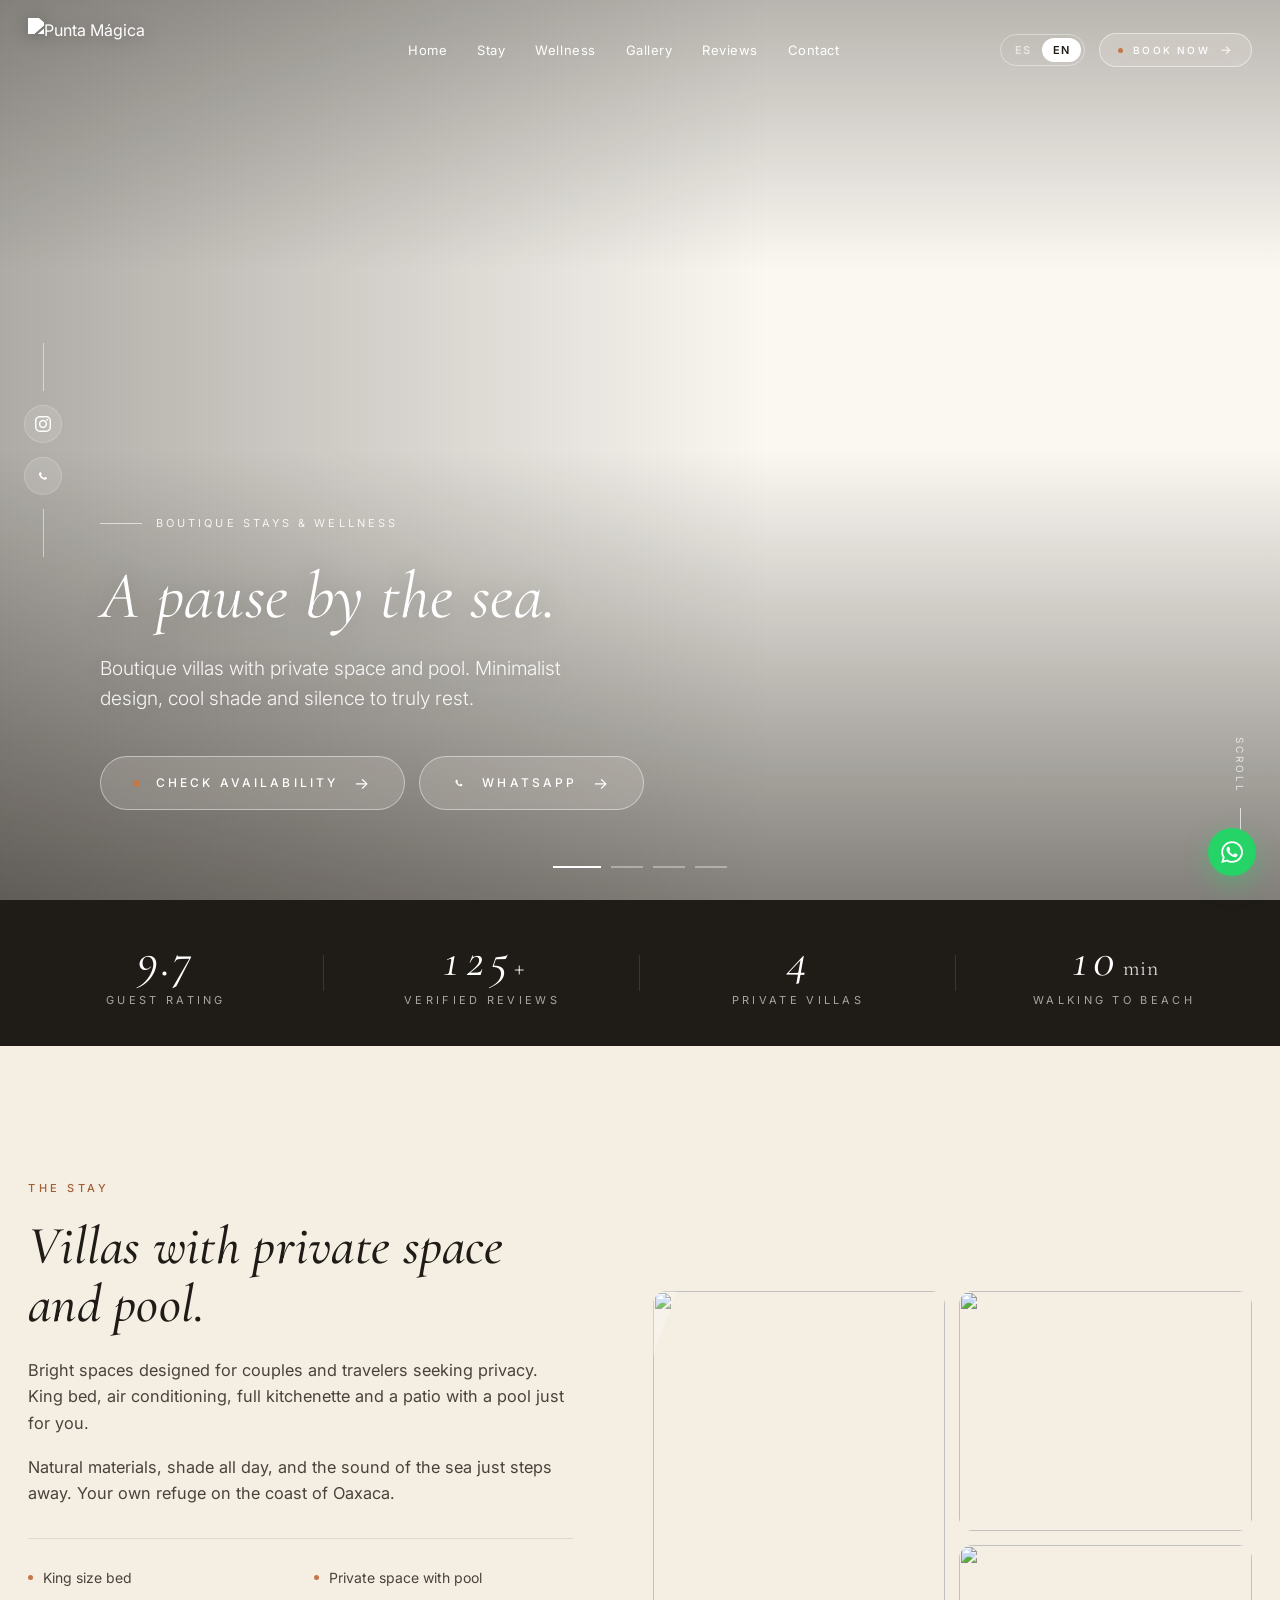
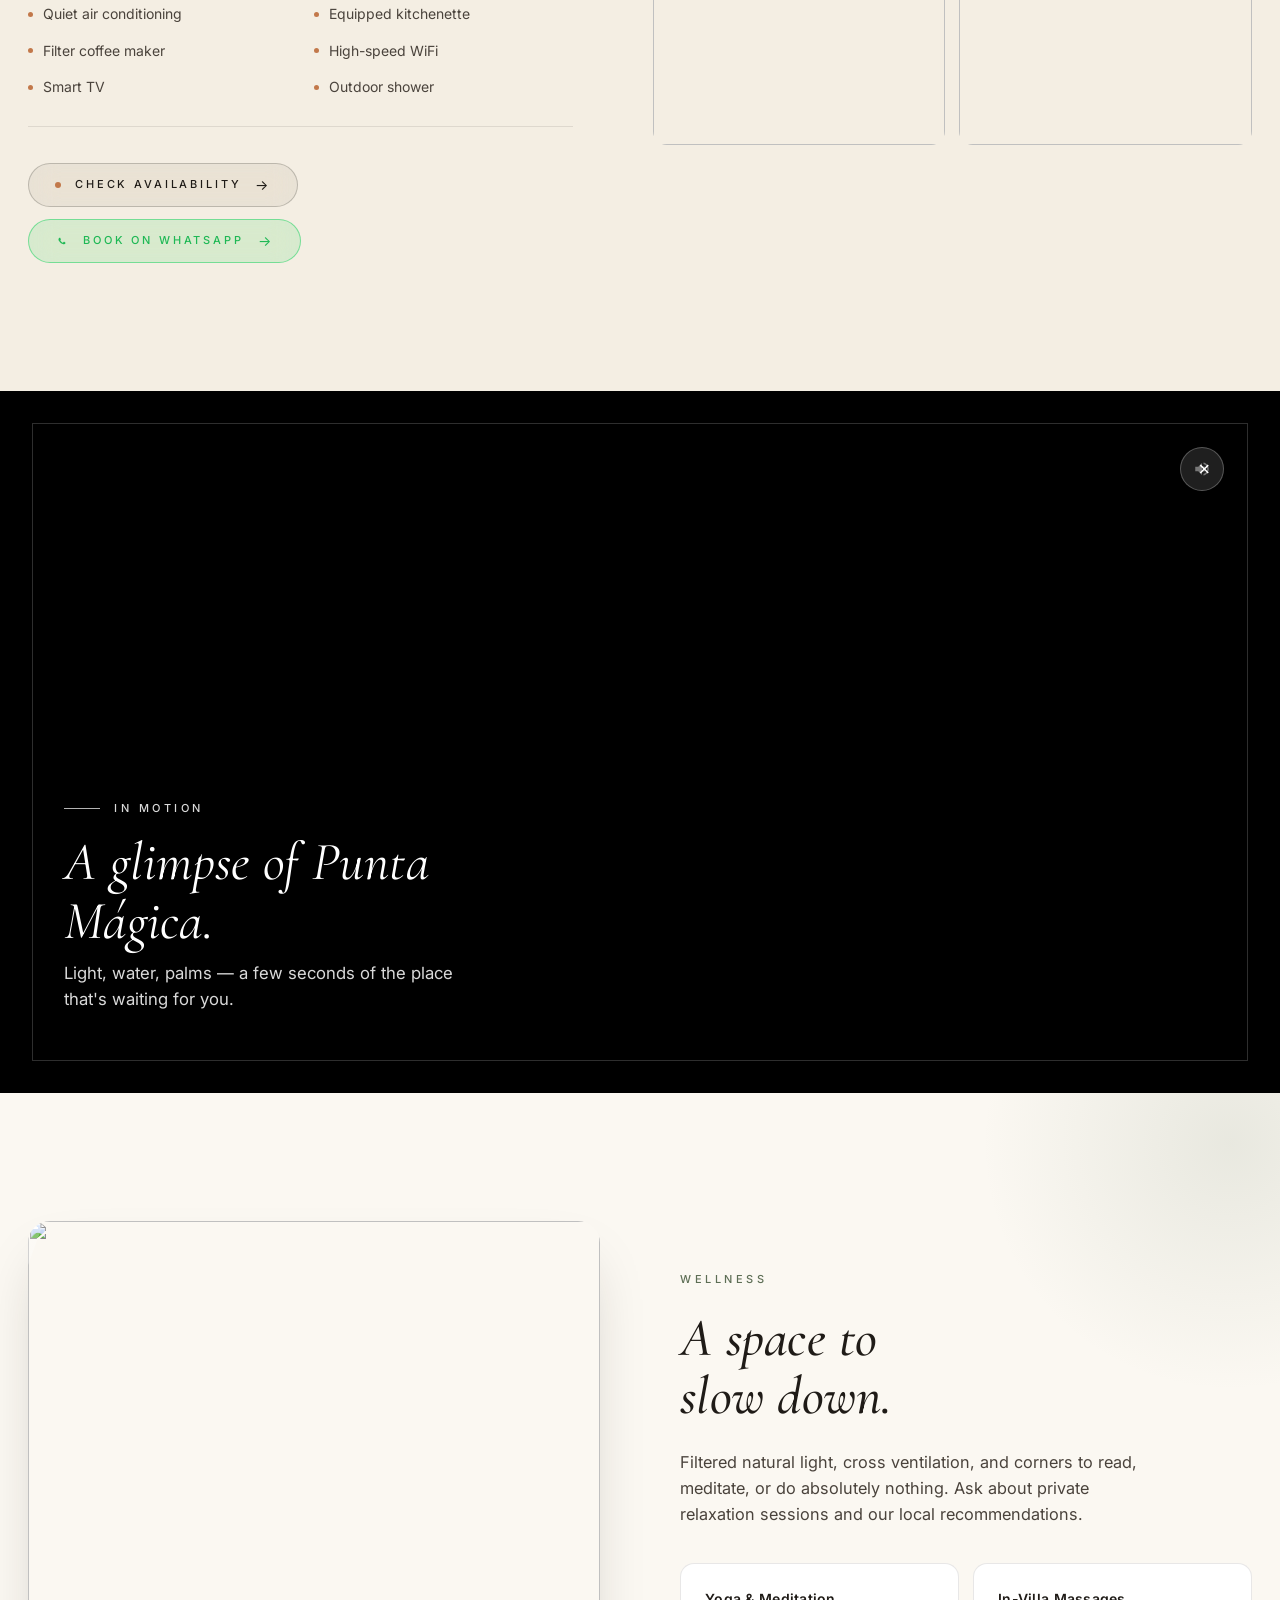
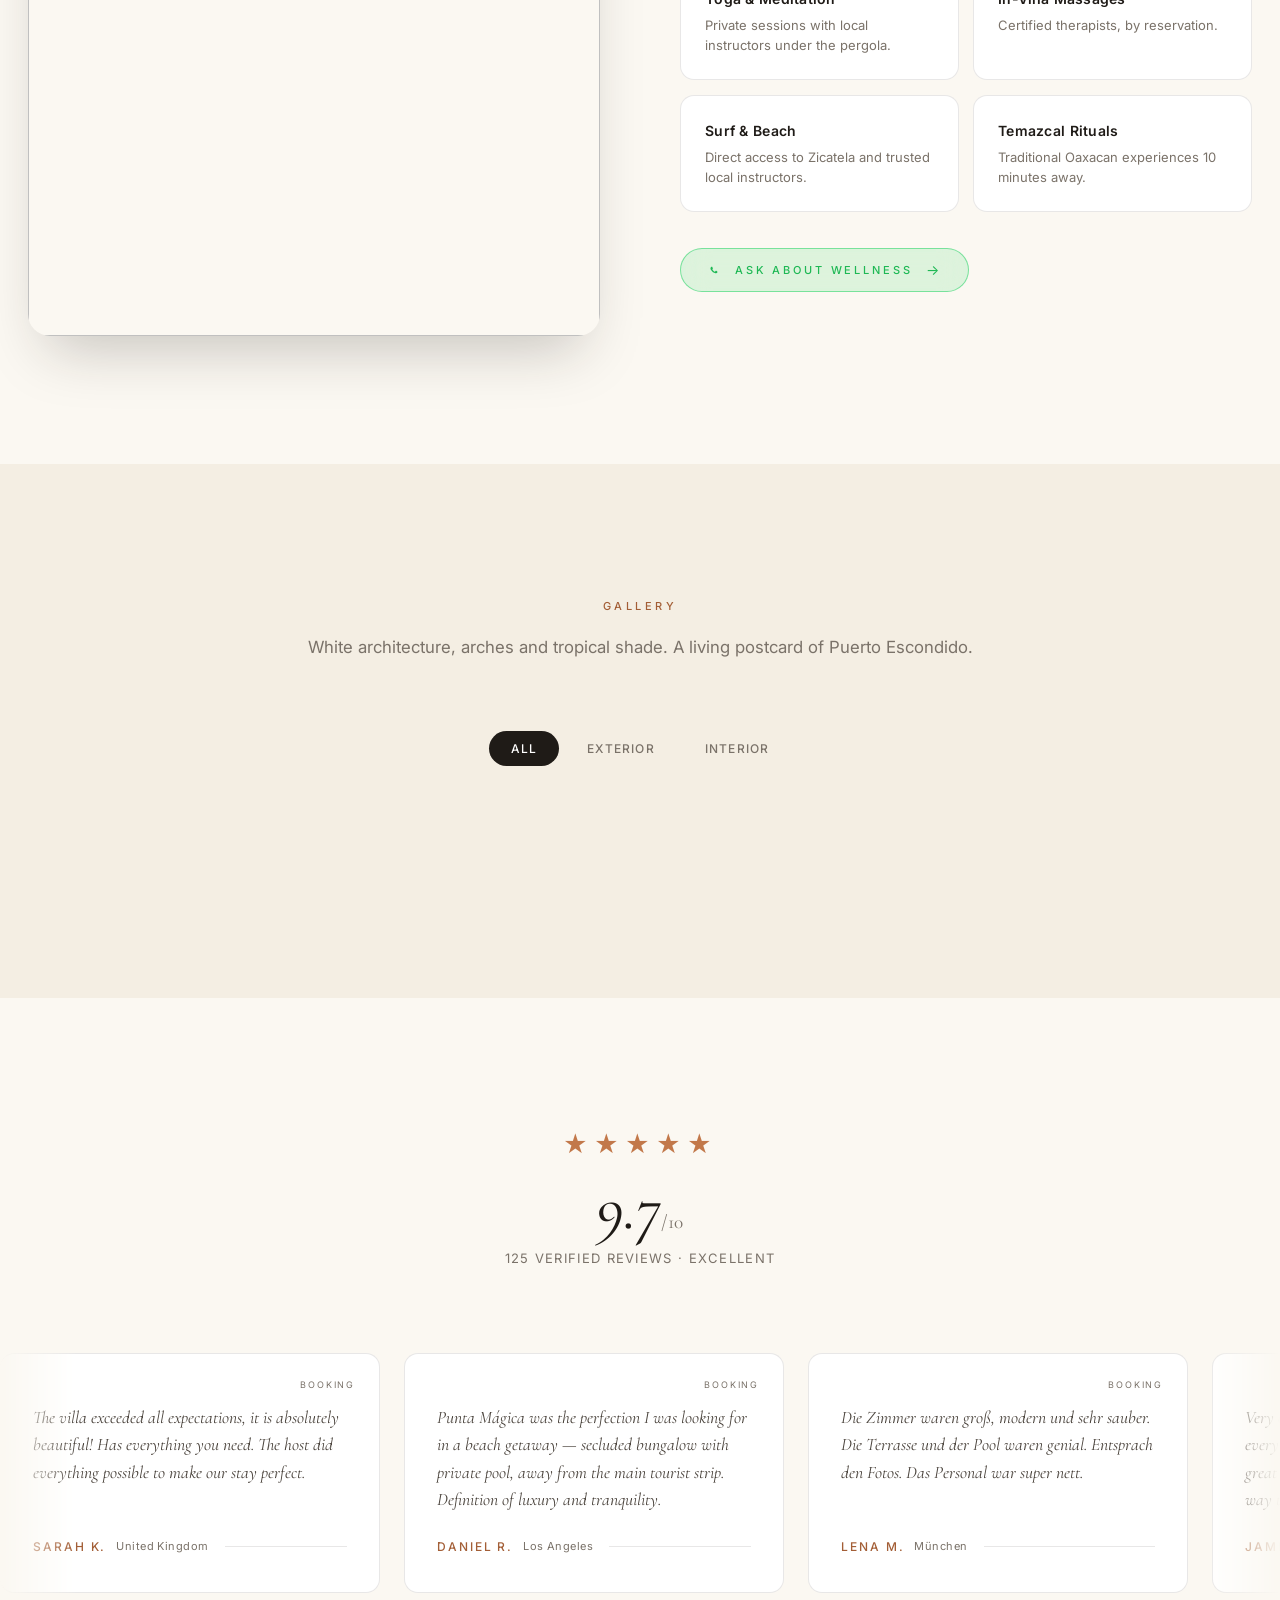
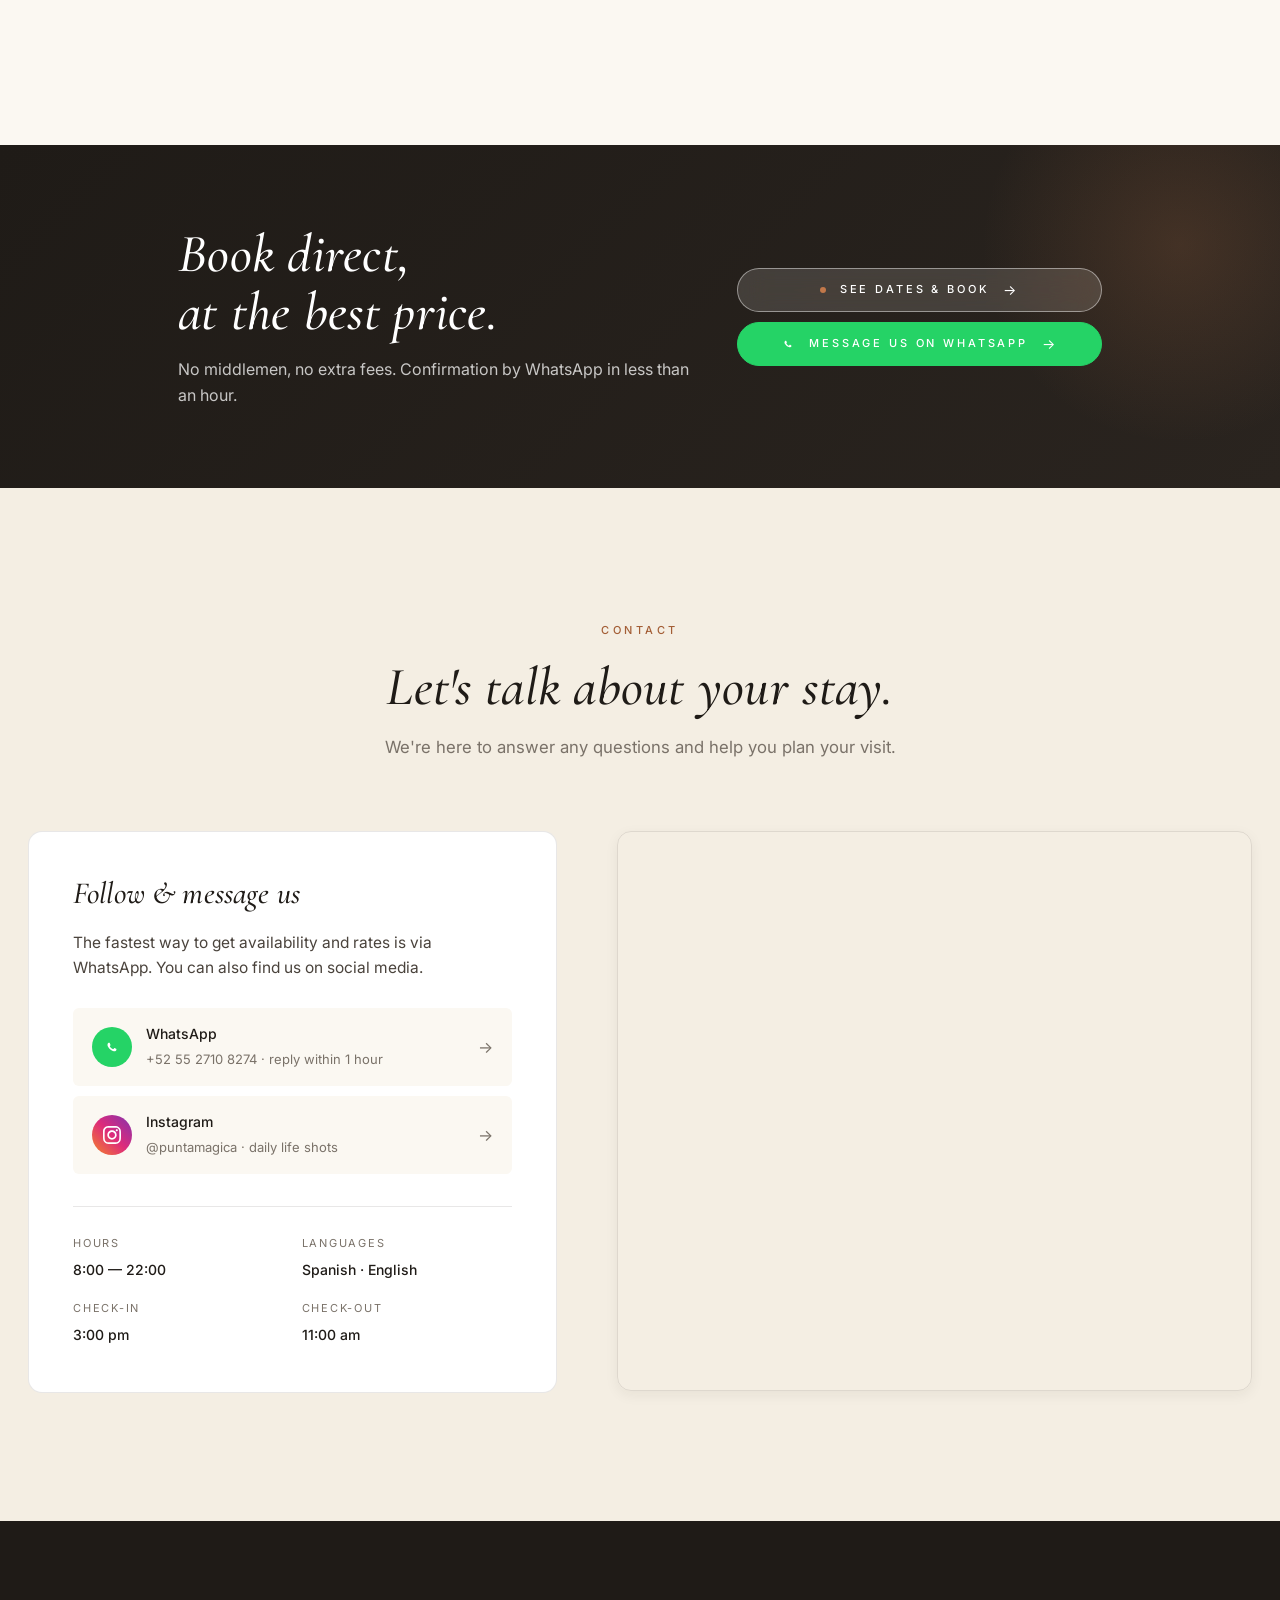
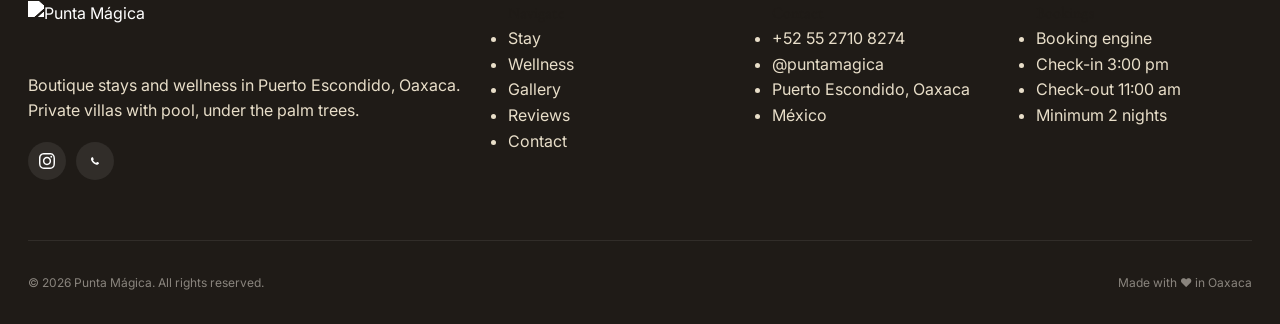
==== index.html @ d19f33c8 "Initial commit: Punta Mágica static site Static landing page (HTML/CSS/JS) with bilingual ES/EN togg" ====
<!DOCTYPE html>
<html lang="es">
<head>
<meta charset="UTF-8" />
<meta name="viewport" content="width=device-width, initial-scale=1.0" />
<title>Punta Mágica · Alojamiento y bienestar en Puerto Escondido, Oaxaca</title>
<meta name="description" content="Villas boutique con espacio privado y alberca en Puerto Escondido. Diseño minimalista, sombra y palmeras. Reserva directo." />
<meta name="theme-color" content="#FBF8F2" media="(prefers-color-scheme: light)" />
<meta name="theme-color" content="#1F1B17" media="(prefers-color-scheme: dark)" />
<meta name="robots" content="index, follow" />

<link rel="canonical" href="https://puntamagica.com/" />

<meta property="og:type" content="website" />
<meta property="og:url" content="https://puntamagica.com/" />
<meta property="og:title" content="Punta Mágica · Puerto Escondido, Oaxaca" />
<meta property="og:description" content="Villas con espacio privado y alberca, junto a las palmeras." />
<meta property="og:image" content="https://api.kuse.ai/files/kzNbqBQdJS8JcYC8dfxvfm/78ae42e6-4068-4d36-9dc6-09d8edaed483_2473562.jpg" />
<meta property="og:image:width" content="1200" />
<meta property="og:image:height" content="630" />
<meta property="og:site_name" content="Punta Mágica" />
<meta property="og:locale" content="es_MX" />
<meta property="og:locale:alternate" content="en_US" />

<meta name="twitter:card" content="summary_large_image" />
<meta name="twitter:title" content="Punta Mágica · Puerto Escondido, Oaxaca" />
<meta name="twitter:description" content="Villas con espacio privado y alberca, junto a las palmeras." />
<meta name="twitter:image" content="https://api.kuse.ai/files/kzNbqBQdJS8JcYC8dfxvfm/78ae42e6-4068-4d36-9dc6-09d8edaed483_2473562.jpg" />

<link rel="icon" type="image/jpeg" href="https://api.kuse.ai/files/kzNbqBQdJS8JcYC8dfxvfm/5015a023-9603-4d2b-8b38-cb9d5493c6d0_2473546.jpg" />

<link rel="preconnect" href="https://fonts.googleapis.com" />
<link rel="preconnect" href="https://fonts.gstatic.com" crossorigin />
<link href="https://fonts.googleapis.com/css2?family=Cormorant+Garamond:ital,wght@0,400;0,500;0,600;1,400&family=Inter:wght@300;400;500;600&display=swap" rel="stylesheet" />

<link rel="preload" as="image" href="https://api.kuse.ai/files/kzNbqBQdJS8JcYC8dfxvfm/2892f158-1c71-48b0-8989-b03001e43132_2473559.jpg" />

<link rel="stylesheet" href="styles.css" />

<script type="application/ld+json">
{
  "@context": "https://schema.org",
  "@type": "LodgingBusiness",
  "name": "Punta Mágica",
  "description": "Boutique villas with private space and pool in Puerto Escondido, Oaxaca.",
  "url": "https://puntamagica.com/",
  "image": "https://api.kuse.ai/files/kzNbqBQdJS8JcYC8dfxvfm/78ae42e6-4068-4d36-9dc6-09d8edaed483_2473562.jpg",
  "telephone": "+525527108274",
  "priceRange": "$$$",
  "address": {
    "@type": "PostalAddress",
    "addressLocality": "Puerto Escondido",
    "addressRegion": "Oaxaca",
    "addressCountry": "MX"
  },
  "geo": {
    "@type": "GeoCoordinates",
    "latitude": 15.8310761,
    "longitude": -97.0385205
  },
  "checkinTime": "15:00",
  "checkoutTime": "11:00",
  "amenityFeature": [
    { "@type": "LocationFeatureSpecification", "name": "Private pool", "value": true },
    { "@type": "LocationFeatureSpecification", "name": "Air conditioning", "value": true },
    { "@type": "LocationFeatureSpecification", "name": "Kitchenette", "value": true },
    { "@type": "LocationFeatureSpecification", "name": "WiFi", "value": true },
    { "@type": "LocationFeatureSpecification", "name": "Smart TV", "value": true },
    { "@type": "LocationFeatureSpecification", "name": "Outdoor shower", "value": true }
  ],
  "aggregateRating": {
    "@type": "AggregateRating",
    "ratingValue": "9.7",
    "bestRating": "10",
    "reviewCount": "125"
  },
  "sameAs": [
    "https://instagram.com/puntamagica"
  ]
}
</script>
</head>
<body>

<!-- ============== Navigation ============== -->
<header class="nav" id="nav">
  <div class="nav-inner">
    <a href="#inicio" class="brand" aria-label="Punta Mágica">
      <img src="https://api.kuse.ai/files/kzNbqBQdJS8JcYC8dfxvfm/1925864b-b49b-45ce-84da-31ba2e0bc61b_2475702.png" alt="Punta Mágica" width="220" height="64" />
    </a>
    <nav class="nav-links" id="navLinks" aria-label="Primary">
      <a href="#inicio" data-en="Home" data-es="Inicio">Inicio</a>
      <a href="#alojamiento" data-en="Stay" data-es="Alojamiento">Alojamiento</a>
      <a href="#bienestar" data-en="Wellness" data-es="Bienestar">Bienestar</a>
      <a href="#galeria" data-en="Gallery" data-es="Galería">Galería</a>
      <a href="#resenas" data-en="Reviews" data-es="Reseñas">Reseñas</a>
      <a href="#contacto" data-en="Contact" data-es="Contacto">Contacto</a>
    </nav>
    <div class="nav-actions">
      <div class="lang-toggle" role="group" aria-label="Language">
        <button type="button" data-lang="es" class="active" aria-pressed="true">ES</button>
        <button type="button" data-lang="en" aria-pressed="false">EN</button>
      </div>
      <a href="https://direct-book.com/properties/puntamagica/about?locale=en&amp;referrer=canvas&amp;items[0][adults]=2&amp;items[0][children]=0&amp;items[0][infants]=0&amp;currency=MXN" target="_blank" rel="noopener" class="cta cta--sm">
        <span class="cta__dot" aria-hidden="true"></span>
        <span data-en="Book Now" data-es="Reservar">Reservar</span>
        <span class="cta__arrow" aria-hidden="true">→</span>
      </a>
    </div>
    <button type="button" class="menu-toggle" id="menuToggle" aria-label="Menu" aria-controls="navLinks" aria-expanded="false">
      <svg width="22" height="22" viewBox="0 0 24 24" fill="none" stroke="currentColor" stroke-width="1.6" aria-hidden="true"><path d="M3 6h18M3 12h18M3 18h18"/></svg>
    </button>
  </div>
</header>

<!-- ============== Social rail ============== -->
<aside class="social-rail" aria-label="Social">
  <a href="https://instagram.com/puntamagica" target="_blank" rel="noopener" class="ig" aria-label="Instagram">
    <svg viewBox="0 0 24 24" aria-hidden="true"><path d="M12 2.2c3.2 0 3.6 0 4.8.1 1.2 0 1.8.2 2.2.4.6.2 1 .5 1.4.9.4.4.7.9.9 1.4.2.4.4 1 .4 2.2.1 1.2.1 1.6.1 4.8s0 3.6-.1 4.8c0 1.2-.2 1.8-.4 2.2-.2.6-.5 1-.9 1.4-.4.4-.9.7-1.4.9-.4.2-1 .4-2.2.4-1.2.1-1.6.1-4.8.1s-3.6 0-4.8-.1c-1.2 0-1.8-.2-2.2-.4-.6-.2-1-.5-1.4-.9-.4-.4-.7-.9-.9-1.4-.2-.4-.4-1-.4-2.2-.1-1.2-.1-1.6-.1-4.8s0-3.6.1-4.8c0-1.2.2-1.8.4-2.2.2-.6.5-1 .9-1.4.4-.4.9-.7 1.4-.9.4-.2 1-.4 2.2-.4C8.4 2.2 8.8 2.2 12 2.2zM12 0C8.7 0 8.3 0 7.1.1c-1.3.1-2.2.3-3 .6-.8.3-1.5.8-2.2 1.5C1.3 2.9.8 3.6.5 4.4c-.3.8-.5 1.7-.6 3C-.1 8.6 0 8.9 0 12s0 3.4.1 4.6c.1 1.3.3 2.2.6 3 .3.8.8 1.5 1.5 2.2.7.7 1.4 1.2 2.2 1.5.8.3 1.7.5 3 .6 1.2.1 1.6.1 4.6.1s3.4 0 4.6-.1c1.3-.1 2.2-.3 3-.6.8-.3 1.5-.8 2.2-1.5.7-.7 1.2-1.4 1.5-2.2.3-.8.5-1.7.6-3 .1-1.2.1-1.6.1-4.6s0-3.4-.1-4.6c-.1-1.3-.3-2.2-.6-3-.3-.8-.8-1.5-1.5-2.2C21.1 1.3 20.4.8 19.6.5c-.8-.3-1.7-.5-3-.6C15.4 0 15.1 0 12 0zm0 5.8c-3.4 0-6.2 2.8-6.2 6.2s2.8 6.2 6.2 6.2 6.2-2.8 6.2-6.2S15.4 5.8 12 5.8zm0 10.2c-2.2 0-4-1.8-4-4s1.8-4 4-4 4 1.8 4 4-1.8 4-4 4zm7.8-10.4c0 .8-.6 1.4-1.4 1.4-.8 0-1.4-.6-1.4-1.4 0-.8.6-1.4 1.4-1.4.8 0 1.4.6 1.4 1.4z"/></svg>
  </a>
  <a href="https://wa.me/525527108274" target="_blank" rel="noopener" class="wa" aria-label="WhatsApp" data-wa="dates">
    <svg viewBox="0 0 24 24" aria-hidden="true"><path d="M17.5 14.4c-.3-.1-1.7-.9-2-1-.3-.1-.5-.1-.7.1-.2.3-.7 1-.9 1.2-.2.2-.3.2-.6.1-.3-.1-1.3-.5-2.4-1.5-.9-.8-1.5-1.8-1.7-2.1-.2-.3 0-.5.1-.6l.4-.5c.1-.2.2-.3.3-.5.1-.2 0-.4 0-.5-.1-.1-.7-1.6-.9-2.2-.2-.6-.5-.5-.7-.5h-.6c-.2 0-.5.1-.8.4-.3.3-1 1-1 2.5 0 1.5 1.1 2.9 1.2 3.1.1.2 2.1 3.2 5.1 4.5 2.4 1 2.9.8 3.4.8.5-.1 1.7-.7 2-1.4.3-.7.3-1.3.2-1.4z"/></svg>
  </a>
</aside>

<!-- ============== Hero ============== -->
<section class="hero" id="inicio">
  <div class="hero-bg">
    <div class="hero-slide active"><img src="https://api.kuse.ai/files/kzNbqBQdJS8JcYC8dfxvfm/2892f158-1c71-48b0-8989-b03001e43132_2473559.jpg" alt="" fetchpriority="high" /></div>
    <div class="hero-slide"><img src="https://api.kuse.ai/files/kzNbqBQdJS8JcYC8dfxvfm/3c54382e-0754-474d-8d97-1fc3f97abe3f_2473558.jpg" alt="" loading="lazy" /></div>
    <div class="hero-slide"><img src="https://api.kuse.ai/files/kzNbqBQdJS8JcYC8dfxvfm/b65b522a-7f1a-470e-8bef-0befdd2e1559_2473549.jpg" alt="" loading="lazy" /></div>
    <div class="hero-slide"><img src="https://api.kuse.ai/files/kzNbqBQdJS8JcYC8dfxvfm/e42f86af-4e49-4af9-9e19-c95d841f2c2d_2473557.jpg" alt="" loading="lazy" /></div>
  </div>
  <div class="hero-overlay" aria-hidden="true"></div>
  <div class="hero-spotlight" aria-hidden="true"></div>

  <div class="hero-content">
    <div class="hero-eyebrow" data-en="Boutique stays &amp; wellness" data-es="Casa boutique &amp; bienestar">Casa boutique &amp; bienestar</div>
    <h1>
      <span data-en-html="A <em>pause</em> by the sea." data-es-html="Un <em>paréntesis</em> junto al mar.">Un <em>paréntesis</em> junto al mar.</span>
    </h1>
    <p class="tagline" data-en="Boutique villas with private space and pool. Minimalist design, cool shade and silence to truly rest." data-es="Villas boutique con espacio privado y alberca. Diseño minimalista, sombra fresca y silencio para descansar de verdad.">Villas boutique con espacio privado y alberca. Diseño minimalista, sombra fresca y silencio para descansar de verdad.</p>
    <div class="hero-actions">
      <a href="https://direct-book.com/properties/puntamagica/about?locale=en&amp;referrer=canvas&amp;items[0][adults]=2&amp;items[0][children]=0&amp;items[0][infants]=0&amp;currency=MXN" target="_blank" rel="noopener" class="cta cta--light cta--lg">
        <span class="cta__dot" aria-hidden="true"></span>
        <span data-en="Check Availability" data-es="Ver Disponibilidad">Ver Disponibilidad</span>
        <span class="cta__arrow" aria-hidden="true">→</span>
      </a>
      <a href="https://wa.me/525527108274" target="_blank" rel="noopener" class="cta cta--light cta--lg" data-wa="dates">
        <span class="cta__icon" aria-hidden="true"><svg viewBox="0 0 24 24"><path d="M17.5 14.4c-.3-.1-1.7-.9-2-1-.3-.1-.5-.1-.7.1-.2.3-.7 1-.9 1.2-.2.2-.3.2-.6.1-.3-.1-1.3-.5-2.4-1.5-.9-.8-1.5-1.8-1.7-2.1-.2-.3 0-.5.1-.6l.4-.5c.1-.2.2-.3.3-.5.1-.2 0-.4 0-.5-.1-.1-.7-1.6-.9-2.2-.2-.6-.5-.5-.7-.5h-.6c-.2 0-.5.1-.8.4-.3.3-1 1-1 2.5 0 1.5 1.1 2.9 1.2 3.1.1.2 2.1 3.2 5.1 4.5 2.4 1 2.9.8 3.4.8.5-.1 1.7-.7 2-1.4.3-.7.3-1.3.2-1.4z"/></svg></span>
        <span>WhatsApp</span>
        <span class="cta__arrow" aria-hidden="true">→</span>
      </a>
    </div>
  </div>

  <div class="hero-dots" role="tablist" aria-label="Hero slides">
    <button type="button" class="active" data-i="0" aria-label="Slide 1" aria-current="true"></button>
    <button type="button" data-i="1" aria-label="Slide 2"></button>
    <button type="button" data-i="2" aria-label="Slide 3"></button>
    <button type="button" data-i="3" aria-label="Slide 4"></button>
  </div>
  <div class="hero-scroll" aria-hidden="true">SCROLL</div>
</section>

<!-- ============== Stats ribbon ============== -->
<section class="ribbon" style="padding:36px 0" aria-label="At a glance">
  <div class="container">
    <div class="ribbon-grid">
      <div class="ribbon-item">
        <div class="num" data-count="9.7" data-decimals="1"><span class="cnt">0.0</span></div>
        <div class="lbl" data-en="Guest Rating" data-es="Calificación Huéspedes">Calificación Huéspedes</div>
      </div>
      <div class="ribbon-item">
        <div class="num" data-count="125"><span class="cnt">0</span><span class="suffix">+</span></div>
        <div class="lbl" data-en="Verified Reviews" data-es="Reseñas Verificadas">Reseñas Verificadas</div>
      </div>
      <div class="ribbon-item">
        <div class="num" data-count="4"><span class="cnt">0</span></div>
        <div class="lbl" data-en="Private Villas" data-es="Villas Privadas">Villas Privadas</div>
      </div>
      <div class="ribbon-item">
        <div class="num" data-count="10"><span class="cnt">0</span><span class="unit">min</span></div>
        <div class="lbl" data-en="Walking to Beach" data-es="A pie a la Playa">A pie a la Playa</div>
      </div>
    </div>
  </div>
</section>

<!-- ============== Stay ============== -->
<section class="stay" id="alojamiento">
  <div class="container">
    <div class="stay-grid">
      <div class="stay-text reveal">
        <span class="eyebrow" data-en="The Stay" data-es="El Alojamiento">El Alojamiento</span>
        <h2>
          <span data-en-html="Villas with <em>private space</em><br/>and pool." data-es-html="Villas con <em>espacio privado</em><br/>y alberca.">Villas con <em>espacio privado</em><br/>y alberca.</span>
        </h2>
        <p data-en="Bright spaces designed for couples and travelers seeking privacy. King bed, air conditioning, full kitchenette and a patio with a pool just for you." data-es="Espacios luminosos pensados para parejas y viajeros que buscan privacidad. Cama king, aire acondicionado, kitchenette equipada y un patio con alberca solo para ti.">Espacios luminosos pensados para parejas y viajeros que buscan privacidad. Cama king, aire acondicionado, kitchenette equipada y un patio con alberca solo para ti.</p>
        <p data-en="Natural materials, shade all day, and the sound of the sea just steps away. Your own refuge on the coast of Oaxaca." data-es="Materiales naturales, sombra todo el día y el sonido del mar a unos pasos. Tu propio refugio en la costa de Oaxaca.">Materiales naturales, sombra todo el día y el sonido del mar a unos pasos. Tu propio refugio en la costa de Oaxaca.</p>

        <ul class="stay-amenities">
          <li data-en="King size bed" data-es="Cama king size">Cama king size</li>
          <li data-en="Private space with pool" data-es="Espacio privado con alberca">Espacio privado con alberca</li>
          <li data-en="Quiet air conditioning" data-es="Aire acondicionado silencioso">Aire acondicionado silencioso</li>
          <li data-en="Equipped kitchenette" data-es="Kitchenette equipada">Kitchenette equipada</li>
          <li data-en="Filter coffee maker" data-es="Cafetera de filtro">Cafetera de filtro</li>
          <li data-en="High-speed WiFi" data-es="WiFi de alta velocidad">WiFi de alta velocidad</li>
          <li data-en="Smart TV" data-es="Smart TV">Smart TV</li>
          <li data-en="Outdoor shower" data-es="Ducha exterior">Ducha exterior</li>
        </ul>

        <div class="stay-actions">
          <a href="https://direct-book.com/properties/puntamagica/about?locale=en&amp;referrer=canvas&amp;items[0][adults]=2&amp;items[0][children]=0&amp;items[0][infants]=0&amp;currency=MXN" target="_blank" rel="noopener" class="cta">
            <span class="cta__dot" aria-hidden="true"></span>
            <span data-en="Check Availability" data-es="Ver Disponibilidad">Ver Disponibilidad</span>
            <span class="cta__arrow" aria-hidden="true">→</span>
          </a>
          <a href="https://wa.me/525527108274" target="_blank" rel="noopener" class="cta cta--whats" data-wa="book">
            <span class="cta__icon" aria-hidden="true"><svg viewBox="0 0 24 24"><path d="M17.5 14.4c-.3-.1-1.7-.9-2-1-.3-.1-.5-.1-.7.1-.2.3-.7 1-.9 1.2-.2.2-.3.2-.6.1-.3-.1-1.3-.5-2.4-1.5-.9-.8-1.5-1.8-1.7-2.1-.2-.3 0-.5.1-.6l.4-.5c.1-.2.2-.3.3-.5.1-.2 0-.4 0-.5-.1-.1-.7-1.6-.9-2.2-.2-.6-.5-.5-.7-.5h-.6c-.2 0-.5.1-.8.4-.3.3-1 1-1 2.5 0 1.5 1.1 2.9 1.2 3.1.1.2 2.1 3.2 5.1 4.5 2.4 1 2.9.8 3.4.8.5-.1 1.7-.7 2-1.4.3-.7.3-1.3.2-1.4z"/></svg></span>
            <span data-en="Book on WhatsApp" data-es="Reservar por WhatsApp">Reservar por WhatsApp</span>
            <span class="cta__arrow" aria-hidden="true">→</span>
          </a>
        </div>
      </div>

      <div class="stay-images reveal reveal-delay-1">
        <figure><img src="https://api.kuse.ai/files/kzNbqBQdJS8JcYC8dfxvfm/b65b522a-7f1a-470e-8bef-0befdd2e1559_2473549.jpg" alt="" loading="lazy" /></figure>
        <figure><img src="https://api.kuse.ai/files/kzNbqBQdJS8JcYC8dfxvfm/11541ba4-dcf5-48f9-894d-daa1bf64230d_2473547.jpg" alt="" loading="lazy" /></figure>
        <figure><img src="https://api.kuse.ai/files/kzNbqBQdJS8JcYC8dfxvfm/94cff7ca-9079-4a0b-9548-a668cc115182_2473570.jpg" alt="" loading="lazy" /></figure>
      </div>
    </div>
  </div>
</section>

<!-- ============== Video reel ============== -->
<section class="reel" aria-label="Punta Mágica en movimiento">
  <video src="punta-magica.mp4" autoplay muted loop playsinline preload="metadata" id="reelVideo" poster="https://api.kuse.ai/files/kzNbqBQdJS8JcYC8dfxvfm/3c54382e-0754-474d-8d97-1fc3f97abe3f_2473558.jpg"></video>
  <div class="reel-overlay" aria-hidden="true"></div>
  <div class="reel-frame" aria-hidden="true"></div>
  <button type="button" class="reel-mute" id="reelMute" aria-label="Toggle sound" aria-pressed="true">
    <svg id="iconMuted" viewBox="0 0 24 24" aria-hidden="true"><path d="M3 9v6h4l5 5V4L7 9H3zm13.5 3c0-1.77-1.02-3.29-2.5-4.03v8.05c1.48-.73 2.5-2.25 2.5-4.02zM14 3.23v2.06c2.89.86 5 3.54 5 6.71s-2.11 5.85-5 6.71v2.06c4.01-.91 7-4.49 7-8.77s-2.99-7.86-7-8.77z" opacity="0.4"/><path d="M16.5 12L21 7.5l-1.4-1.4L15.1 10.6 10.5 6 9 7.5l4.6 4.5L9 16.5 10.5 18l4.6-4.6 4.5 4.5 1.4-1.4z"/></svg>
    <svg id="iconSound" viewBox="0 0 24 24" style="display:none" aria-hidden="true"><path d="M3 9v6h4l5 5V4L7 9H3zm13.5 3c0-1.77-1.02-3.29-2.5-4.03v8.05c1.48-.73 2.5-2.25 2.5-4.02zM14 3.23v2.06c2.89.86 5 3.54 5 6.71s-2.11 5.85-5 6.71v2.06c4.01-.91 7-4.49 7-8.77s-2.99-7.86-7-8.77z"/></svg>
  </button>
  <div class="reel-content">
    <span class="eyebrow" data-en="In motion" data-es="En movimiento">En movimiento</span>
    <h2>
      <span data-en-html="A glimpse of <em>Punta Mágica</em>." data-es-html="Un vistazo a <em>Punta Mágica</em>.">Un vistazo a <em>Punta Mágica</em>.</span>
    </h2>
    <p data-en="Light, water, palms — a few seconds of the place that's waiting for you." data-es="Luz, agua, palmeras — unos segundos del lugar que te espera.">Luz, agua, palmeras — unos segundos del lugar que te espera.</p>
  </div>
</section>

<!-- ============== Wellness ============== -->
<section class="wellness" id="bienestar">
  <div class="container">
    <div class="wellness-grid">
      <div class="wellness-image reveal">
        <img src="https://api.kuse.ai/files/kzNbqBQdJS8JcYC8dfxvfm/3c54382e-0754-474d-8d97-1fc3f97abe3f_2473558.jpg" alt="" loading="lazy" />
      </div>
      <div class="wellness-text reveal reveal-delay-1">
        <span class="eyebrow" data-en="Wellness" data-es="El Bienestar">El Bienestar</span>
        <h2>
          <span data-en-html="A space to<br/><em>slow down</em>." data-es-html="Un espacio para<br/><em>bajar el ritmo</em>.">Un espacio para<br/><em>bajar el ritmo</em>.</span>
        </h2>
        <p data-en="Filtered natural light, cross ventilation, and corners to read, meditate, or do absolutely nothing. Ask about private relaxation sessions and our local recommendations." data-es="Luz natural filtrada, ventilación cruzada y rincones para leer, meditar o no hacer absolutamente nada. Pregunta por sesiones privadas de relajación y nuestras recomendaciones locales.">Luz natural filtrada, ventilación cruzada y rincones para leer, meditar o no hacer absolutamente nada. Pregunta por sesiones privadas de relajación y nuestras recomendaciones locales.</p>

        <div class="wellness-cards">
          <div class="wellness-card">
            <h4 data-en="Yoga & Meditation" data-es="Yoga y Meditación">Yoga y Meditación</h4>
            <p data-en="Private sessions with local instructors under the pergola." data-es="Sesiones privadas con instructores locales bajo la pérgola.">Sesiones privadas con instructores locales bajo la pérgola.</p>
          </div>
          <div class="wellness-card">
            <h4 data-en="In-Villa Massages" data-es="Masajes en Villa">Masajes en Villa</h4>
            <p data-en="Certified therapists, by reservation." data-es="Terapeutas certificados a domicilio, previa reservación.">Terapeutas certificados a domicilio, previa reservación.</p>
          </div>
          <div class="wellness-card">
            <h4 data-en="Surf & Beach" data-es="Surf y Playa">Surf y Playa</h4>
            <p data-en="Direct access to Zicatela and trusted local instructors." data-es="Acceso directo a Zicatela y conexiones con instructores locales.">Acceso directo a Zicatela y conexiones con instructores locales.</p>
          </div>
          <div class="wellness-card">
            <h4 data-en="Temazcal Rituals" data-es="Rituales Temazcal">Rituales Temazcal</h4>
            <p data-en="Traditional Oaxacan experiences 10 minutes away." data-es="Experiencias tradicionales oaxaqueñas a 10 minutos.">Experiencias tradicionales oaxaqueñas a 10 minutos.</p>
          </div>
        </div>

        <a href="https://wa.me/525527108274" target="_blank" rel="noopener" class="cta cta--whats" data-wa="wellness">
          <span class="cta__icon" aria-hidden="true"><svg viewBox="0 0 24 24"><path d="M17.5 14.4c-.3-.1-1.7-.9-2-1-.3-.1-.5-.1-.7.1-.2.3-.7 1-.9 1.2-.2.2-.3.2-.6.1-.3-.1-1.3-.5-2.4-1.5-.9-.8-1.5-1.8-1.7-2.1-.2-.3 0-.5.1-.6l.4-.5c.1-.2.2-.3.3-.5.1-.2 0-.4 0-.5-.1-.1-.7-1.6-.9-2.2-.2-.6-.5-.5-.7-.5h-.6c-.2 0-.5.1-.8.4-.3.3-1 1-1 2.5 0 1.5 1.1 2.9 1.2 3.1.1.2 2.1 3.2 5.1 4.5 2.4 1 2.9.8 3.4.8.5-.1 1.7-.7 2-1.4.3-.7.3-1.3.2-1.4z"/></svg></span>
          <span data-en="Ask About Wellness" data-es="Consultar Bienestar">Consultar Bienestar</span>
          <span class="cta__arrow" aria-hidden="true">→</span>
        </a>
      </div>
    </div>
  </div>
</section>

<!-- ============== Gallery ============== -->
<section class="gallery-section" id="galeria">
  <div class="container">
    <div class="section-head reveal">
      <span class="eyebrow" data-en="Gallery" data-es="Galería">Galería</span>
      <p data-en="White architecture, arches and tropical shade. A living postcard of Puerto Escondido." data-es="Arquitectura blanca, arcos y sombras tropicales. Una postal viva de Puerto Escondido.">Arquitectura blanca, arcos y sombras tropicales. Una postal viva de Puerto Escondido.</p>
    </div>

    <div class="gallery-tabs reveal reveal-delay-1" role="group" aria-label="Gallery filter">
      <button type="button" class="gallery-tab active" data-filter="all" aria-pressed="true" data-en="All" data-es="Todas">Todas</button>
      <button type="button" class="gallery-tab" data-filter="exteriores" aria-pressed="false" data-en="Exterior" data-es="Exteriores">Exteriores</button>
      <button type="button" class="gallery-tab" data-filter="interiores" aria-pressed="false" data-en="Interior" data-es="Interiores">Interiores</button>
    </div>

    <div class="masonry filter-all reveal reveal-delay-2" id="masonry">
      <figure data-cat="exteriores"><img src="https://api.kuse.ai/files/kzNbqBQdJS8JcYC8dfxvfm/5783ad35-de55-44a5-9297-b1568a7315ec_2473556.jpg" alt="" loading="lazy"/></figure>
      <figure data-cat="interiores"><img src="https://api.kuse.ai/files/kzNbqBQdJS8JcYC8dfxvfm/b65b522a-7f1a-470e-8bef-0befdd2e1559_2473549.jpg" alt="" loading="lazy"/></figure>
      <figure data-cat="exteriores"><img src="https://api.kuse.ai/files/kzNbqBQdJS8JcYC8dfxvfm/2892f158-1c71-48b0-8989-b03001e43132_2473559.jpg" alt="" loading="lazy"/></figure>
      <figure data-cat="exteriores"><img src="https://api.kuse.ai/files/kzNbqBQdJS8JcYC8dfxvfm/3c54382e-0754-474d-8d97-1fc3f97abe3f_2473558.jpg" alt="" loading="lazy"/></figure>
      <figure data-cat="interiores"><img src="https://api.kuse.ai/files/kzNbqBQdJS8JcYC8dfxvfm/11541ba4-dcf5-48f9-894d-daa1bf64230d_2473547.jpg" alt="" loading="lazy"/></figure>
      <figure data-cat="exteriores"><img src="https://api.kuse.ai/files/kzNbqBQdJS8JcYC8dfxvfm/b82f04f2-ab18-4927-a0fc-c7f540700598_2473560.jpg" alt="" loading="lazy"/></figure>
      <figure data-cat="interiores"><img src="https://api.kuse.ai/files/kzNbqBQdJS8JcYC8dfxvfm/94cff7ca-9079-4a0b-9548-a668cc115182_2473570.jpg" alt="" loading="lazy"/></figure>
      <figure data-cat="exteriores"><img src="https://api.kuse.ai/files/kzNbqBQdJS8JcYC8dfxvfm/965ff6a7-5aeb-4b96-a60e-e9cc88f71811_2473561.jpg" alt="" loading="lazy"/></figure>
      <figure data-cat="exteriores"><img src="https://api.kuse.ai/files/kzNbqBQdJS8JcYC8dfxvfm/383c44fc-8090-4057-a331-5d8923ed472d_2473571.jpg" alt="" loading="lazy"/></figure>
      <figure data-cat="interiores"><img src="https://api.kuse.ai/files/kzNbqBQdJS8JcYC8dfxvfm/975e1251-03fe-4660-94d1-1964962045c3_2473554.jpg" alt="" loading="lazy"/></figure>
      <figure data-cat="exteriores"><img src="https://api.kuse.ai/files/kzNbqBQdJS8JcYC8dfxvfm/e42f86af-4e49-4af9-9e19-c95d841f2c2d_2473557.jpg" alt="" loading="lazy"/></figure>
      <figure data-cat="exteriores"><img src="https://api.kuse.ai/files/kzNbqBQdJS8JcYC8dfxvfm/ac1d1678-261a-492a-9819-08b9ae0276fd_2473550.jpg" alt="" loading="lazy"/></figure>
    </div>
  </div>
</section>

<!-- ============== Reviews ============== -->
<section class="reviews" id="resenas">
  <div class="container">
    <div class="reviews-rating reveal">
      <div class="stars" aria-hidden="true">★★★★★</div>
      <div class="score"><span class="sr-only" data-en="Rating: " data-es="Calificación: ">Calificación: </span>9.7<small>/10</small></div>
      <div class="meta" data-en="125 verified reviews · Excellent" data-es="125 reseñas verificadas · Excelente">125 reseñas verificadas · Excelente</div>
    </div>

    <div class="reviews-track-wrap" aria-label="Guest reviews" tabindex="0">
      <div class="reviews-track" id="reviewsTrack">
        <div class="review"><span class="review-source">Booking</span>
          <div class="review-text">The villa exceeded all expectations, it is absolutely beautiful! Has everything you need. The host did everything possible to make our stay perfect.</div>
          <div class="review-author">Sarah K.<small>United Kingdom</small></div>
        </div>
        <div class="review"><span class="review-source">Booking</span>
          <div class="review-text">Punta Mágica was the perfection I was looking for in a beach getaway — secluded bungalow with private pool, away from the main tourist strip. Definition of luxury and tranquility.</div>
          <div class="review-author">Daniel R.<small>Los Angeles</small></div>
        </div>
        <div class="review"><span class="review-source">Booking</span>
          <div class="review-text">Die Zimmer waren groß, modern und sehr sauber. Die Terrasse und der Pool waren genial. Entsprach den Fotos. Das Personal war super nett.</div>
          <div class="review-author">Lena M.<small>München</small></div>
        </div>
        <div class="review"><span class="review-source">Booking</span>
          <div class="review-text">Very clean and comfortable place — had everything you need for your stay. The host was a great guy, very informative, and went out of his way to help with anything.</div>
          <div class="review-author">James T.<small>Toronto</small></div>
        </div>
        <div class="review"><span class="review-source">Booking</span>
          <div class="review-text">The villa is even better than the photos, and it was so nice having our own private little pool. Perfect for a quiet escape.</div>
          <div class="review-author">Camille D.<small>Paris</small></div>
        </div>
        <div class="review"><span class="review-source">Booking</span>
          <div class="review-text">Lo más mágico de Puerto Escondido. Tranquilidad absoluta, diseño hermoso y un anfitrión que cuida cada detalle. Volveremos sin duda.</div>
          <div class="review-author">María G.<small>CDMX, México</small></div>
        </div>
        <div class="review"><span class="review-source">Booking</span>
          <div class="review-text">Modern, minimal, and full of natural light. Just what we wanted after a long week of travel. The pool was the highlight.</div>
          <div class="review-author">Olivia S.<small>New York</small></div>
        </div>
        <div class="review"><span class="review-source">Booking</span>
          <div class="review-text">Ubicación perfecta — 10 minutos caminando a la playa y los restaurantes, pero suficientemente apartado para descansar de verdad. Súper recomendado.</div>
          <div class="review-author">Andrés P.<small>Bogotá</small></div>
        </div>
      </div>
    </div>
  </div>
</section>

<!-- ============== Booking band ============== -->
<section class="booking-band">
  <div class="booking-band-inner">
    <div class="reveal">
      <h2>
        <span data-en-html="Book direct,<br/>at the <em>best price</em>." data-es-html="Reserva directo,<br/>al <em>mejor precio</em>.">Reserva directo,<br/>al <em>mejor precio</em>.</span>
      </h2>
      <p data-en="No middlemen, no extra fees. Confirmation by WhatsApp in less than an hour." data-es="Sin intermediarios, sin comisiones extra. Confirmación inmediata por WhatsApp en menos de una hora.">Sin intermediarios, sin comisiones extra. Confirmación inmediata por WhatsApp en menos de una hora.</p>
    </div>
    <div class="actions reveal reveal-delay-1">
      <a href="https://direct-book.com/properties/puntamagica/about?locale=en&amp;referrer=canvas&amp;items[0][adults]=2&amp;items[0][children]=0&amp;items[0][infants]=0&amp;currency=MXN" target="_blank" rel="noopener" class="cta cta--light">
        <span class="cta__dot" aria-hidden="true"></span>
        <span data-en="See Dates & Book" data-es="Ver Fechas y Reservar">Ver Fechas y Reservar</span>
        <span class="cta__arrow" aria-hidden="true">→</span>
      </a>
      <a href="https://wa.me/525527108274" target="_blank" rel="noopener" class="cta cta--whats-solid" data-wa="book">
        <span class="cta__icon" aria-hidden="true"><svg viewBox="0 0 24 24"><path d="M17.5 14.4c-.3-.1-1.7-.9-2-1-.3-.1-.5-.1-.7.1-.2.3-.7 1-.9 1.2-.2.2-.3.2-.6.1-.3-.1-1.3-.5-2.4-1.5-.9-.8-1.5-1.8-1.7-2.1-.2-.3 0-.5.1-.6l.4-.5c.1-.2.2-.3.3-.5.1-.2 0-.4 0-.5-.1-.1-.7-1.6-.9-2.2-.2-.6-.5-.5-.7-.5h-.6c-.2 0-.5.1-.8.4-.3.3-1 1-1 2.5 0 1.5 1.1 2.9 1.2 3.1.1.2 2.1 3.2 5.1 4.5 2.4 1 2.9.8 3.4.8.5-.1 1.7-.7 2-1.4.3-.7.3-1.3.2-1.4z"/></svg></span>
        <span data-en="Message Us on WhatsApp" data-es="Escríbenos al WhatsApp">Escríbenos al WhatsApp</span>
        <span class="cta__arrow" aria-hidden="true">→</span>
      </a>
    </div>
  </div>
</section>

<!-- ============== Contact ============== -->
<section class="contact" id="contacto">
  <div class="container">
    <div class="section-head reveal">
      <span class="eyebrow" data-en="Contact" data-es="Contacto">Contacto</span>
      <h2>
        <span data-en-html="Let's talk about your <em>stay</em>." data-es-html="Hablemos de tu <em>estancia</em>.">Hablemos de tu <em>estancia</em>.</span>
      </h2>
      <p data-en="We're here to answer any questions and help you plan your visit." data-es="Estamos aquí para responder cualquier duda y ayudarte a planear tu visita.">Estamos aquí para responder cualquier duda y ayudarte a planear tu visita.</p>
    </div>

    <div class="contact-grid">
      <div class="contact-card reveal">
        <h3 data-en="Follow & message us" data-es="Síguenos y escríbenos">Síguenos y escríbenos</h3>
        <p data-en="The fastest way to get availability and rates is via WhatsApp. You can also find us on social media." data-es="La forma más rápida de obtener disponibilidad y tarifas es por WhatsApp. También nos encuentras en redes sociales.">La forma más rápida de obtener disponibilidad y tarifas es por WhatsApp. También nos encuentras en redes sociales.</p>

        <div class="contact-channels">
          <a href="https://wa.me/525527108274" target="_blank" rel="noopener" class="contact-channel" data-wa="book">
            <span class="contact-channel-icon ic-wa" aria-hidden="true"><svg viewBox="0 0 24 24"><path d="M17.5 14.4c-.3-.1-1.7-.9-2-1-.3-.1-.5-.1-.7.1-.2.3-.7 1-.9 1.2-.2.2-.3.2-.6.1-.3-.1-1.3-.5-2.4-1.5-.9-.8-1.5-1.8-1.7-2.1-.2-.3 0-.5.1-.6l.4-.5c.1-.2.2-.3.3-.5.1-.2 0-.4 0-.5-.1-.1-.7-1.6-.9-2.2-.2-.6-.5-.5-.7-.5h-.6c-.2 0-.5.1-.8.4-.3.3-1 1-1 2.5 0 1.5 1.1 2.9 1.2 3.1.1.2 2.1 3.2 5.1 4.5 2.4 1 2.9.8 3.4.8.5-.1 1.7-.7 2-1.4.3-.7.3-1.3.2-1.4z"/></svg></span>
            <div class="contact-channel-meta"><strong>WhatsApp</strong><span data-en="+52 55 2710 8274 · reply within 1 hour" data-es="+52 55 2710 8274 · respuesta en menos de 1 hora">+52 55 2710 8274 · respuesta en menos de 1 hora</span></div>
            <span class="contact-channel-arrow" aria-hidden="true">→</span>
          </a>
          <a href="https://instagram.com/puntamagica" target="_blank" rel="noopener" class="contact-channel">
            <span class="contact-channel-icon ic-ig" aria-hidden="true"><svg viewBox="0 0 24 24"><path d="M12 2.2c3.2 0 3.6 0 4.8.1 1.2 0 1.8.2 2.2.4.6.2 1 .5 1.4.9.4.4.7.9.9 1.4.2.4.4 1 .4 2.2.1 1.2.1 1.6.1 4.8s0 3.6-.1 4.8c0 1.2-.2 1.8-.4 2.2-.2.6-.5 1-.9 1.4-.4.4-.9.7-1.4.9-.4.2-1 .4-2.2.4-1.2.1-1.6.1-4.8.1s-3.6 0-4.8-.1c-1.2 0-1.8-.2-2.2-.4-.6-.2-1-.5-1.4-.9-.4-.4-.7-.9-.9-1.4-.2-.4-.4-1-.4-2.2-.1-1.2-.1-1.6-.1-4.8s0-3.6.1-4.8c0-1.2.2-1.8.4-2.2.2-.6.5-1 .9-1.4.4-.4.9-.7 1.4-.9.4-.2 1-.4 2.2-.4C8.4 2.2 8.8 2.2 12 2.2zM12 0C8.7 0 8.3 0 7.1.1c-1.3.1-2.2.3-3 .6-.8.3-1.5.8-2.2 1.5C1.3 2.9.8 3.6.5 4.4c-.3.8-.5 1.7-.6 3C-.1 8.6 0 8.9 0 12s0 3.4.1 4.6c.1 1.3.3 2.2.6 3 .3.8.8 1.5 1.5 2.2.7.7 1.4 1.2 2.2 1.5.8.3 1.7.5 3 .6 1.2.1 1.6.1 4.6.1s3.4 0 4.6-.1c1.3-.1 2.2-.3 3-.6.8-.3 1.5-.8 2.2-1.5.7-.7 1.2-1.4 1.5-2.2.3-.8.5-1.7.6-3 .1-1.2.1-1.6.1-4.6s0-3.4-.1-4.6c-.1-1.3-.3-2.2-.6-3-.3-.8-.8-1.5-1.5-2.2C21.1 1.3 20.4.8 19.6.5c-.8-.3-1.7-.5-3-.6C15.4 0 15.1 0 12 0zm0 5.8c-3.4 0-6.2 2.8-6.2 6.2s2.8 6.2 6.2 6.2 6.2-2.8 6.2-6.2S15.4 5.8 12 5.8zm0 10.2c-2.2 0-4-1.8-4-4s1.8-4 4-4 4 1.8 4 4-1.8 4-4 4zm7.8-10.4c0 .8-.6 1.4-1.4 1.4-.8 0-1.4-.6-1.4-1.4 0-.8.6-1.4 1.4-1.4.8 0 1.4.6 1.4 1.4z"/></svg></span>
            <div class="contact-channel-meta"><strong>Instagram</strong><span data-en="@puntamagica · daily life shots" data-es="@puntamagica · fotos del día a día">@puntamagica · fotos del día a día</span></div>
            <span class="contact-channel-arrow" aria-hidden="true">→</span>
          </a>
        </div>

        <div class="contact-info">
          <div><small data-en="Hours" data-es="Horario">Horario</small><strong>8:00 — 22:00</strong></div>
          <div><small data-en="Languages" data-es="Idiomas">Idiomas</small><strong data-en="Spanish · English" data-es="Español · Inglés">Español · Inglés</strong></div>
          <div><small data-en="Check-in" data-es="Check-in">Check-in</small><strong>3:00 pm</strong></div>
          <div><small data-en="Check-out" data-es="Check-out">Check-out</small><strong>11:00 am</strong></div>
        </div>
      </div>

      <div class="map-wrap reveal reveal-delay-1">
        <iframe src="https://www.google.com/maps/embed?pb=!1m18!1m12!1m3!1d3831.9423456789!2d-97.0385205!3d15.8310761!2m3!1f0!2f0!3f0!3m2!1i1024!2i768!4f13.1!3m3!1m2!1s0x85b8f99d1f7f0387%3A0x8226a7eb8d24e71e!2sPunta%20M%C3%A1gica!5e0!3m2!1ses!2smx!4v1647123456789" loading="lazy" referrerpolicy="no-referrer-when-downgrade" title="Punta Mágica · ubicación en Google Maps"></iframe>
      </div>
    </div>
  </div>
</section>

<!-- ============== Footer ============== -->
<footer>
  <div class="container">
    <div class="footer-grid">
      <div>
        <div class="footer-brand">
          <img src="https://api.kuse.ai/files/kzNbqBQdJS8JcYC8dfxvfm/1925864b-b49b-45ce-84da-31ba2e0bc61b_2475702.png" alt="Punta Mágica" width="180" height="54" />
        </div>
        <p data-en="Boutique stays and wellness in Puerto Escondido, Oaxaca. Private villas with pool, under the palm trees." data-es="Alojamiento boutique y bienestar en Puerto Escondido, Oaxaca. Villas privadas con alberca, junto a las palmeras.">Alojamiento boutique y bienestar en Puerto Escondido, Oaxaca. Villas privadas con alberca, junto a las palmeras.</p>
        <div class="footer-social">
          <a href="https://instagram.com/puntamagica" target="_blank" rel="noopener" class="ig" aria-label="Instagram"><svg viewBox="0 0 24 24" aria-hidden="true"><path d="M12 2.2c3.2 0 3.6 0 4.8.1 1.2 0 1.8.2 2.2.4.6.2 1 .5 1.4.9.4.4.7.9.9 1.4.2.4.4 1 .4 2.2.1 1.2.1 1.6.1 4.8s0 3.6-.1 4.8c0 1.2-.2 1.8-.4 2.2-.2.6-.5 1-.9 1.4-.4.4-.9.7-1.4.9-.4.2-1 .4-2.2.4-1.2.1-1.6.1-4.8.1s-3.6 0-4.8-.1c-1.2 0-1.8-.2-2.2-.4-.6-.2-1-.5-1.4-.9-.4-.4-.7-.9-.9-1.4-.2-.4-.4-1-.4-2.2-.1-1.2-.1-1.6-.1-4.8s0-3.6.1-4.8c0-1.2.2-1.8.4-2.2.2-.6.5-1 .9-1.4.4-.4.9-.7 1.4-.9.4-.2 1-.4 2.2-.4C8.4 2.2 8.8 2.2 12 2.2zM12 0C8.7 0 8.3 0 7.1.1c-1.3.1-2.2.3-3 .6-.8.3-1.5.8-2.2 1.5C1.3 2.9.8 3.6.5 4.4c-.3.8-.5 1.7-.6 3C-.1 8.6 0 8.9 0 12s0 3.4.1 4.6c.1 1.3.3 2.2.6 3 .3.8.8 1.5 1.5 2.2.7.7 1.4 1.2 2.2 1.5.8.3 1.7.5 3 .6 1.2.1 1.6.1 4.6.1s3.4 0 4.6-.1c1.3-.1 2.2-.3 3-.6.8-.3 1.5-.8 2.2-1.5.7-.7 1.2-1.4 1.5-2.2.3-.8.5-1.7.6-3 .1-1.2.1-1.6.1-4.6s0-3.4-.1-4.6c-.1-1.3-.3-2.2-.6-3-.3-.8-.8-1.5-1.5-2.2C21.1 1.3 20.4.8 19.6.5c-.8-.3-1.7-.5-3-.6C15.4 0 15.1 0 12 0zm0 5.8c-3.4 0-6.2 2.8-6.2 6.2s2.8 6.2 6.2 6.2 6.2-2.8 6.2-6.2S15.4 5.8 12 5.8zm0 10.2c-2.2 0-4-1.8-4-4s1.8-4 4-4 4 1.8 4 4-1.8 4-4 4zm7.8-10.4c0 .8-.6 1.4-1.4 1.4-.8 0-1.4-.6-1.4-1.4 0-.8.6-1.4 1.4-1.4.8 0 1.4.6 1.4 1.4z"/></svg></a>
          <a href="https://wa.me/525527108274" target="_blank" rel="noopener" class="wa" aria-label="WhatsApp" data-wa="book"><svg viewBox="0 0 24 24" aria-hidden="true"><path d="M17.5 14.4c-.3-.1-1.7-.9-2-1-.3-.1-.5-.1-.7.1-.2.3-.7 1-.9 1.2-.2.2-.3.2-.6.1-.3-.1-1.3-.5-2.4-1.5-.9-.8-1.5-1.8-1.7-2.1-.2-.3 0-.5.1-.6l.4-.5c.1-.2.2-.3.3-.5.1-.2 0-.4 0-.5-.1-.1-.7-1.6-.9-2.2-.2-.6-.5-.5-.7-.5h-.6c-.2 0-.5.1-.8.4-.3.3-1 1-1 2.5 0 1.5 1.1 2.9 1.2 3.1.1.2 2.1 3.2 5.1 4.5 2.4 1 2.9.8 3.4.8.5-.1 1.7-.7 2-1.4.3-.7.3-1.3.2-1.4z"/></svg></a>
        </div>
      </div>
      <div>
        <h4 data-en="Navigate" data-es="Navega">Navega</h4>
        <ul>
          <li><a href="#alojamiento" data-en="Stay" data-es="Alojamiento">Alojamiento</a></li>
          <li><a href="#bienestar" data-en="Wellness" data-es="Bienestar">Bienestar</a></li>
          <li><a href="#galeria" data-en="Gallery" data-es="Galería">Galería</a></li>
          <li><a href="#resenas" data-en="Reviews" data-es="Reseñas">Reseñas</a></li>
          <li><a href="#contacto" data-en="Contact" data-es="Contacto">Contacto</a></li>
        </ul>
      </div>
      <div>
        <h4 data-en="Contact" data-es="Contacto">Contacto</h4>
        <ul>
          <li><a href="https://wa.me/525527108274" data-wa="book">+52 55 2710 8274</a></li>
          <li><a href="https://instagram.com/puntamagica">@puntamagica</a></li>
          <li>Puerto Escondido, Oaxaca</li>
          <li>México</li>
        </ul>
      </div>
      <div>
        <h4 data-en="Bookings" data-es="Reservas">Reservas</h4>
        <ul>
          <li><a href="https://direct-book.com/properties/puntamagica/about?locale=en&amp;referrer=canvas&amp;items[0][adults]=2&amp;items[0][children]=0&amp;items[0][infants]=0&amp;currency=MXN" target="_blank" rel="noopener" data-en="Booking engine" data-es="Motor de reservas">Motor de reservas</a></li>
          <li>Check-in 3:00 pm</li>
          <li>Check-out 11:00 am</li>
          <li data-en="Minimum 2 nights" data-es="Mínimo 2 noches">Mínimo 2 noches</li>
        </ul>
      </div>
    </div>
    <div class="footer-bottom">
      <span data-en="© 2026 Punta Mágica. All rights reserved." data-es="© 2026 Punta Mágica. Todos los derechos reservados.">© 2026 Punta Mágica. Todos los derechos reservados.</span>
      <span data-en="Made with ❤ in Oaxaca" data-es="Hecho con ❤ en Oaxaca">Hecho con ❤ en Oaxaca</span>
    </div>
  </div>
</footer>

<!-- WhatsApp floating -->
<a href="https://wa.me/525527108274" target="_blank" rel="noopener" class="wa-float" aria-label="WhatsApp" data-wa="book">
  <svg viewBox="0 0 24 24" aria-hidden="true"><path d="M17.5 14.4c-.3-.1-1.7-.9-2-1-.3-.1-.5-.1-.7.1-.2.3-.7 1-.9 1.2-.2.2-.3.2-.6.1-.3-.1-1.3-.5-2.4-1.5-.9-.8-1.5-1.8-1.7-2.1-.2-.3 0-.5.1-.6l.4-.5c.1-.2.2-.3.3-.5.1-.2 0-.4 0-.5-.1-.1-.7-1.6-.9-2.2-.2-.6-.5-.5-.7-.5h-.6c-.2 0-.5.1-.8.4-.3.3-1 1-1 2.5 0 1.5 1.1 2.9 1.2 3.1.1.2 2.1 3.2 5.1 4.5.7.3 1.3.5 1.7.6.7.2 1.4.2 1.9.1.6-.1 1.7-.7 2-1.4.3-.7.3-1.3.2-1.4-.1-.1-.3-.2-.6-.3M12.1 21.8h-.1c-1.7 0-3.4-.5-4.9-1.4l-.3-.2-3.7 1 1-3.6-.2-.4c-1-1.6-1.6-3.4-1.6-5.3C2.3 6.6 6.7 2.2 12.1 2.2c2.6 0 5 1 6.9 2.9 1.8 1.8 2.9 4.3 2.9 6.9 0 5.4-4.4 9.8-9.8 9.8m8.3-18.1C18.2 1.4 15.2.2 12.1.2 5.6.2.3 5.5.3 12c0 2.1.5 4.1 1.6 5.9L.2 24l6.2-1.6c1.7.9 3.7 1.4 5.7 1.4h.1c6.5 0 11.8-5.3 11.8-11.8 0-3.2-1.2-6.1-3.4-8.3"/></svg>
</a>

<script src="app.js" defer></script>
</body>
</html>
---- styles.css ----
:root{
  --sand-50:#FBF8F2;
  --sand-100:#F4EEE3;
  --sand-200:#E8DEC9;
  --clay:#C2784A;
  --clay-deep:#A35E36;
  --clay-soft:rgba(194,120,74,.12);
  --sage:#7E8E76;
  --sage-deep:#5D6E55;
  --ink:#1F1B17;
  --ink-soft:#4A433C;
  --ink-mute:#7A7269;
  --line:rgba(31,27,23,.10);
  --line-strong:rgba(31,27,23,.20);
  --whats:#25D366;
  --whats-deep:#1FB855;
  --shadow-sm: 0 4px 14px rgba(31,27,23,.06);
  --shadow-md: 0 18px 40px -12px rgba(31,27,23,.18);
  --shadow-lg: 0 30px 60px -20px rgba(31,27,23,.25);
  --radius-sm: 6px;
  --radius-md: 14px;
  --radius-lg: 22px;
  --serif: "Cormorant Garamond", "Times New Roman", serif;
  --sans: "Inter", -apple-system, BlinkMacSystemFont, "Segoe UI", Roboto, sans-serif;
  --ease: cubic-bezier(.22,.61,.36,1);
}

*{margin:0;padding:0;box-sizing:border-box}
html{scroll-behavior:smooth}
body{
  font-family:var(--sans);
  color:var(--ink);
  background:var(--sand-50);
  font-size:16px;line-height:1.6;
  -webkit-font-smoothing:antialiased;
  text-rendering:optimizeLegibility;
  overflow-x:hidden;
}
img{display:block;max-width:100%;height:auto}
a{color:inherit;text-decoration:none}
button{font-family:inherit;cursor:pointer;border:none;background:none;color:inherit}
::selection{background:var(--clay);color:#fff}

/* Visible focus for keyboard users on every interactive surface */
:focus{outline:none}
:focus-visible{
  outline:2px solid var(--clay);
  outline-offset:3px;
  border-radius:4px;
}
.cta:focus-visible,
.lang-toggle button:focus-visible,
.gallery-tab:focus-visible{
  outline-offset:4px;
}

h1,h2,h3,h4{font-family:var(--serif);font-weight:500;letter-spacing:.005em;color:var(--ink)}
h1{font-size:clamp(3.2rem,7vw,6rem);line-height:1.02}
h2{font-size:clamp(2.2rem,4.2vw,3.6rem);line-height:1.08}
h3{font-size:clamp(1.5rem,2.4vw,2rem);line-height:1.2}
.eyebrow{
  font-family:var(--sans);font-size:11px;letter-spacing:.32em;text-transform:uppercase;
  color:var(--clay-deep);font-weight:500;
}

.container{max-width:1280px;margin:0 auto;padding:0 28px}
section{padding:clamp(80px,10vw,140px) 0;position:relative}

/* ---------- Navigation ---------- */
.nav{
  position:fixed;top:0;left:0;right:0;z-index:100;
  padding:18px 0;
  transition:all .4s var(--ease);
  background:transparent;
}
.nav.scrolled{
  background:rgba(251,248,242,.88);
  backdrop-filter:blur(18px) saturate(140%);
  -webkit-backdrop-filter:blur(18px) saturate(140%);
  border-bottom:1px solid var(--line);
  padding:10px 0;
}
.nav-inner{
  max-width:1280px;margin:0 auto;padding:0 28px;
  display:flex;align-items:center;justify-content:space-between;gap:24px;
}
.brand{
  display:flex;align-items:center;gap:14px;
  transition:transform .4s var(--ease);
}
.brand:hover{transform:scale(1.02)}
.brand img{
  height:64px;width:auto;
  filter:brightness(0) invert(1) drop-shadow(0 2px 8px rgba(0,0,0,.25));
  transition:filter .4s var(--ease), height .4s var(--ease);
}
.nav.scrolled .brand img{
  filter:none;
  height:54px;
}

.nav-links{display:flex;gap:30px;align-items:center}
.nav-links a{
  font-size:13px;font-weight:400;color:#fff;letter-spacing:.04em;
  position:relative;padding:6px 0;
  transition:color .3s var(--ease);
}
.nav.scrolled .nav-links a{color:var(--ink-soft)}
.nav-links a::after{
  content:"";position:absolute;left:0;right:0;bottom:0;height:1px;
  background:currentColor;transform:scaleX(0);transform-origin:right;
  transition:transform .4s var(--ease);
}
.nav-links a:hover::after{transform:scaleX(1);transform-origin:left}

.nav-actions{display:flex;align-items:center;gap:14px}

/* Language toggle */
.lang-toggle{
  display:flex;align-items:center;
  border:1px solid rgba(255,255,255,.4);
  border-radius:999px;padding:3px;
  transition:border-color .4s var(--ease);
}
.nav.scrolled .lang-toggle{border-color:var(--line-strong)}
.lang-toggle button{
  font-size:11px;font-weight:600;letter-spacing:.1em;
  padding:5px 11px;border-radius:999px;
  color:#fff;opacity:.6;
  transition:all .3s var(--ease);
}
.nav.scrolled .lang-toggle button{color:var(--ink)}
.lang-toggle button.active{
  background:#fff;color:var(--ink);opacity:1;
}
.nav.scrolled .lang-toggle button.active{
  background:var(--ink);color:#fff;
}

/* ---------- CTA Buttons (glass pill with live dot) ---------- */
.cta{
  display:inline-flex;align-items:center;gap:14px;
  padding:14px 26px;
  background:rgba(31,27,23,.05);
  backdrop-filter:blur(14px) saturate(140%);
  -webkit-backdrop-filter:blur(14px) saturate(140%);
  border:1px solid rgba(31,27,23,.22);
  border-radius:999px;
  color:var(--ink);
  font-family:var(--sans);
  font-size:11px;font-weight:500;letter-spacing:.26em;text-transform:uppercase;
  line-height:1;
  text-decoration:none;cursor:pointer;
  transition:background .4s var(--ease), border-color .4s var(--ease), color .4s var(--ease), transform .4s var(--ease);
  white-space:nowrap;
}
.cta:hover{
  background:rgba(31,27,23,.10);
  border-color:var(--ink);
  transform:translateY(-1px);
}

/* Pulsing dot — signals "live availability" */
.cta__dot{
  width:6px;height:6px;border-radius:50%;
  background:var(--clay);flex-shrink:0;
  box-shadow:0 0 0 0 rgba(194,120,74,.6);
  animation:cta-pulse 2.4s ease-in-out infinite;
}
@keyframes cta-pulse{
  0%,100%{box-shadow:0 0 0 0 rgba(194,120,74,.55)}
  50%{box-shadow:0 0 0 7px rgba(194,120,74,0)}
}

/* WhatsApp icon variant of the dot */
.cta__icon{
  display:inline-flex;width:14px;height:14px;align-items:center;justify-content:center;
  flex-shrink:0;
}
.cta__icon svg{width:100%;height:100%;fill:currentColor;display:block}

/* Arrow */
.cta__arrow{
  display:inline-flex;align-items:center;justify-content:center;
  font-size:14px;line-height:1;font-weight:400;
  transition:transform .45s var(--ease);
}
.cta:hover .cta__arrow{transform:translateX(5px)}

/* ---- Variants ---- */
/* Light glass — for use over dark/photo backgrounds */
.cta--light{
  background:rgba(255,255,255,.14);
  backdrop-filter:blur(14px) saturate(140%);
  -webkit-backdrop-filter:blur(14px) saturate(140%);
  border-color:rgba(255,255,255,.45);
  color:#fff;
}
.cta--light:hover{
  background:rgba(255,255,255,.24);
  border-color:#fff;
}

/* Solid ink — for max emphasis */
.cta--ink{
  background:var(--ink);color:#fff;
  border-color:var(--ink);
  backdrop-filter:none;-webkit-backdrop-filter:none;
}
.cta--ink:hover{background:#000;border-color:#000}
.cta--ink .cta__dot{background:#fff;box-shadow:0 0 0 0 rgba(255,255,255,.6);animation-name:cta-pulse-light}
@keyframes cta-pulse-light{
  0%,100%{box-shadow:0 0 0 0 rgba(255,255,255,.55)}
  50%{box-shadow:0 0 0 7px rgba(255,255,255,0)}
}

/* Clay — accent variant */
.cta--clay{
  background:var(--clay);color:#fff;border-color:var(--clay);
  backdrop-filter:none;-webkit-backdrop-filter:none;
}
.cta--clay:hover{background:var(--clay-deep);border-color:var(--clay-deep)}
.cta--clay .cta__dot{background:#fff;animation-name:cta-pulse-light}

/* WhatsApp — green tint */
.cta--whats{
  background:rgba(37,211,102,.14);
  border-color:rgba(37,211,102,.55);
  color:var(--whats-deep);
}
.cta--whats:hover{
  background:rgba(37,211,102,.24);
  border-color:var(--whats);
  color:#0E7C39;
}
.cta--whats .cta__dot{background:var(--whats);animation-name:cta-pulse-green}
@keyframes cta-pulse-green{
  0%,100%{box-shadow:0 0 0 0 rgba(37,211,102,.5)}
  50%{box-shadow:0 0 0 7px rgba(37,211,102,0)}
}

/* Solid WhatsApp — for use over light backgrounds where extra contrast helps */
.cta--whats-solid{
  background:var(--whats);color:#fff;border-color:var(--whats);
  backdrop-filter:none;-webkit-backdrop-filter:none;
}
.cta--whats-solid:hover{background:var(--whats-deep);border-color:var(--whats-deep)}
.cta--whats-solid .cta__dot{background:#fff;animation-name:cta-pulse-light}

/* Sizes */
.cta--sm{padding:10px 18px;font-size:10px;letter-spacing:.22em;gap:10px}
.cta--sm .cta__dot{width:5px;height:5px}
.cta--sm .cta__arrow{font-size:12px}
.cta--lg{padding:18px 32px;font-size:12px;gap:16px}
.cta--lg .cta__dot{width:7px;height:7px}
.cta--lg .cta__arrow{font-size:16px}

/* Nav button — adapts to scroll state */
.nav:not(.scrolled) .nav-actions .cta{
  background:rgba(255,255,255,.14);
  border-color:rgba(255,255,255,.5);
  color:#fff;
}
.nav:not(.scrolled) .nav-actions .cta:hover{
  background:rgba(255,255,255,.24);border-color:#fff;
}

.menu-toggle{display:none;width:40px;height:40px;align-items:center;justify-content:center;color:#fff}
.nav.scrolled .menu-toggle{color:var(--ink)}

/* ---------- Hero ---------- */
.hero{
  height:100vh;min-height:680px;
  position:relative;overflow:hidden;
  display:flex;align-items:flex-end;
  color:#fff;
  padding-bottom:90px;
}
.hero-bg{position:absolute;inset:0;z-index:1}
.hero-slide{position:absolute;inset:0;opacity:0;transition:opacity 1.6s var(--ease)}
.hero-slide.active{opacity:1}
.hero-slide img{width:100%;height:100%;object-fit:cover;transform:scale(1.05);will-change:transform}
.hero-slide.active img{animation:kenBurns 14s ease-in-out infinite}
@keyframes kenBurns{
  0%  {transform:scale(1.05) translate(0,0)}
  50% {transform:scale(1.18) translate(-2%,-1.5%)}
  100%{transform:scale(1.05) translate(0,0)}
}

/* Cursor-follow spotlight over the hero photo */
.hero-spotlight{
  position:absolute;inset:0;z-index:2;
  background:radial-gradient(circle 340px at var(--mx,50%) var(--my,50%), rgba(255,255,255,.12), transparent 65%);
  pointer-events:none;
  opacity:0;
  transition:opacity .4s var(--ease);
  mix-blend-mode:soft-light;
}
.hero:hover .hero-spotlight{opacity:1}

.hero-overlay{
  position:absolute;inset:0;z-index:2;
  background:
    linear-gradient(to bottom, rgba(31,27,23,.30) 0%, rgba(31,27,23,0) 30%, rgba(31,27,23,0) 50%, rgba(31,27,23,.55) 100%),
    linear-gradient(to right, rgba(31,27,23,.35) 0%, rgba(31,27,23,0) 60%);
}
.hero-content{position:relative;z-index:3;max-width:1280px;margin:0 auto;padding:0 28px;width:100%}
@media (min-width:961px){
  .hero-content{padding-left:100px}
}
.hero-eyebrow{
  color:#fff;opacity:.85;
  font-size:11px;letter-spacing:.28em;text-transform:uppercase;font-weight:400;
  margin-bottom:28px;display:flex;align-items:center;gap:14px;flex-wrap:wrap;
}
.hero-eyebrow::before{content:"";width:42px;height:1px;background:#fff;opacity:.7;flex-shrink:0}
.hero h1{
  color:#fff;font-style:italic;font-weight:400;
  font-size:clamp(2.6rem, 5.2vw, 4.8rem);
  line-height:1.05;
  margin-bottom:22px;
  text-shadow:0 2px 30px rgba(0,0,0,.25);
  max-width:18ch;
  overflow-wrap:break-word;
  hyphens:auto;
}
@media (max-width:900px){
  .hero h1{font-size:clamp(2.2rem, 7vw, 3.6rem);max-width:20ch}
}
@media (max-width:560px){
  .hero h1{font-size:clamp(2rem, 9vw, 2.8rem);line-height:1.08;max-width:none}
  .hero-eyebrow{font-size:10px;letter-spacing:.24em;margin-bottom:20px}
  .hero-eyebrow::before{width:28px}
}
.hero p.tagline{
  font-size:clamp(1.05rem,1.5vw,1.3rem);font-weight:300;
  max-width:42ch;margin-bottom:42px;
  color:rgba(255,255,255,.92);
  text-shadow:0 1px 20px rgba(0,0,0,.2);
}
.hero-actions{display:flex;gap:14px;flex-wrap:wrap;align-items:center}

.hero-dots{
  position:absolute;bottom:32px;left:50%;transform:translateX(-50%);
  z-index:4;display:flex;gap:10px;
}
.hero-dots button{width:32px;height:2px;background:rgba(255,255,255,.35);transition:all .4s var(--ease)}
.hero-dots button.active{background:#fff;width:48px}

.hero-scroll{
  position:absolute;bottom:32px;right:32px;z-index:4;
  color:#fff;font-size:10px;letter-spacing:.3em;text-transform:uppercase;
  writing-mode:vertical-rl;text-orientation:mixed;opacity:.7;
  display:flex;align-items:center;gap:14px;
}
.hero-scroll::after{
  content:"";width:1px;height:60px;background:#fff;
  animation:scrollLine 2s ease-in-out infinite;
}
@keyframes scrollLine{0%,100%{transform:scaleY(.3);transform-origin:top}50%{transform:scaleY(1);transform-origin:top}}

/* ---------- Social rail ---------- */
.social-rail{
  position:fixed;left:24px;top:50%;transform:translateY(-50%);
  z-index:90;display:flex;flex-direction:column;gap:14px;align-items:center;
}
.social-rail::before,.social-rail::after{
  content:"";width:1px;height:48px;background:rgba(255,255,255,.5);
}
.social-rail a{
  width:38px;height:38px;border-radius:50%;
  display:flex;align-items:center;justify-content:center;
  color:#fff;background:rgba(255,255,255,.12);
  backdrop-filter:blur(8px);
  border:1px solid rgba(255,255,255,.2);
  transition:all .35s var(--ease);
}
.social-rail a:hover{transform:translateY(-2px) scale(1.06)}
.social-rail a.fb:hover{background:#1877F2;border-color:#1877F2}
.social-rail a.ig:hover{background:linear-gradient(45deg,#F58529,#DD2A7B,#8134AF);border-color:transparent}
.social-rail a.wa:hover{background:var(--whats);border-color:var(--whats)}
.social-rail svg{width:16px;height:16px;fill:currentColor}

/* ---------- Section title ---------- */
.section-head{text-align:center;max-width:720px;margin:0 auto 70px}
.section-head .eyebrow{margin-bottom:18px;display:inline-block}
.section-head h2{margin-bottom:18px;font-style:italic}
.section-head p{color:var(--ink-mute);font-size:1.05rem}

/* ---------- Stats ribbon ---------- */
.ribbon{background:var(--ink);color:var(--sand-100);padding:44px 0;overflow:hidden}
.ribbon-grid{display:grid;grid-template-columns:repeat(4,1fr);gap:40px;text-align:center}
.ribbon-item{position:relative}
.ribbon-item:not(:last-child)::after{
  content:"";position:absolute;right:-20px;top:50%;transform:translateY(-50%);
  width:1px;height:36px;background:rgba(255,255,255,.12);
}
.ribbon-item .num{
  font-family:var(--serif);font-size:3rem;color:#fff;font-style:italic;line-height:1;margin-bottom:8px;
  font-variant-numeric:tabular-nums;
  display:inline-block;
}
.ribbon-item .num .suffix{font-size:.55em;font-style:normal;margin-left:2px;opacity:.85}
.ribbon-item .num .unit{font-size:.45em;font-style:normal;margin-left:6px;opacity:.85;letter-spacing:.04em}
.ribbon-item .lbl{font-size:11px;letter-spacing:.3em;text-transform:uppercase;opacity:.65}

/* ---------- Stay ---------- */
.stay{background:var(--sand-100)}
.stay-grid{display:grid;grid-template-columns:1fr 1.1fr;gap:80px;align-items:center}
.stay-text .eyebrow{margin-bottom:20px;display:inline-block}
.stay-text h2{margin-bottom:24px;font-style:italic}
.stay-text p{color:var(--ink-soft);margin-bottom:18px;font-size:1.02rem}
.stay-amenities{
  display:grid;grid-template-columns:1fr 1fr;gap:14px 28px;
  margin:32px 0 36px;padding:28px 0;
  border-top:1px solid var(--line);border-bottom:1px solid var(--line);
}
.stay-amenities li{
  list-style:none;font-size:14px;color:var(--ink-soft);
  display:flex;align-items:center;gap:10px;
}
.stay-amenities li::before{content:"";width:5px;height:5px;border-radius:50%;background:var(--clay);flex-shrink:0}

.stay-actions{display:flex;gap:12px;flex-wrap:wrap}

.stay-images{display:grid;grid-template-columns:1fr 1fr;grid-template-rows:240px 200px;gap:14px}
.stay-images figure{overflow:hidden;border-radius:var(--radius-md);position:relative;isolation:isolate}
.stay-images figure:nth-child(1){grid-row:1 / span 2;height:auto}
.stay-images figure img{width:100%;height:100%;object-fit:cover;transition:transform 1s var(--ease)}
.stay-images figure:hover img{transform:scale(1.08)}

/* Diagonal gleam sweep on hover — reusable across image cards */
.stay-images figure::before,
.wellness-image::before,
.masonry figure::before{
  content:"";
  position:absolute;top:0;left:-75%;
  width:55%;height:100%;
  background:linear-gradient(115deg, transparent 0%, rgba(255,255,255,.28) 50%, transparent 100%);
  transform:skewX(-20deg);
  transition:left .9s var(--ease);
  pointer-events:none;
  z-index:2;
}
.stay-images figure:hover::before,
.wellness-image:hover::before,
.masonry figure:hover::before{left:135%}

/* ---------- Video reel ---------- */
.reel{
  position:relative;height:78vh;min-height:520px;
  overflow:hidden;background:#000;
  padding:0;
}
.reel video{
  position:absolute;inset:0;width:100%;height:100%;
  object-fit:cover;display:block;
  transform:scale(1.02);
}
.reel-overlay{
  position:absolute;inset:0;
  background:
    linear-gradient(to bottom, rgba(0,0,0,.25) 0%, rgba(0,0,0,0) 35%, rgba(0,0,0,.5) 100%),
    linear-gradient(to right, rgba(0,0,0,.25), rgba(0,0,0,0) 50%);
}
.reel-frame{
  position:absolute;inset:32px;
  border:1px solid rgba(255,255,255,.18);
  pointer-events:none;
}
.reel-content{
  position:relative;z-index:2;height:100%;
  max-width:1280px;margin:0 auto;padding:0 64px;
  display:flex;flex-direction:column;justify-content:flex-end;
  color:#fff;
  padding-bottom:80px;
}
.reel-content .eyebrow{color:rgba(255,255,255,.85);margin-bottom:16px;display:inline-flex;align-items:center;gap:14px}
.reel-content .eyebrow::before{content:"";width:36px;height:1px;background:#fff;opacity:.7}
.reel-content h2{
  color:#fff;font-style:italic;font-weight:400;margin-bottom:10px;
  text-shadow:0 2px 30px rgba(0,0,0,.3);max-width:18ch;
}
.reel-content p{
  color:rgba(255,255,255,.85);max-width:38ch;font-size:1.05rem;
  text-shadow:0 1px 14px rgba(0,0,0,.3);margin:0;
}
.reel-mute{
  position:absolute;top:56px;right:56px;z-index:3;
  width:44px;height:44px;border-radius:50%;
  background:rgba(255,255,255,.12);
  backdrop-filter:blur(8px);
  border:1px solid rgba(255,255,255,.25);
  color:#fff;
  display:flex;align-items:center;justify-content:center;
  transition:all .3s var(--ease);
}
.reel-mute:hover{background:rgba(255,255,255,.22)}
.reel-mute svg{width:18px;height:18px;fill:currentColor}

/* ---------- Wellness ---------- */
.wellness{background:var(--sand-50);position:relative;overflow:hidden}
.wellness::before{
  content:"";position:absolute;top:-200px;right:-200px;width:500px;height:500px;
  background:radial-gradient(circle, rgba(126,142,118,.15), transparent 70%);pointer-events:none;
}
.wellness-grid{display:grid;grid-template-columns:1fr 1fr;gap:80px;align-items:center;position:relative}
.wellness-image{
  border-radius:var(--radius-lg);overflow:hidden;
  aspect-ratio:4/5;box-shadow:var(--shadow-lg);
  position:relative;isolation:isolate;
}
.wellness-image img{width:100%;height:100%;object-fit:cover;transition:transform 1.2s var(--ease)}
.wellness-image:hover img{transform:scale(1.05)}
.wellness-text .eyebrow{color:var(--sage-deep);margin-bottom:20px;display:inline-block}
.wellness-text h2{margin-bottom:24px;font-style:italic}
.wellness-text p{color:var(--ink-soft);margin-bottom:18px;font-size:1.02rem;max-width:46ch}

.wellness-cards{display:grid;grid-template-columns:1fr 1fr;gap:14px;margin:36px 0}
.wellness-card{
  background:#fff;padding:24px;border-radius:var(--radius-md);
  border:1px solid var(--line);
  transition:transform .4s var(--ease), box-shadow .4s var(--ease);
  transform-style:preserve-3d;
  will-change:transform;
}
.wellness-card:hover{box-shadow:var(--shadow-md)}
.wellness-card h4{font-family:var(--sans);font-size:14px;font-weight:600;margin-bottom:6px;letter-spacing:.02em}
.wellness-card p{font-size:13px;color:var(--ink-mute);margin:0;line-height:1.5}

/* ---------- Gallery ---------- */
.gallery-section{background:var(--sand-100)}
.gallery-tabs{display:flex;gap:6px;justify-content:center;margin-bottom:48px;flex-wrap:wrap}
.gallery-tab{
  padding:10px 22px;border-radius:999px;
  font-size:12px;letter-spacing:.1em;text-transform:uppercase;font-weight:500;
  color:var(--ink-mute);transition:all .3s var(--ease);
}
.gallery-tab.active,
.gallery-tab[aria-pressed="true"]{background:var(--ink);color:#fff}
.gallery-tab:hover:not(.active){color:var(--ink)}

.masonry{columns:3;column-gap:14px}
.masonry figure{
  break-inside:avoid;margin-bottom:14px;
  border-radius:var(--radius-md);overflow:hidden;
  cursor:pointer;position:relative;
  isolation:isolate;
  transition:transform .5s var(--ease), box-shadow .5s var(--ease);
}
.masonry figure img{width:100%;height:auto;display:block;transition:transform 1.2s var(--ease), filter .5s var(--ease)}
.masonry figure:hover{
  transform:translateY(-6px) scale(1.015);
  box-shadow:0 24px 50px -14px rgba(194,120,74,.4);
}
.masonry figure:hover img{transform:scale(1.06);filter:brightness(.94) saturate(1.1)}
.masonry figure::after{
  content:"";position:absolute;inset:0;
  background:linear-gradient(to top, rgba(31,27,23,.4), transparent 50%);
  opacity:0;transition:opacity .4s var(--ease);
}
.masonry figure:hover::after{opacity:1}

.masonry.filter-exteriores figure[data-cat="interiores"]{display:none}
.masonry.filter-interiores figure[data-cat="exteriores"]{display:none}

/* ---------- Reviews ---------- */
.reviews{background:var(--sand-50)}
.reviews-rating{text-align:center;margin-bottom:60px}
.reviews-rating .stars{color:var(--clay);font-size:24px;letter-spacing:6px;margin-bottom:12px}
.reviews-rating .score{font-family:var(--serif);font-size:4rem;font-style:italic;line-height:1;color:var(--ink)}
.reviews-rating .score small{font-size:1.2rem;color:var(--ink-mute);font-style:normal}
.reviews-rating .meta{color:var(--ink-mute);font-size:13px;letter-spacing:.1em;text-transform:uppercase;margin-top:8px}

/* Auto-scrolling review marquee */
.reviews-track-wrap{
  overflow:hidden;position:relative;
  margin:0 -28px;
  -webkit-mask-image:linear-gradient(to right, transparent 0, black 6%, black 94%, transparent 100%);
          mask-image:linear-gradient(to right, transparent 0, black 6%, black 94%, transparent 100%);
}
.reviews-track{
  display:flex;gap:24px;
  width:max-content;
  animation:reviewsScroll 80s linear infinite;
  padding:24px 0;
}
.reviews-track-wrap:hover .reviews-track,
.reviews-track-wrap:focus-within .reviews-track{animation-play-state:paused}
@keyframes reviewsScroll{
  0%{transform:translateX(0)}
  100%{transform:translateX(-50%)}
}
.review{
  background:#fff;padding:36px 32px;border-radius:var(--radius-md);
  border:1px solid var(--line);position:relative;
  flex:0 0 380px;display:flex;flex-direction:column;
  min-height:240px;
}
.review::before{display:none}
.review-text{
  position:relative;
  font-family:var(--serif);font-size:1.1rem;font-style:italic;
  color:var(--ink-soft);line-height:1.55;margin:14px 0 22px;flex:1;
}
.review-author{
  font-size:12px;letter-spacing:.16em;text-transform:uppercase;
  color:var(--clay-deep);font-weight:500;
  display:flex;align-items:center;gap:10px;
}
.review-author small{
  color:var(--ink-mute);letter-spacing:.04em;text-transform:none;font-weight:400;
  font-size:11px;
}
.review-author::after{
  content:"";flex:1;height:1px;background:var(--line);margin-left:6px;
}
.review-source{
  position:absolute;top:24px;right:24px;
  font-size:9px;letter-spacing:.2em;text-transform:uppercase;
  color:var(--ink-mute);
}

/* ---------- Booking band ---------- */
.booking-band{
  background:linear-gradient(135deg, var(--ink) 0%, #2A241F 100%);
  color:#fff;padding:80px 0;position:relative;overflow:hidden;
}
.booking-band::before{
  content:"";position:absolute;top:-100px;right:-100px;width:400px;height:400px;
  background:radial-gradient(circle, rgba(194,120,74,.18), transparent 70%);pointer-events:none;
}
.booking-band-inner{
  max-width:980px;margin:0 auto;padding:0 28px;
  display:grid;grid-template-columns:1.4fr 1fr;gap:48px;align-items:center;position:relative;
}
.booking-band h2{color:#fff;font-style:italic;margin-bottom:16px}
.booking-band p{color:rgba(255,255,255,.75);margin-bottom:0}
.booking-band .actions{display:flex;flex-direction:column;gap:10px}
.booking-band .actions .cta{justify-content:center}
/* On dark background the ghost CTA needs to invert defaults */
.booking-band .cta--ghost{--color:#fff;--border:rgba(255,255,255,.45);--bg-hover:rgba(255,255,255,.1)}

/* ---------- Contact ---------- */
.contact{background:var(--sand-100)}
.contact-grid{display:grid;grid-template-columns:1fr 1.2fr;gap:60px;align-items:start}
.contact-card{
  background:#fff;padding:44px;border-radius:var(--radius-md);
  border:1px solid var(--line);
}
.contact-card h3{margin-bottom:18px;font-style:italic}
.contact-card p{color:var(--ink-soft);margin-bottom:28px;font-size:.97rem}
.contact-channels{display:flex;flex-direction:column;gap:10px;margin-bottom:32px}
.contact-channel{
  display:flex;align-items:center;gap:14px;
  padding:14px 18px;border-radius:var(--radius-sm);
  background:var(--sand-50);
  transition:all .3s var(--ease);
  border:1px solid transparent;
}
.contact-channel:hover{border-color:var(--line-strong);transform:translateX(4px)}
.contact-channel-icon{
  width:40px;height:40px;border-radius:50%;
  display:flex;align-items:center;justify-content:center;flex-shrink:0;
}
.contact-channel-icon svg{width:18px;height:18px;fill:#fff}
.ic-wa{background:var(--whats)}
.ic-fb{background:#1877F2}
.ic-ig{background:linear-gradient(45deg,#F58529,#DD2A7B,#8134AF)}
.contact-channel-meta{flex:1}
.contact-channel-meta strong{display:block;font-size:14px;font-weight:500;color:var(--ink)}
.contact-channel-meta span{font-size:13px;color:var(--ink-mute)}
.contact-channel-arrow{color:var(--ink-mute);transition:transform .3s var(--ease)}
.contact-channel:hover .contact-channel-arrow{transform:translateX(4px);color:var(--clay)}

.contact-info{
  padding-top:28px;border-top:1px solid var(--line);
  display:grid;grid-template-columns:1fr 1fr;gap:18px;
}
.contact-info div small{font-size:11px;letter-spacing:.16em;text-transform:uppercase;color:var(--ink-mute);display:block;margin-bottom:4px}
.contact-info div strong{font-size:14px;font-weight:500;color:var(--ink)}

.map-wrap{
  border-radius:var(--radius-md);overflow:hidden;
  border:1px solid var(--line);height:560px;
  box-shadow:var(--shadow-sm);
}
.map-wrap iframe{width:100%;height:100%;border:0;filter:grayscale(.15) contrast(1.05)}

/* ---------- Footer ---------- */
footer{background:var(--ink);color:var(--sand-200);padding:80px 0 32px}
.footer-grid{display:grid;grid-template-columns:2fr 1fr 1fr 1fr;gap:48px;margin-bottom:60px}
.footer-brand{display:flex;align-items:center;gap:14px;margin-bottom:18px}
.footer-brand img{height:54px;width:auto;filter:brightness(0) invert(1)}
.footer p{color:rgba(244,238,227,.6);font-size:14px;line-height:1.65;max-width:34ch}
.footer h4{font-family:var(--sans);font-size:11px;letter-spacing:.32em;text-transform:uppercase;color:#fff;margin-bottom:18px;font-weight:500}
.footer ul{list-style:none}
.footer ul li{margin-bottom:10px}
.footer ul a{font-size:14px;color:rgba(244,238,227,.7);transition:color .3s var(--ease)}
.footer ul a:hover{color:var(--clay)}
.footer-social{display:flex;gap:10px;margin-top:18px}
.footer-social a{
  width:38px;height:38px;border-radius:50%;
  display:flex;align-items:center;justify-content:center;
  background:rgba(255,255,255,.08);
  transition:all .3s var(--ease);color:#fff;
}
.footer-social a svg{width:16px;height:16px;fill:currentColor}
.footer-social a.fb:hover{background:#1877F2}
.footer-social a.ig:hover{background:linear-gradient(45deg,#F58529,#DD2A7B,#8134AF)}
.footer-social a.wa:hover{background:var(--whats)}
.footer-bottom{
  padding-top:32px;border-top:1px solid rgba(255,255,255,.08);
  display:flex;justify-content:space-between;align-items:center;flex-wrap:wrap;gap:12px;
  font-size:12px;color:rgba(244,238,227,.5);
}

/* ---------- Floating WhatsApp ---------- */
.wa-float{
  position:fixed;bottom:24px;right:24px;z-index:90;
  width:48px;height:48px;border-radius:50%;
  background:var(--whats);color:#fff;
  display:flex;align-items:center;justify-content:center;
  box-shadow:0 8px 24px rgba(37,211,102,.35);
  transition:all .35s var(--ease);
  animation:wapulse 3s ease-in-out infinite;
}
.wa-float:hover{transform:scale(1.08);background:var(--whats-deep)}
.wa-float svg{width:22px;height:22px;fill:currentColor}
@keyframes wapulse{
  0%,100%{box-shadow:0 8px 24px rgba(37,211,102,.35),0 0 0 0 rgba(37,211,102,.4)}
  50%{box-shadow:0 8px 24px rgba(37,211,102,.35),0 0 0 12px rgba(37,211,102,0)}
}

/* ---------- Reveal ---------- */
.reveal{opacity:0;transform:translateY(28px);transition:opacity 1s var(--ease),transform 1s var(--ease)}
.reveal.in{opacity:1;transform:translateY(0)}
.reveal-delay-1{transition-delay:.12s}
.reveal-delay-2{transition-delay:.24s}

/* Visually-hidden helper for SR-only text we want available to assistive tech */
.sr-only{
  position:absolute;width:1px;height:1px;padding:0;margin:-1px;overflow:hidden;
  clip:rect(0 0 0 0);white-space:nowrap;border:0;
}

/* ---------- Responsive ---------- */
@media (max-width:960px){
  .nav-links{
    position:fixed;top:0;right:-100%;
    width:80%;max-width:340px;height:100vh;
    background:var(--sand-50);
    flex-direction:column;justify-content:center;
    padding:48px;gap:24px;
    transition:right .4s var(--ease);
    box-shadow:var(--shadow-lg);
  }
  .nav-links.open{right:0}
  .nav-links a{color:var(--ink) !important;font-size:18px;font-family:var(--serif);letter-spacing:.02em}
  .menu-toggle{display:flex}
  .nav-actions .cta{display:none}
  .social-rail{display:none}
  .brand img{height:54px}
  .nav.scrolled .brand img{height:46px}

  .stay-grid,.wellness-grid,.contact-grid,.booking-band-inner{grid-template-columns:1fr;gap:48px}
  .wellness-image{aspect-ratio:1/1;max-height:480px}
  .ribbon-grid{grid-template-columns:1fr 1fr;gap:32px}
  .ribbon-item:not(:last-child)::after{display:none}
  .review{flex:0 0 320px}
  .masonry{columns:2}
  .footer-grid{grid-template-columns:1fr 1fr;gap:32px}
  .map-wrap{height:380px}
  .stay-images{grid-template-columns:1fr;grid-template-rows:auto auto auto}
  .stay-images figure:nth-child(1){grid-row:auto;height:300px}
  .stay-images figure{height:240px}
  .hero{padding-bottom:120px;min-height:560px}
  .hero-scroll{display:none}
  .wellness-cards{grid-template-columns:1fr}
  .stay-amenities{grid-template-columns:1fr}
  .reel{height:60vh;min-height:380px}
  .reel-frame{inset:20px}
  .reel-content{padding:0 36px 56px}
  .reel-mute{top:36px;right:36px;width:38px;height:38px}
}
@media (max-width:560px){
  .container,.nav-inner{padding:0 20px}
  .masonry{columns:1}
  .footer-grid{grid-template-columns:1fr}
  .ribbon-grid{grid-template-columns:1fr 1fr;gap:24px}
  .ribbon-item .num{font-size:2rem}
  .gallery-tabs{flex-wrap:wrap}
  .contact-card{padding:28px}
  .review{padding:28px 24px}
  .wa-float{width:44px;height:44px;bottom:18px;right:18px}
  .wa-float svg{width:20px;height:20px}
  .brand img{height:46px}
  .nav.scrolled .brand img{height:40px}
}

/* ---------- Reduced motion ---------- */
@media (prefers-reduced-motion: reduce){
  *,
  *::before,
  *::after{
    animation-duration:.001ms !important;
    animation-iteration-count:1 !important;
    transition-duration:.001ms !important;
    scroll-behavior:auto !important;
  }
  .hero-slide img,
  .hero-slide.active img{transform:none;animation:none}
  .hero-spotlight{display:none}
  .reviews-track{animation:none;transform:none}
  .reveal{opacity:1;transform:none}
  .cta__dot,
  .wa-float{animation:none}
  .hero-scroll::after{animation:none;transform:scaleY(1)}
  .stay-images figure::before,
  .wellness-image::before,
  .masonry figure::before{display:none}
}
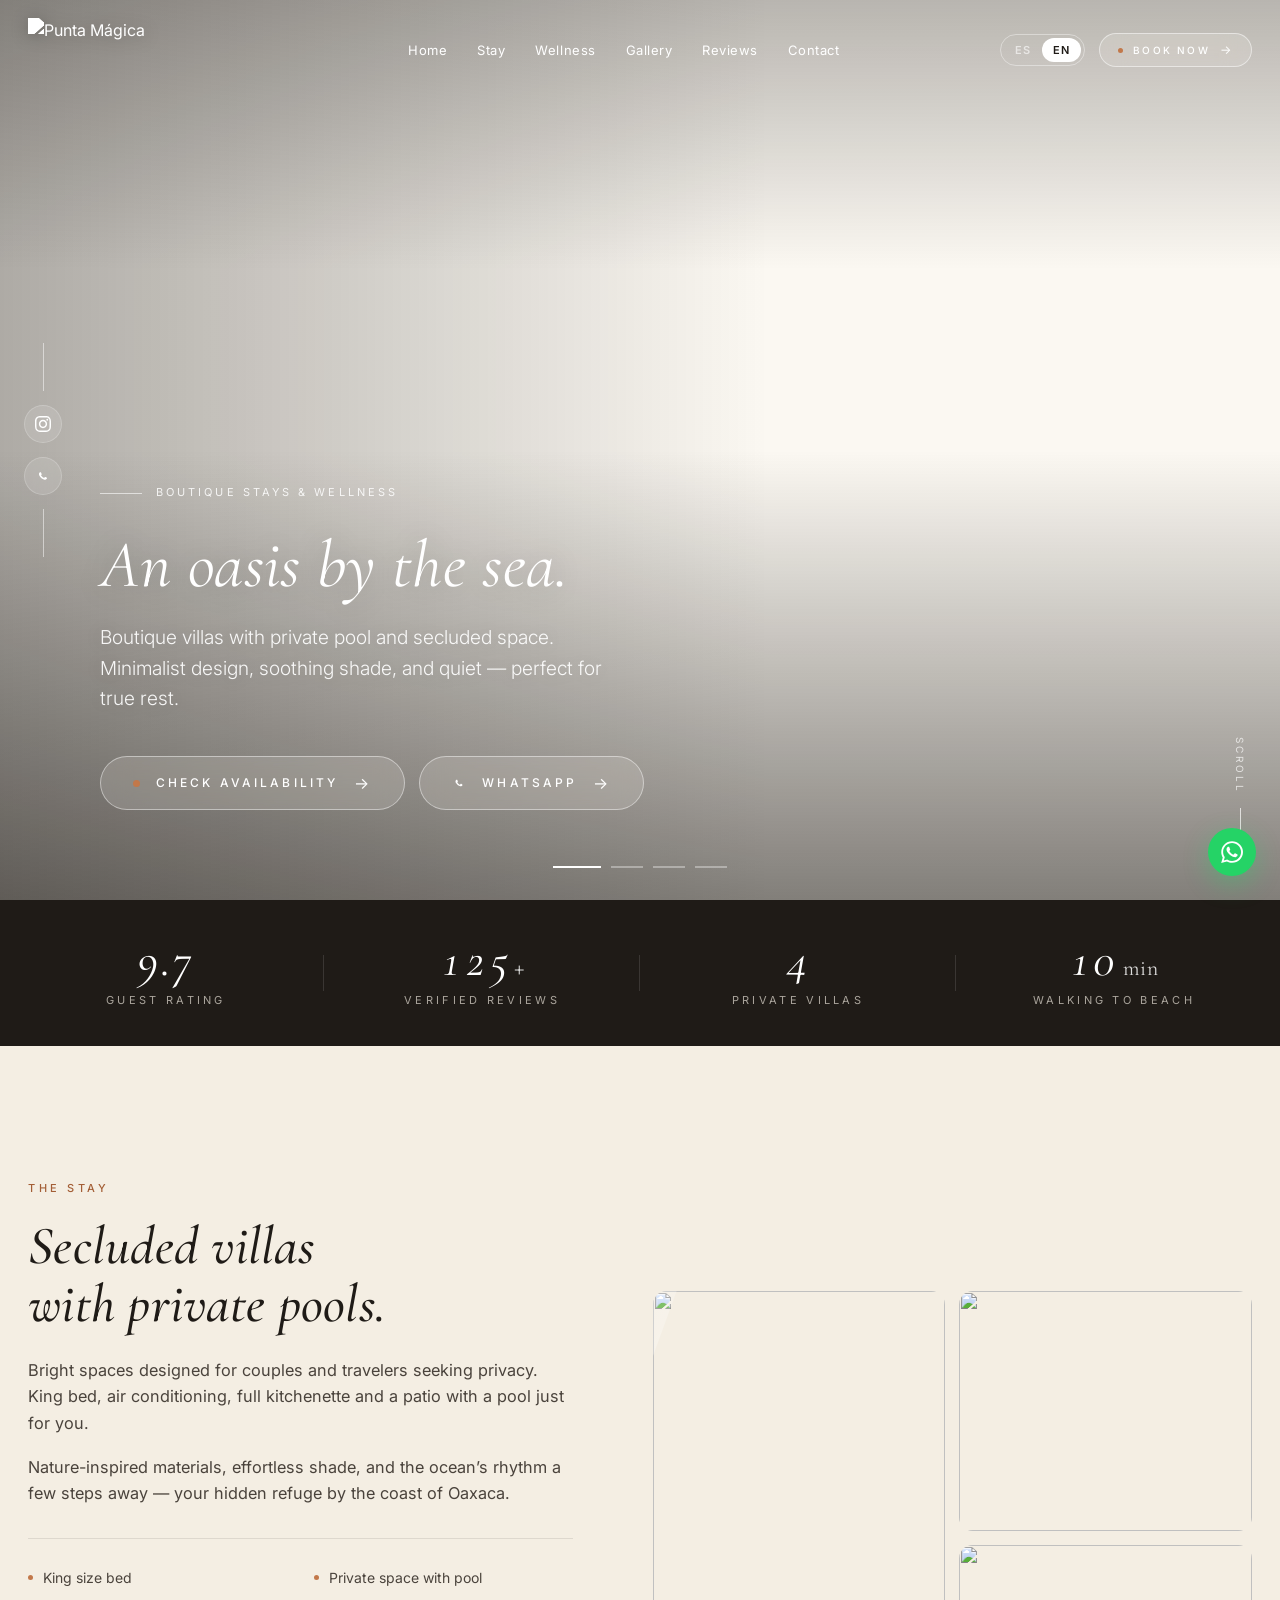
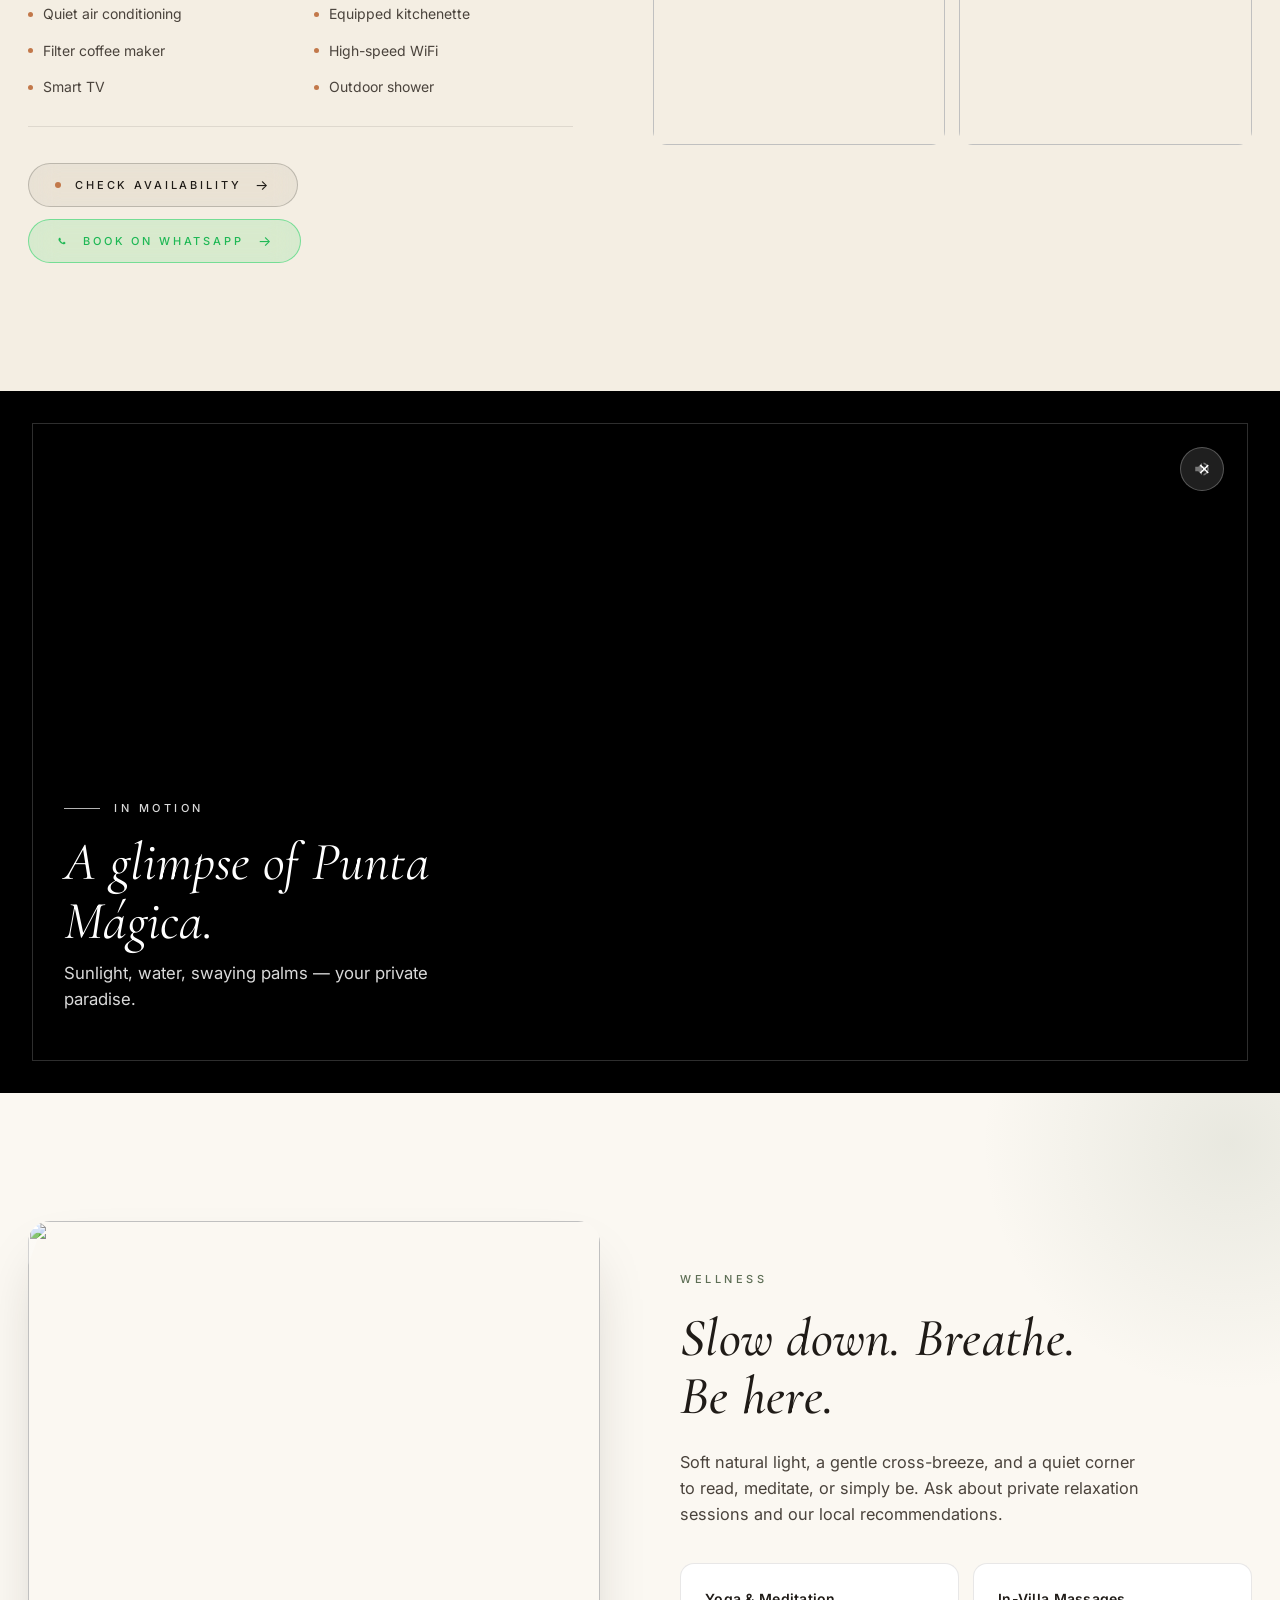
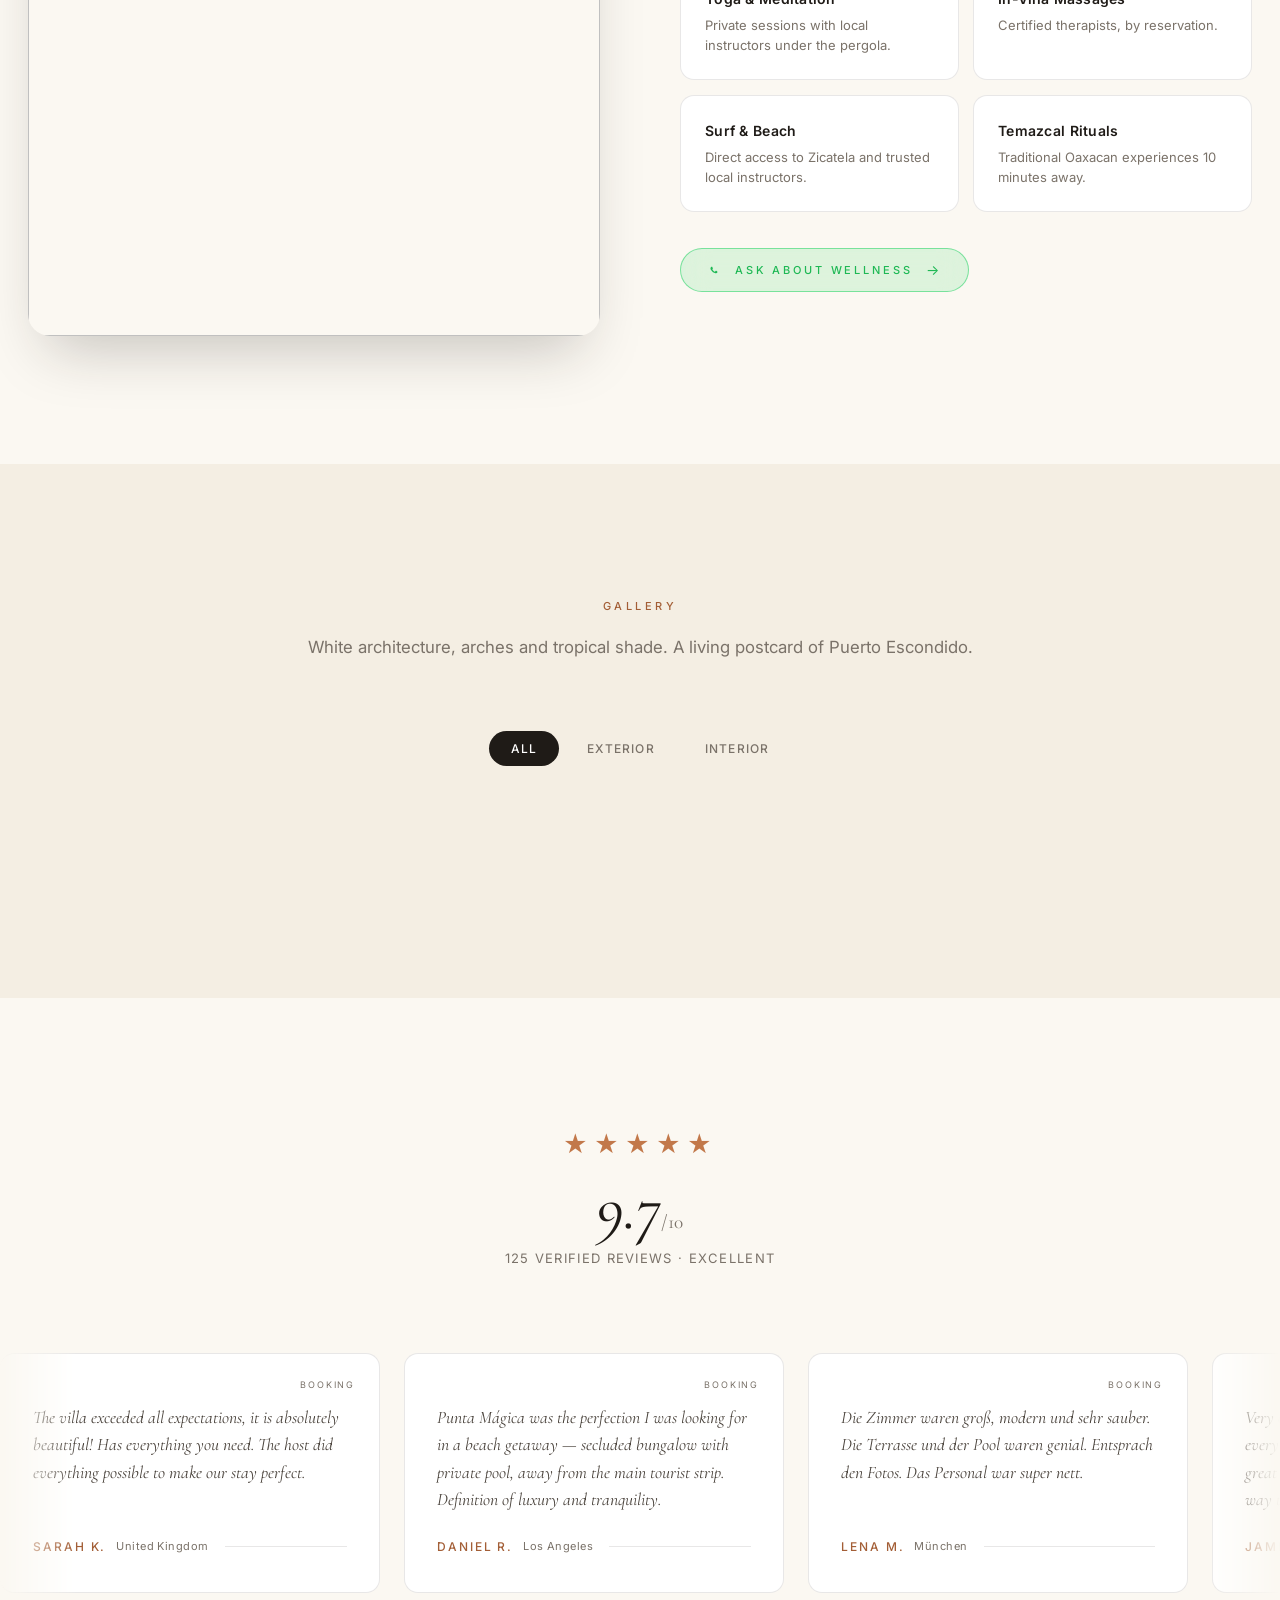
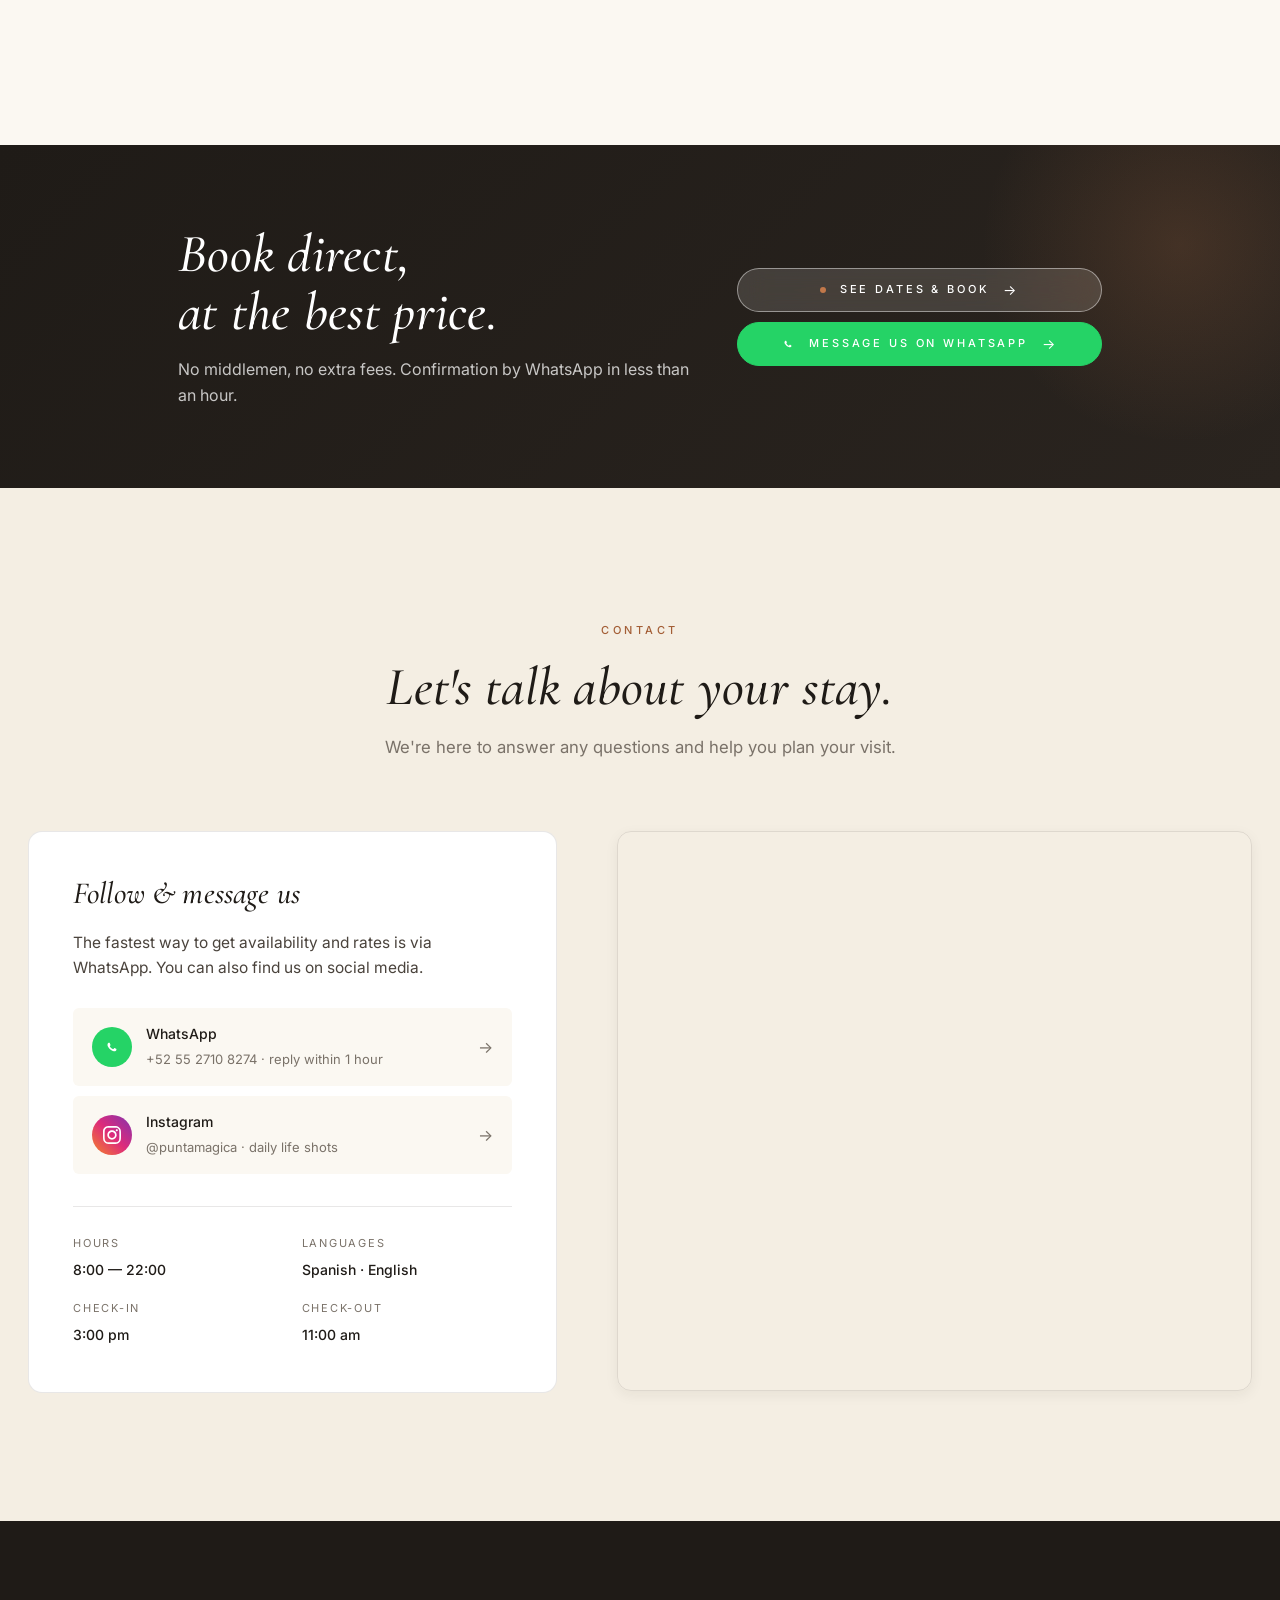
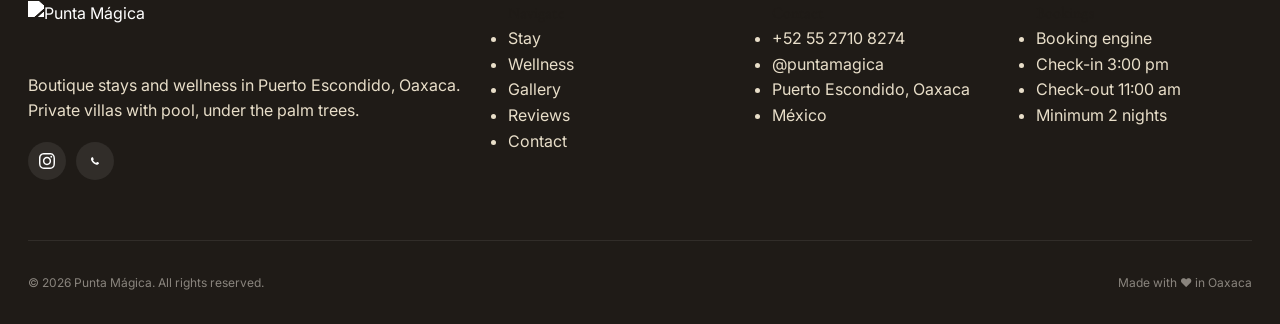
==== commit c8e7624c: "Refine English copy: hero, stay, wellness, video reel - Hero title: 'A pause by the sea' → 'An oasis" ====
--- a/index.html
+++ b/index.html
@@ -137,9 +137,9 @@
   <div class="hero-content">
     <div class="hero-eyebrow" data-en="Boutique stays &amp; wellness" data-es="Casa boutique &amp; bienestar">Casa boutique &amp; bienestar</div>
     <h1>
-      <span data-en-html="A <em>pause</em> by the sea." data-es-html="Un <em>paréntesis</em> junto al mar.">Un <em>paréntesis</em> junto al mar.</span>
+      <span data-en-html="An <em>oasis</em> by the sea." data-es-html="Un <em>paréntesis</em> junto al mar.">Un <em>paréntesis</em> junto al mar.</span>
     </h1>
-    <p class="tagline" data-en="Boutique villas with private space and pool. Minimalist design, cool shade and silence to truly rest." data-es="Villas boutique con espacio privado y alberca. Diseño minimalista, sombra fresca y silencio para descansar de verdad.">Villas boutique con espacio privado y alberca. Diseño minimalista, sombra fresca y silencio para descansar de verdad.</p>
+    <p class="tagline" data-en="Boutique villas with private pool and secluded space. Minimalist design, soothing shade, and quiet — perfect for true rest." data-es="Villas boutique con espacio privado y alberca. Diseño minimalista, sombra fresca y silencio para descansar de verdad.">Villas boutique con espacio privado y alberca. Diseño minimalista, sombra fresca y silencio para descansar de verdad.</p>
     <div class="hero-actions">
       <a href="https://direct-book.com/properties/puntamagica/about?locale=en&amp;referrer=canvas&amp;items[0][adults]=2&amp;items[0][children]=0&amp;items[0][infants]=0&amp;currency=MXN" target="_blank" rel="noopener" class="cta cta--light cta--lg">
         <span class="cta__dot" aria-hidden="true"></span>
@@ -194,10 +194,10 @@
       <div class="stay-text reveal">
         <span class="eyebrow" data-en="The Stay" data-es="El Alojamiento">El Alojamiento</span>
         <h2>
-          <span data-en-html="Villas with <em>private space</em><br/>and pool." data-es-html="Villas con <em>espacio privado</em><br/>y alberca.">Villas con <em>espacio privado</em><br/>y alberca.</span>
+          <span data-en-html="Secluded villas<br/>with <em>private pools</em>." data-es-html="Villas con <em>espacio privado</em><br/>y alberca.">Villas con <em>espacio privado</em><br/>y alberca.</span>
         </h2>
         <p data-en="Bright spaces designed for couples and travelers seeking privacy. King bed, air conditioning, full kitchenette and a patio with a pool just for you." data-es="Espacios luminosos pensados para parejas y viajeros que buscan privacidad. Cama king, aire acondicionado, kitchenette equipada y un patio con alberca solo para ti.">Espacios luminosos pensados para parejas y viajeros que buscan privacidad. Cama king, aire acondicionado, kitchenette equipada y un patio con alberca solo para ti.</p>
-        <p data-en="Natural materials, shade all day, and the sound of the sea just steps away. Your own refuge on the coast of Oaxaca." data-es="Materiales naturales, sombra todo el día y el sonido del mar a unos pasos. Tu propio refugio en la costa de Oaxaca.">Materiales naturales, sombra todo el día y el sonido del mar a unos pasos. Tu propio refugio en la costa de Oaxaca.</p>
+        <p data-en="Nature-inspired materials, effortless shade, and the ocean&rsquo;s rhythm a few steps away — your hidden refuge by the coast of Oaxaca." data-es="Materiales naturales, sombra todo el día y el sonido del mar a unos pasos. Tu propio refugio en la costa de Oaxaca.">Materiales naturales, sombra todo el día y el sonido del mar a unos pasos. Tu propio refugio en la costa de Oaxaca.</p>
 
         <ul class="stay-amenities">
           <li data-en="King size bed" data-es="Cama king size">Cama king size</li>
@@ -247,7 +247,7 @@
     <h2>
       <span data-en-html="A glimpse of <em>Punta Mágica</em>." data-es-html="Un vistazo a <em>Punta Mágica</em>.">Un vistazo a <em>Punta Mágica</em>.</span>
     </h2>
-    <p data-en="Light, water, palms — a few seconds of the place that's waiting for you." data-es="Luz, agua, palmeras — unos segundos del lugar que te espera.">Luz, agua, palmeras — unos segundos del lugar que te espera.</p>
+    <p data-en="Sunlight, water, swaying palms — your private paradise." data-es="Luz, agua, palmeras — unos segundos del lugar que te espera.">Luz, agua, palmeras — unos segundos del lugar que te espera.</p>
   </div>
 </section>
 
@@ -261,9 +261,9 @@
       <div class="wellness-text reveal reveal-delay-1">
         <span class="eyebrow" data-en="Wellness" data-es="El Bienestar">El Bienestar</span>
         <h2>
-          <span data-en-html="A space to<br/><em>slow down</em>." data-es-html="Un espacio para<br/><em>bajar el ritmo</em>.">Un espacio para<br/><em>bajar el ritmo</em>.</span>
+          <span data-en-html="Slow down. Breathe.<br/><em>Be here</em>." data-es-html="Un espacio para<br/><em>bajar el ritmo</em>.">Un espacio para<br/><em>bajar el ritmo</em>.</span>
         </h2>
-        <p data-en="Filtered natural light, cross ventilation, and corners to read, meditate, or do absolutely nothing. Ask about private relaxation sessions and our local recommendations." data-es="Luz natural filtrada, ventilación cruzada y rincones para leer, meditar o no hacer absolutamente nada. Pregunta por sesiones privadas de relajación y nuestras recomendaciones locales.">Luz natural filtrada, ventilación cruzada y rincones para leer, meditar o no hacer absolutamente nada. Pregunta por sesiones privadas de relajación y nuestras recomendaciones locales.</p>
+        <p data-en="Soft natural light, a gentle cross-breeze, and a quiet corner to read, meditate, or simply be. Ask about private relaxation sessions and our local recommendations." data-es="Luz natural filtrada, ventilación cruzada y rincones para leer, meditar o no hacer absolutamente nada. Pregunta por sesiones privadas de relajación y nuestras recomendaciones locales.">Luz natural filtrada, ventilación cruzada y rincones para leer, meditar o no hacer absolutamente nada. Pregunta por sesiones privadas de relajación y nuestras recomendaciones locales.</p>
 
         <div class="wellness-cards">
           <div class="wellness-card">
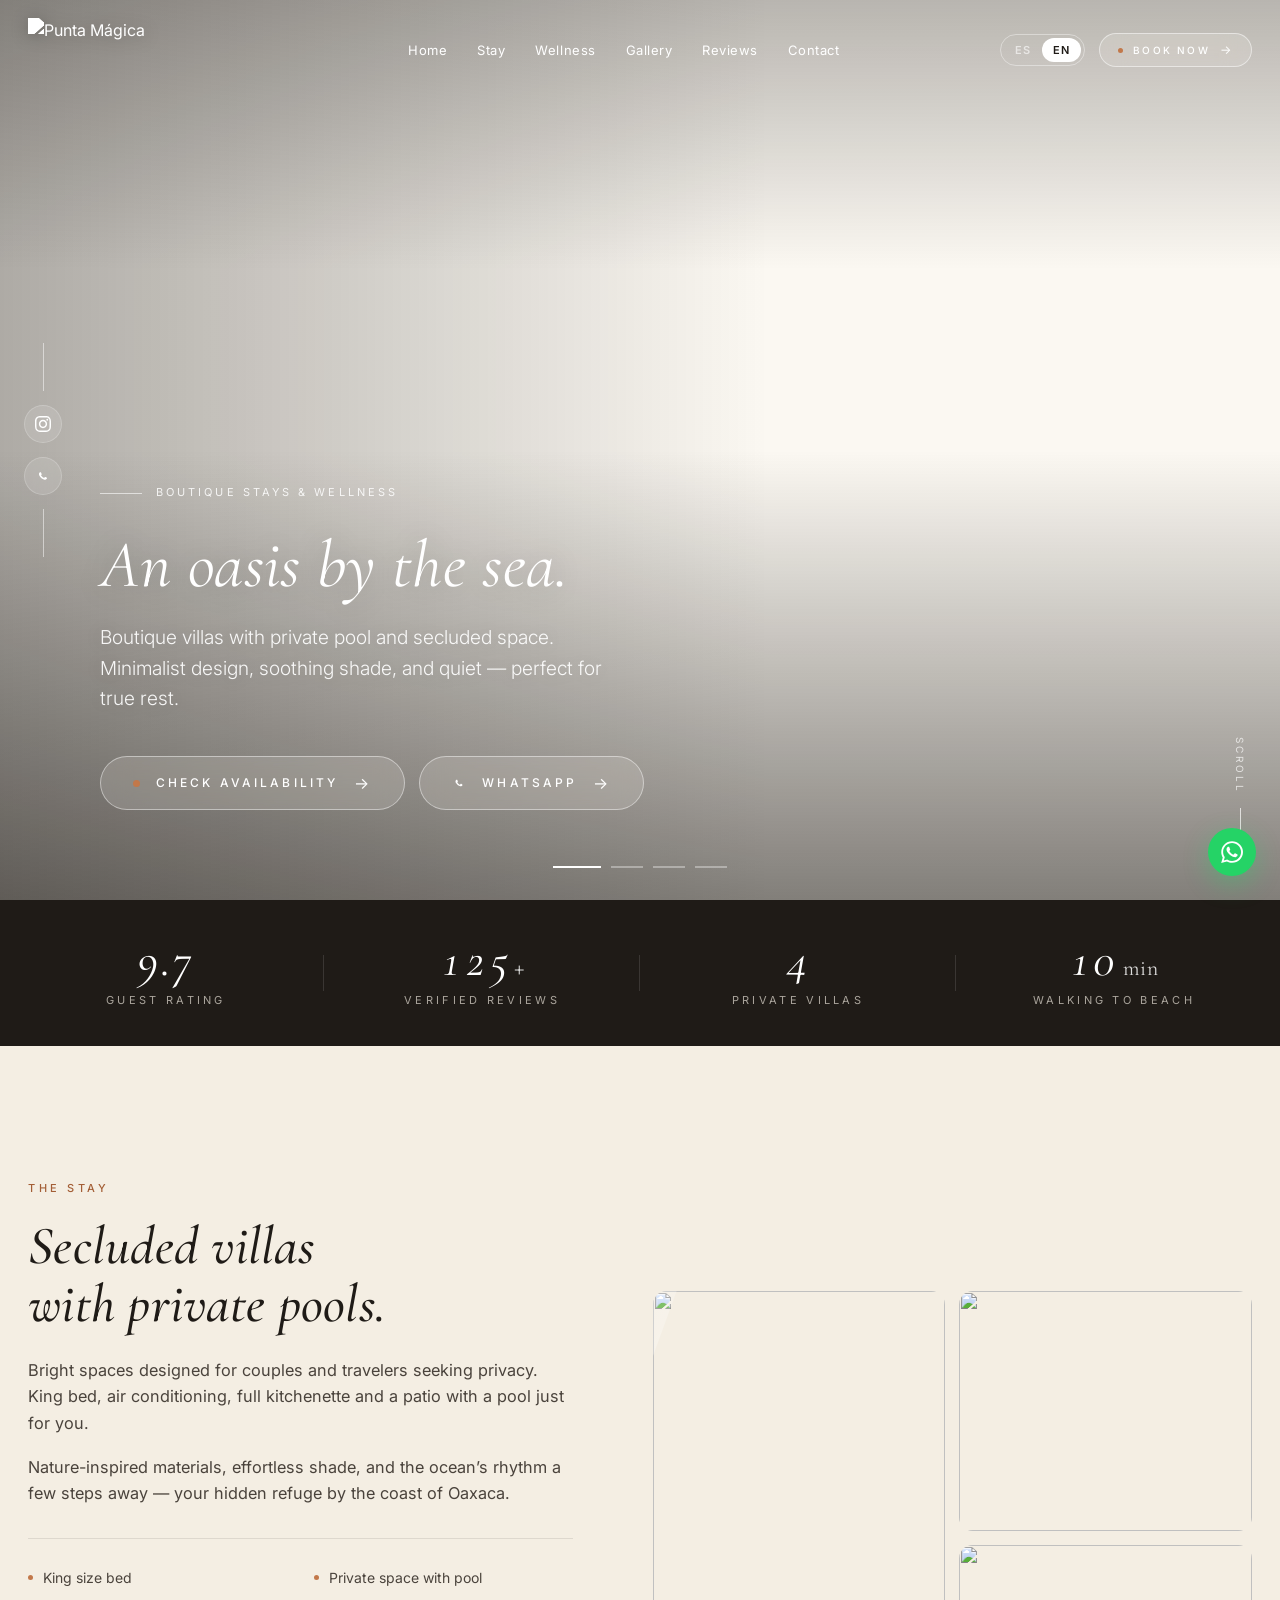
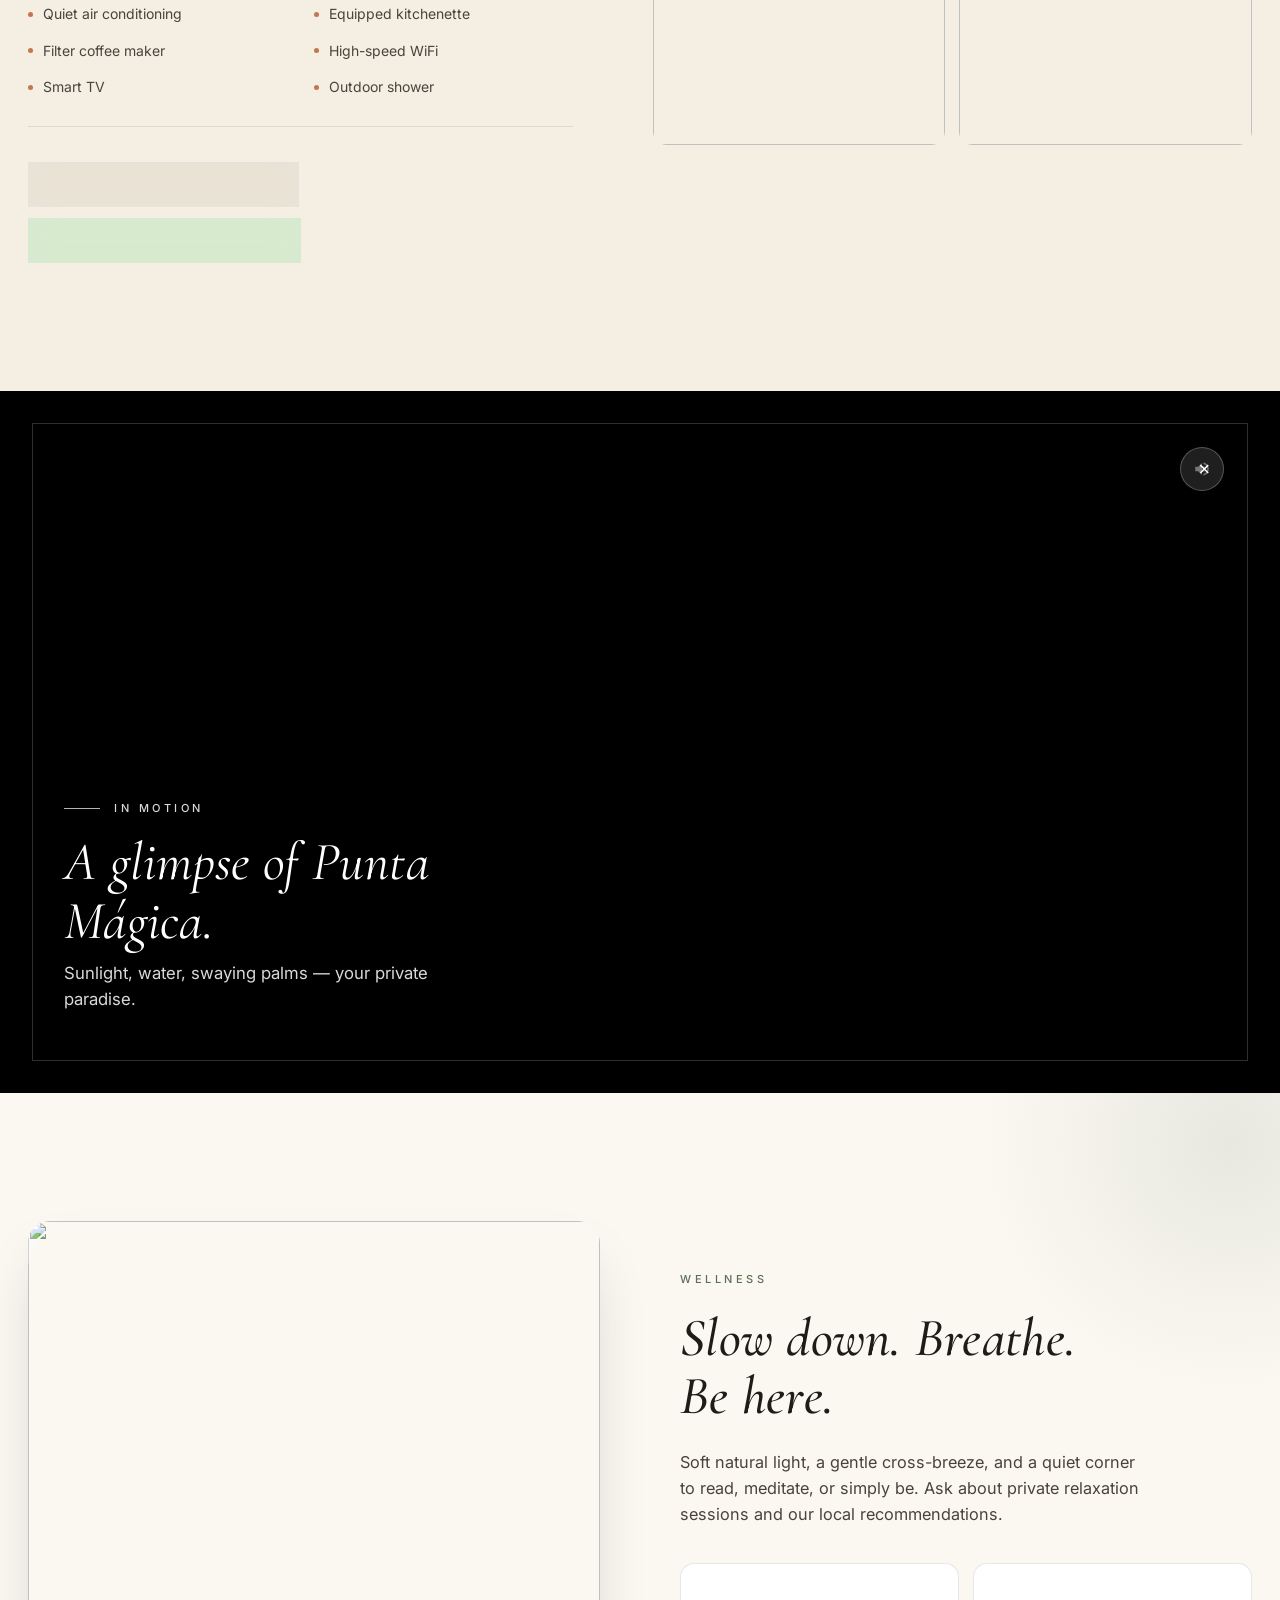
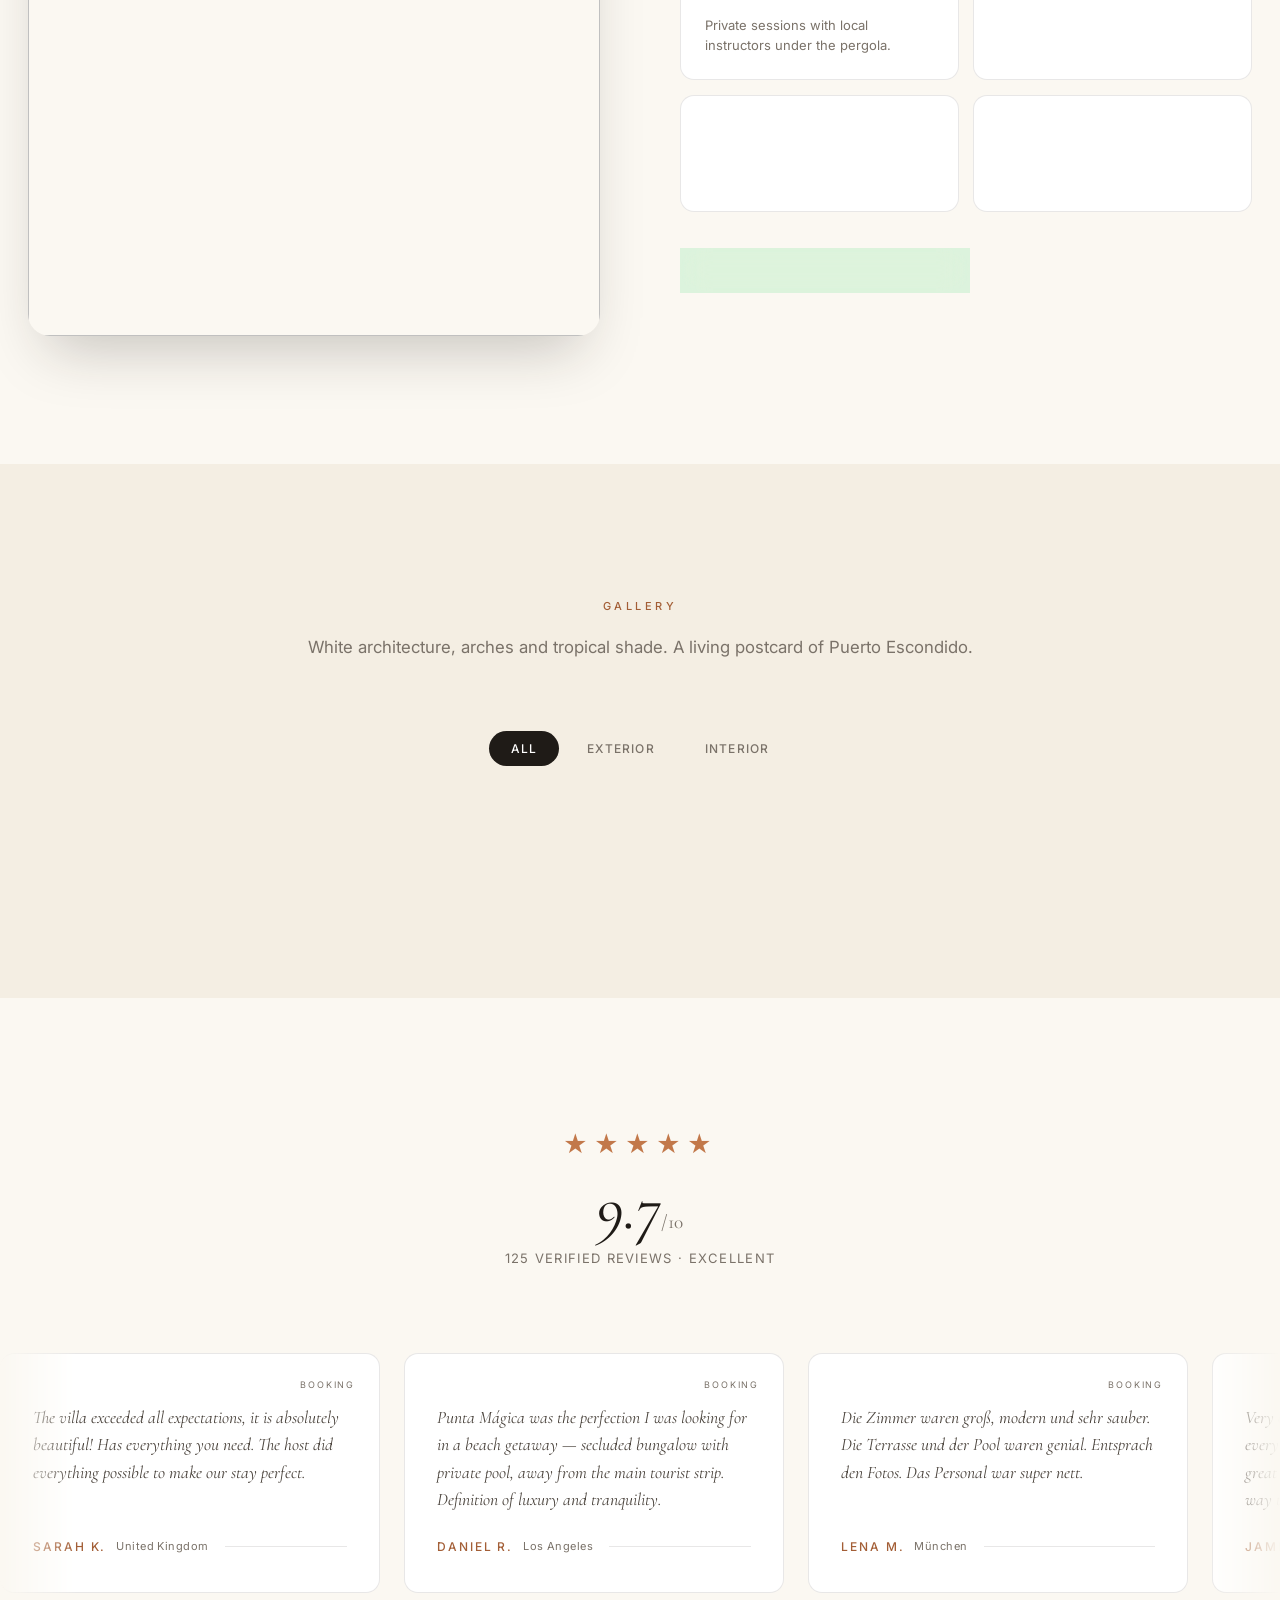
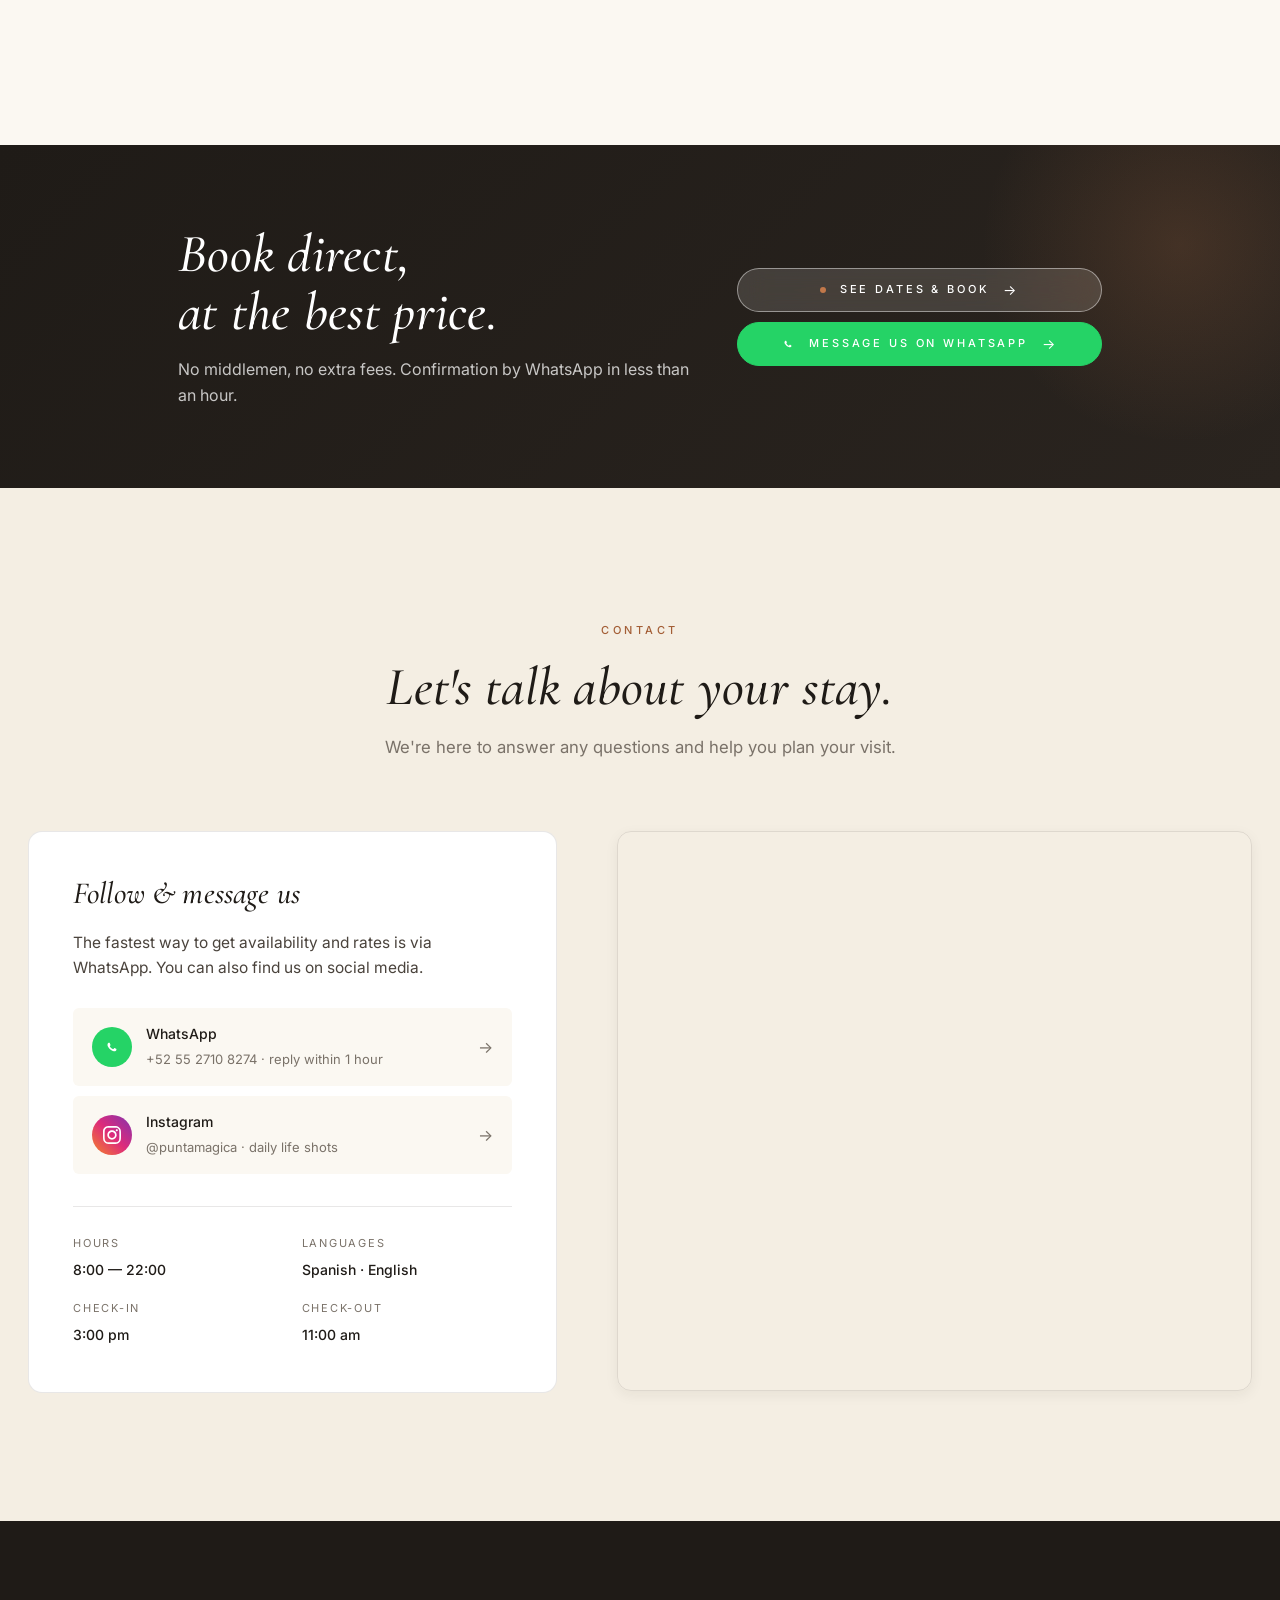
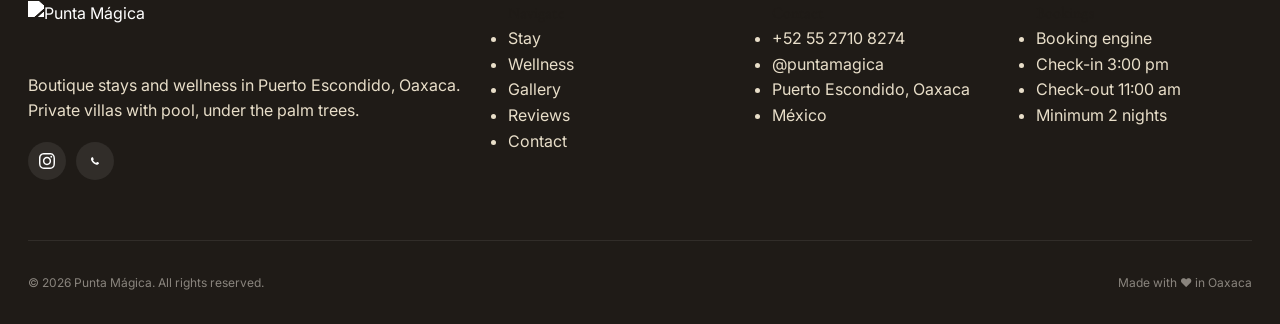
==== commit c1153158: "Switch booking links to popup window (iframe blocked by direct-book.com) Co-Authored-By: Claude Sonn" ====
--- a/index.html
+++ b/index.html
@@ -101,7 +101,7 @@
         <button type="button" data-lang="es" class="active" aria-pressed="true">ES</button>
         <button type="button" data-lang="en" aria-pressed="false">EN</button>
       </div>
-      <a href="https://direct-book.com/properties/puntamagica/about?locale=en&amp;referrer=canvas&amp;items[0][adults]=2&amp;items[0][children]=0&amp;items[0][infants]=0&amp;currency=MXN" target="_blank" rel="noopener" class="cta cta--sm">
+      <a href="https://direct-book.com/properties/puntamagica?locale=en&amp;referrer=canvas&amp;items[0][adults]=2&amp;items[0][children]=0&amp;items[0][infants]=0&amp;currency=MXN&amp;trackPage=no" target="_blank" rel="noopener" class="cta cta--sm">
         <span class="cta__dot" aria-hidden="true"></span>
         <span data-en="Book Now" data-es="Reservar">Reservar</span>
         <span class="cta__arrow" aria-hidden="true">→</span>
@@ -141,7 +141,7 @@
     </h1>
     <p class="tagline" data-en="Boutique villas with private pool and secluded space. Minimalist design, soothing shade, and quiet — perfect for true rest." data-es="Villas boutique con espacio privado y alberca. Diseño minimalista, sombra fresca y silencio para descansar de verdad.">Villas boutique con espacio privado y alberca. Diseño minimalista, sombra fresca y silencio para descansar de verdad.</p>
     <div class="hero-actions">
-      <a href="https://direct-book.com/properties/puntamagica/about?locale=en&amp;referrer=canvas&amp;items[0][adults]=2&amp;items[0][children]=0&amp;items[0][infants]=0&amp;currency=MXN" target="_blank" rel="noopener" class="cta cta--light cta--lg">
+      <a href="https://direct-book.com/properties/puntamagica?locale=en&amp;referrer=canvas&amp;items[0][adults]=2&amp;items[0][children]=0&amp;items[0][infants]=0&amp;currency=MXN&amp;trackPage=no" target="_blank" rel="noopener" class="cta cta--light cta--lg">
         <span class="cta__dot" aria-hidden="true"></span>
         <span data-en="Check Availability" data-es="Ver Disponibilidad">Ver Disponibilidad</span>
         <span class="cta__arrow" aria-hidden="true">→</span>
@@ -211,7 +211,7 @@
         </ul>
 
         <div class="stay-actions">
-          <a href="https://direct-book.com/properties/puntamagica/about?locale=en&amp;referrer=canvas&amp;items[0][adults]=2&amp;items[0][children]=0&amp;items[0][infants]=0&amp;currency=MXN" target="_blank" rel="noopener" class="cta">
+          <a href="https://direct-book.com/properties/puntamagica?locale=en&amp;referrer=canvas&amp;items[0][adults]=2&amp;items[0][children]=0&amp;items[0][infants]=0&amp;currency=MXN&amp;trackPage=no" target="_blank" rel="noopener" class="cta">
             <span class="cta__dot" aria-hidden="true"></span>
             <span data-en="Check Availability" data-es="Ver Disponibilidad">Ver Disponibilidad</span>
             <span class="cta__arrow" aria-hidden="true">→</span>
@@ -383,7 +383,7 @@
       <p data-en="No middlemen, no extra fees. Confirmation by WhatsApp in less than an hour." data-es="Sin intermediarios, sin comisiones extra. Confirmación inmediata por WhatsApp en menos de una hora.">Sin intermediarios, sin comisiones extra. Confirmación inmediata por WhatsApp en menos de una hora.</p>
     </div>
     <div class="actions reveal reveal-delay-1">
-      <a href="https://direct-book.com/properties/puntamagica/about?locale=en&amp;referrer=canvas&amp;items[0][adults]=2&amp;items[0][children]=0&amp;items[0][infants]=0&amp;currency=MXN" target="_blank" rel="noopener" class="cta cta--light">
+      <a href="https://direct-book.com/properties/puntamagica?locale=en&amp;referrer=canvas&amp;items[0][adults]=2&amp;items[0][children]=0&amp;items[0][infants]=0&amp;currency=MXN&amp;trackPage=no" target="_blank" rel="noopener" class="cta cta--light">
         <span class="cta__dot" aria-hidden="true"></span>
         <span data-en="See Dates & Book" data-es="Ver Fechas y Reservar">Ver Fechas y Reservar</span>
         <span class="cta__arrow" aria-hidden="true">→</span>
@@ -477,7 +477,7 @@
       <div>
         <h4 data-en="Bookings" data-es="Reservas">Reservas</h4>
         <ul>
-          <li><a href="https://direct-book.com/properties/puntamagica/about?locale=en&amp;referrer=canvas&amp;items[0][adults]=2&amp;items[0][children]=0&amp;items[0][infants]=0&amp;currency=MXN" target="_blank" rel="noopener" data-en="Booking engine" data-es="Motor de reservas">Motor de reservas</a></li>
+          <li><a href="https://direct-book.com/properties/puntamagica?locale=en&amp;referrer=canvas&amp;items[0][adults]=2&amp;items[0][children]=0&amp;items[0][infants]=0&amp;currency=MXN&amp;trackPage=no" target="_blank" rel="noopener" data-en="Booking engine" data-es="Motor de reservas">Motor de reservas</a></li>
           <li>Check-in 3:00 pm</li>
           <li>Check-out 11:00 am</li>
           <li data-en="Minimum 2 nights" data-es="Mínimo 2 noches">Mínimo 2 noches</li>
--- a/styles.css
+++ b/styles.css
@@ -455,7 +455,6 @@
 .reel video{
   position:absolute;inset:0;width:100%;height:100%;
   object-fit:cover;display:block;
-  transform:scale(1.02);
 }
 .reel-overlay{
   position:absolute;inset:0;
@@ -818,5 +817,3 @@
   .hero-scroll::after{animation:none;transform:scaleY(1)}
   .stay-images figure::before,
   .wellness-image::before,
-  .masonry figure::before{display:none}
-}
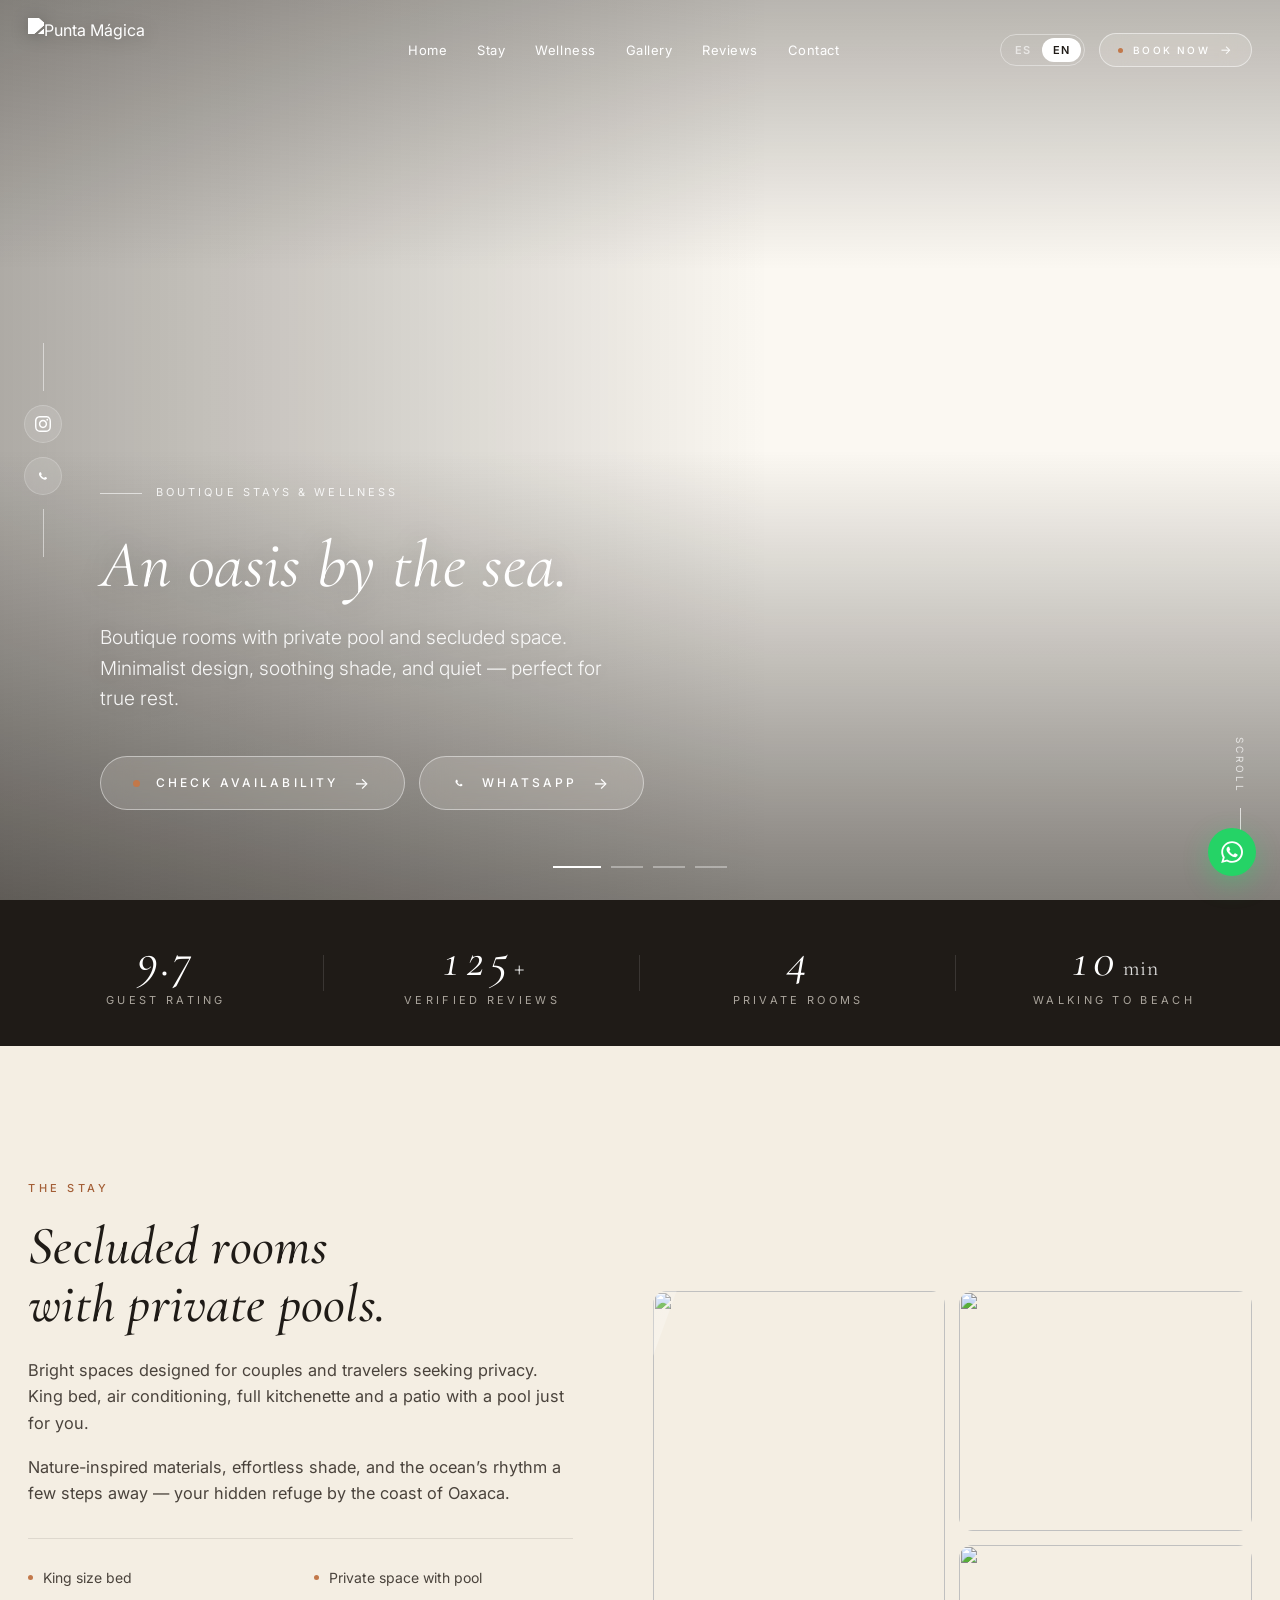
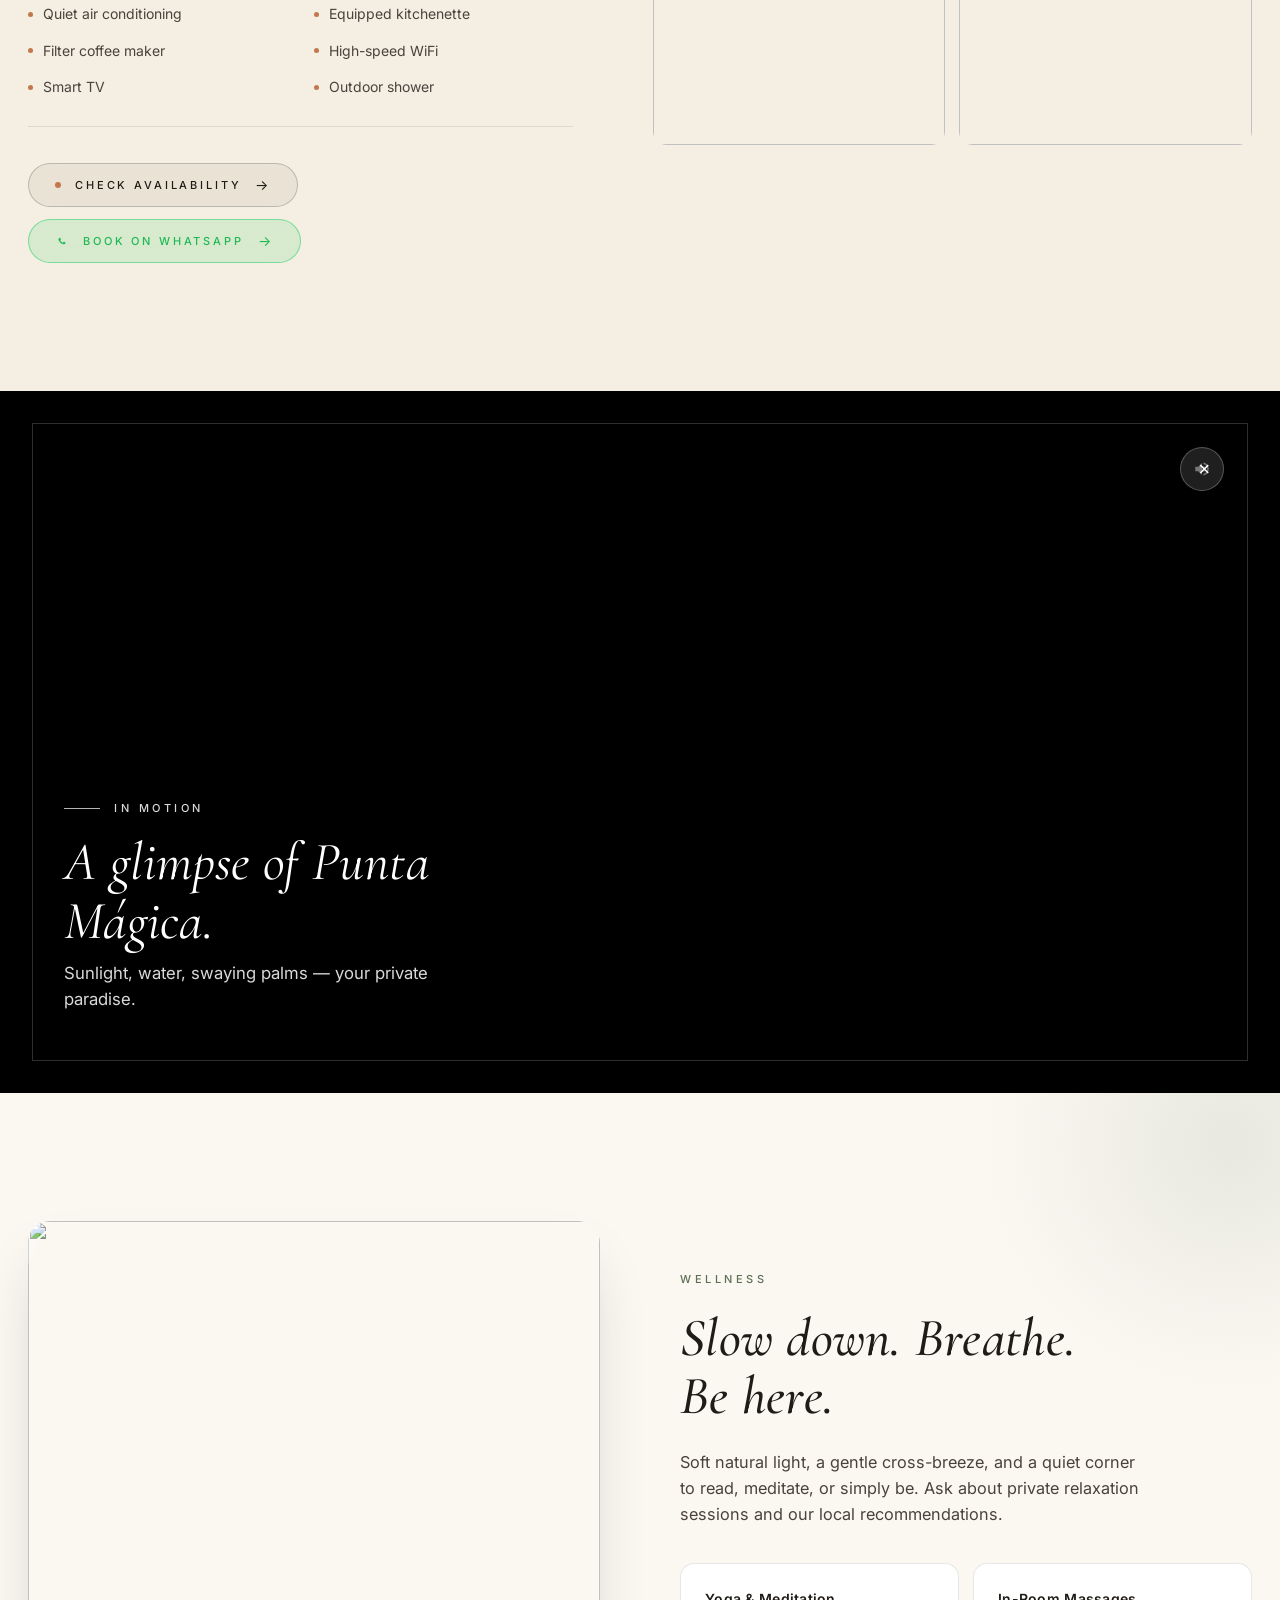
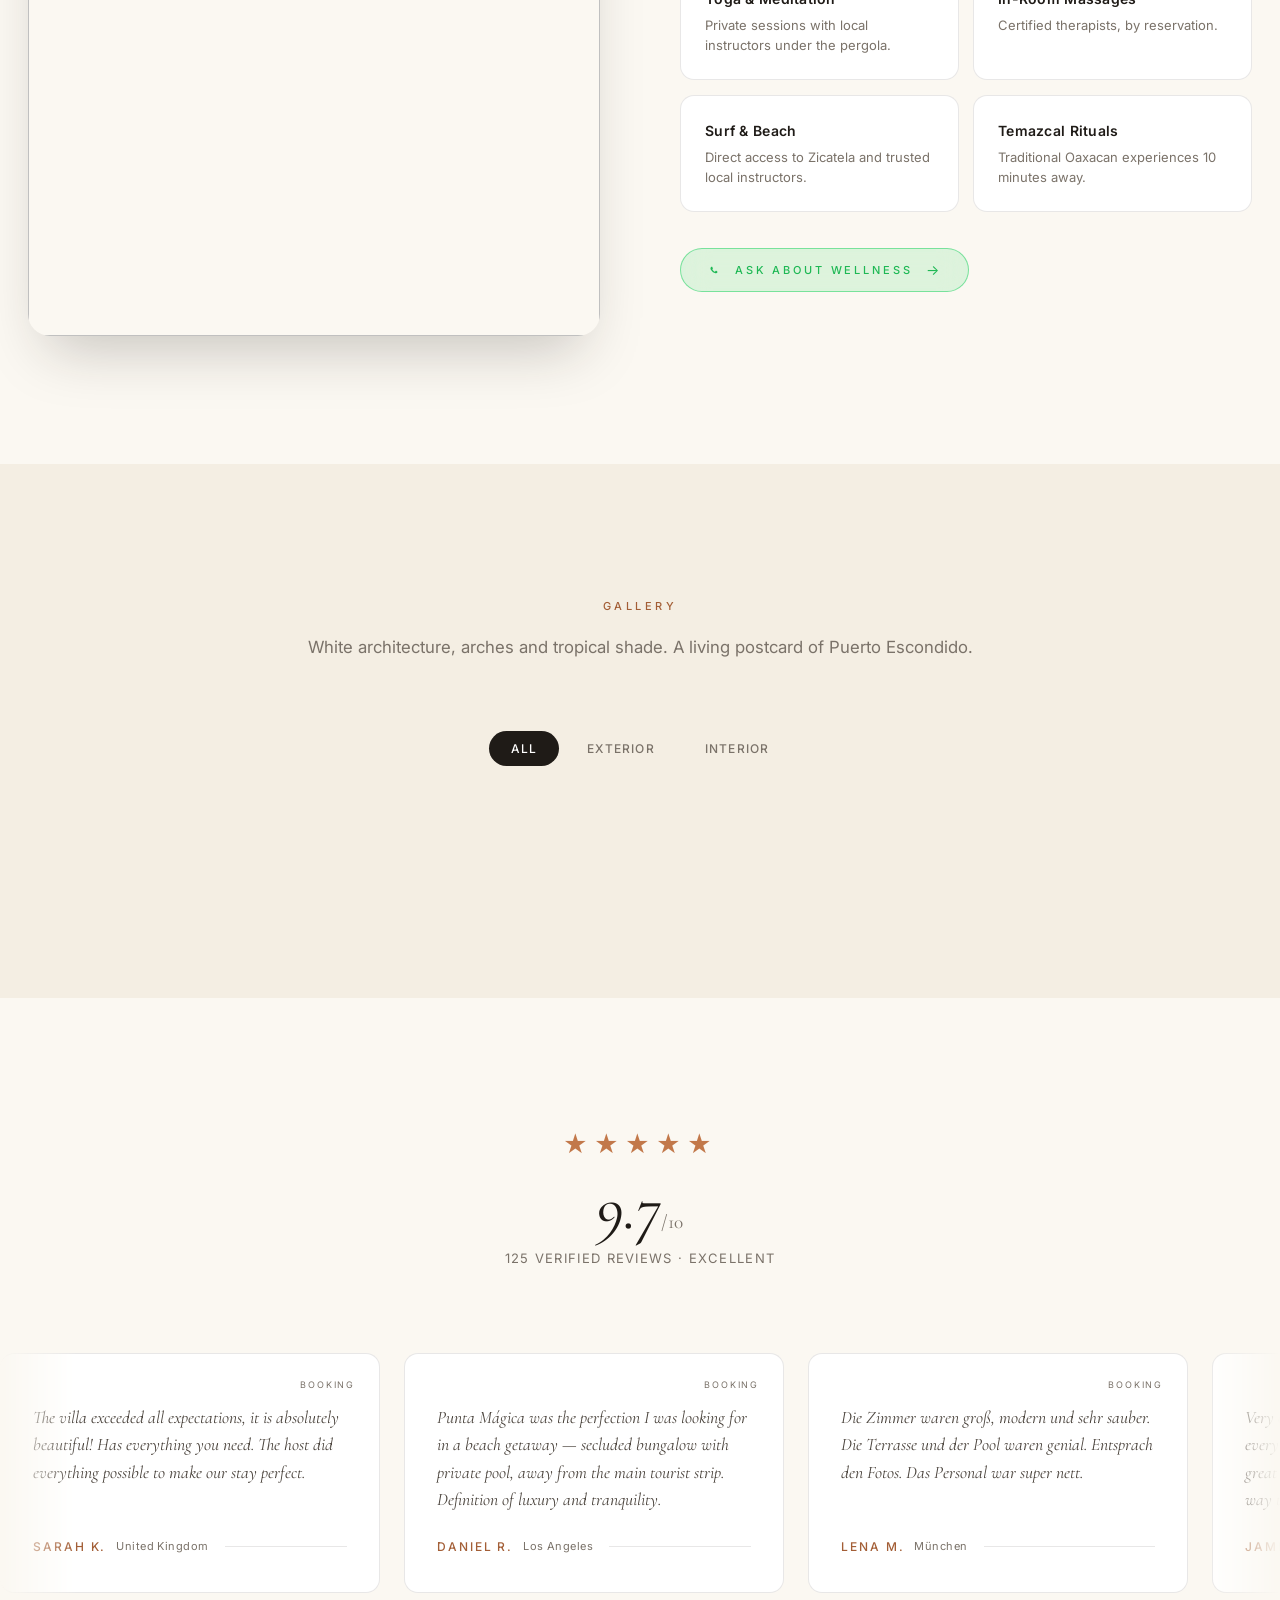
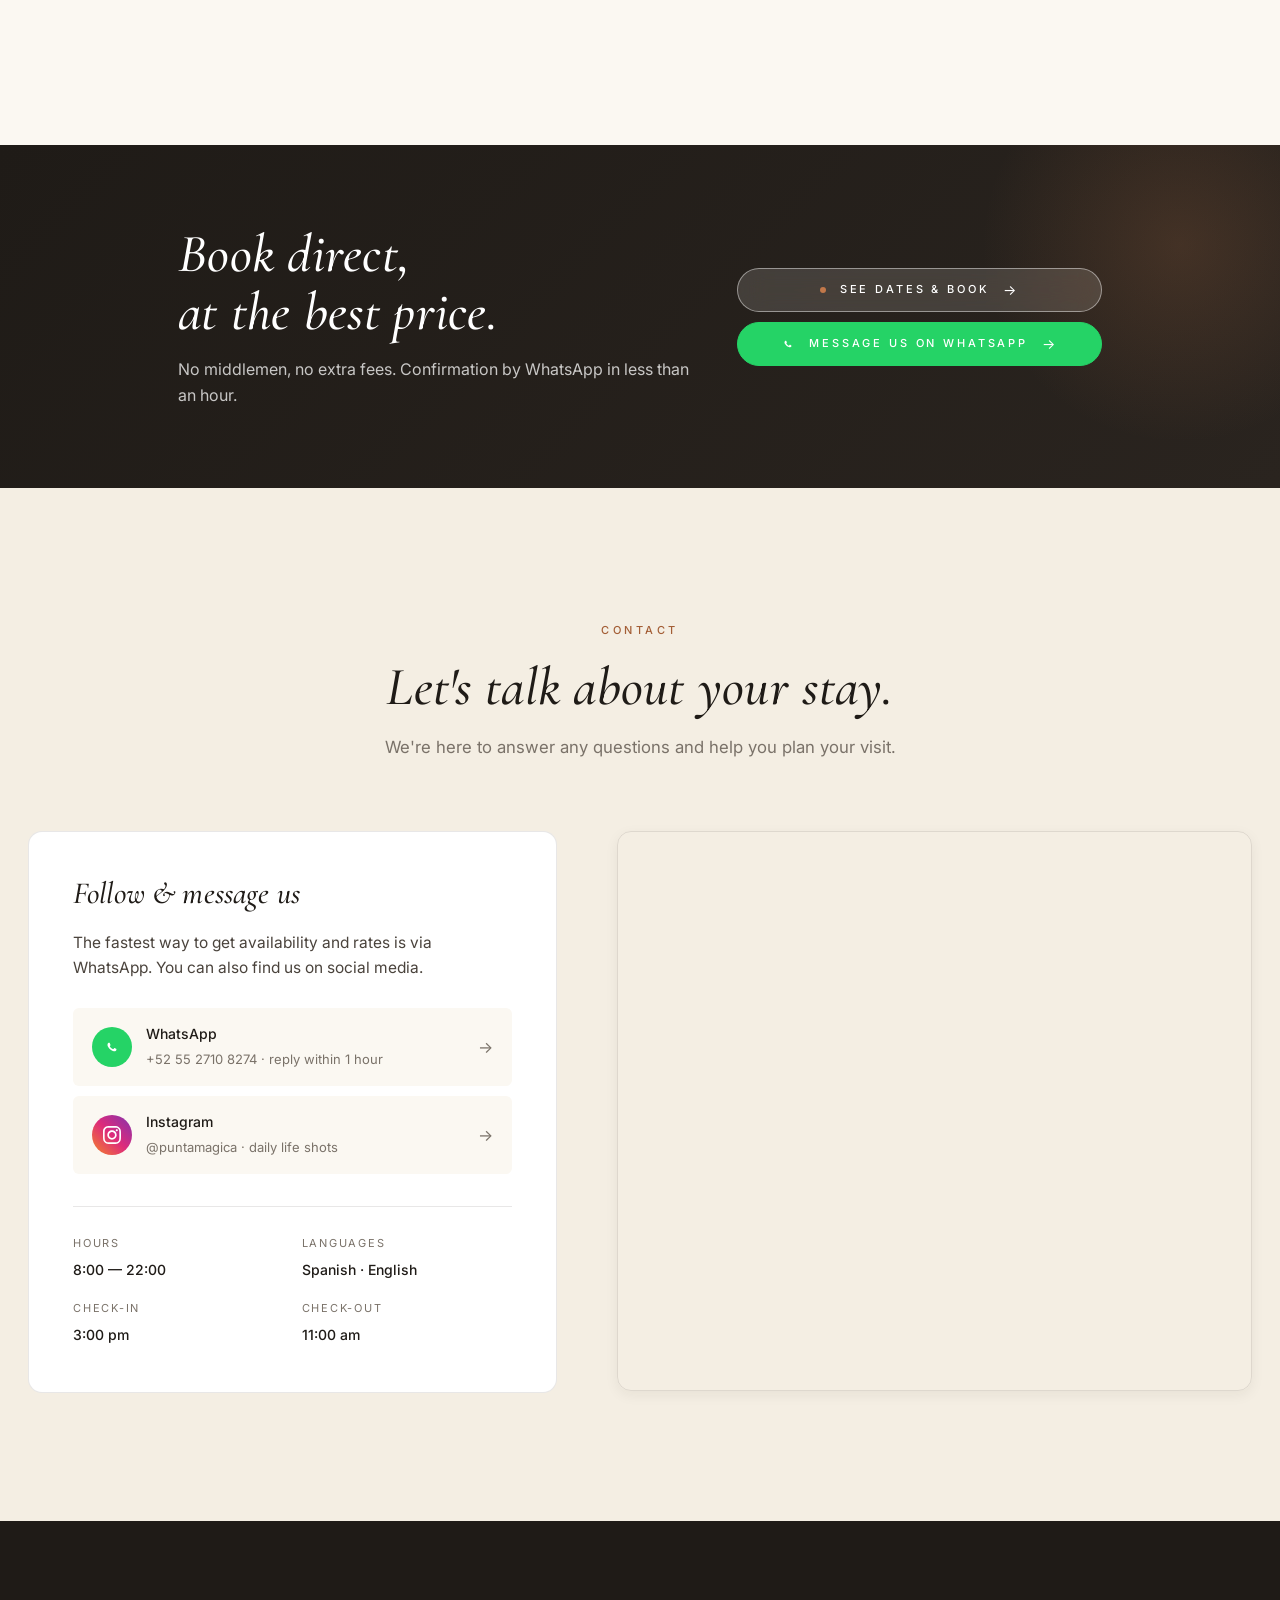
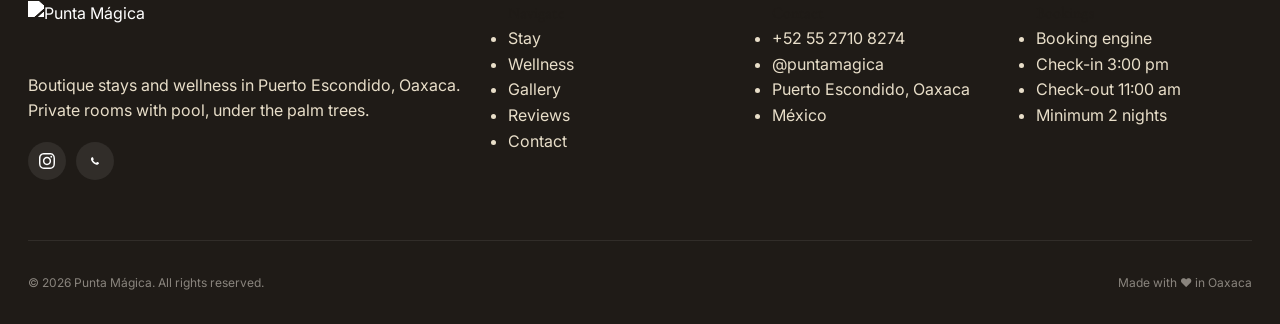
==== commit 6bb38aff: "Add files via upload" ====
--- a/index.html
+++ b/index.html
@@ -4,7 +4,7 @@
 <meta charset="UTF-8" />
 <meta name="viewport" content="width=device-width, initial-scale=1.0" />
 <title>Punta Mágica · Alojamiento y bienestar en Puerto Escondido, Oaxaca</title>
-<meta name="description" content="Villas boutique con espacio privado y alberca en Puerto Escondido. Diseño minimalista, sombra y palmeras. Reserva directo." />
+<meta name="description" content="Habitaciones boutique con espacio privado y alberca en Puerto Escondido. Diseño minimalista, sombra y palmeras. Reserva directo." />
 <meta name="theme-color" content="#FBF8F2" media="(prefers-color-scheme: light)" />
 <meta name="theme-color" content="#1F1B17" media="(prefers-color-scheme: dark)" />
 <meta name="robots" content="index, follow" />
@@ -14,7 +14,7 @@
 <meta property="og:type" content="website" />
 <meta property="og:url" content="https://puntamagica.com/" />
 <meta property="og:title" content="Punta Mágica · Puerto Escondido, Oaxaca" />
-<meta property="og:description" content="Villas con espacio privado y alberca, junto a las palmeras." />
+<meta property="og:description" content="Habitaciones con espacio privado y alberca, junto a las palmeras." />
 <meta property="og:image" content="https://api.kuse.ai/files/kzNbqBQdJS8JcYC8dfxvfm/78ae42e6-4068-4d36-9dc6-09d8edaed483_2473562.jpg" />
 <meta property="og:image:width" content="1200" />
 <meta property="og:image:height" content="630" />
@@ -24,7 +24,7 @@
 
 <meta name="twitter:card" content="summary_large_image" />
 <meta name="twitter:title" content="Punta Mágica · Puerto Escondido, Oaxaca" />
-<meta name="twitter:description" content="Villas con espacio privado y alberca, junto a las palmeras." />
+<meta name="twitter:description" content="Habitaciones con espacio privado y alberca, junto a las palmeras." />
 <meta name="twitter:image" content="https://api.kuse.ai/files/kzNbqBQdJS8JcYC8dfxvfm/78ae42e6-4068-4d36-9dc6-09d8edaed483_2473562.jpg" />
 
 <link rel="icon" type="image/jpeg" href="https://api.kuse.ai/files/kzNbqBQdJS8JcYC8dfxvfm/5015a023-9603-4d2b-8b38-cb9d5493c6d0_2473546.jpg" />
@@ -42,7 +42,7 @@
   "@context": "https://schema.org",
   "@type": "LodgingBusiness",
   "name": "Punta Mágica",
-  "description": "Boutique villas with private space and pool in Puerto Escondido, Oaxaca.",
+  "description": "Boutique rooms with private space and pool in Puerto Escondido, Oaxaca.",
   "url": "https://puntamagica.com/",
   "image": "https://api.kuse.ai/files/kzNbqBQdJS8JcYC8dfxvfm/78ae42e6-4068-4d36-9dc6-09d8edaed483_2473562.jpg",
   "telephone": "+525527108274",
@@ -139,7 +139,7 @@
     <h1>
       <span data-en-html="An <em>oasis</em> by the sea." data-es-html="Un <em>paréntesis</em> junto al mar.">Un <em>paréntesis</em> junto al mar.</span>
     </h1>
-    <p class="tagline" data-en="Boutique villas with private pool and secluded space. Minimalist design, soothing shade, and quiet — perfect for true rest." data-es="Villas boutique con espacio privado y alberca. Diseño minimalista, sombra fresca y silencio para descansar de verdad.">Villas boutique con espacio privado y alberca. Diseño minimalista, sombra fresca y silencio para descansar de verdad.</p>
+    <p class="tagline" data-en="Boutique rooms with private pool and secluded space. Minimalist design, soothing shade, and quiet — perfect for true rest." data-es="Habitaciones boutique con espacio privado y alberca. Diseño minimalista, sombra fresca y silencio para descansar de verdad.">Habitaciones boutique con espacio privado y alberca. Diseño minimalista, sombra fresca y silencio para descansar de verdad.</p>
     <div class="hero-actions">
       <a href="https://direct-book.com/properties/puntamagica?locale=en&amp;referrer=canvas&amp;items[0][adults]=2&amp;items[0][children]=0&amp;items[0][infants]=0&amp;currency=MXN&amp;trackPage=no" target="_blank" rel="noopener" class="cta cta--light cta--lg">
         <span class="cta__dot" aria-hidden="true"></span>
@@ -177,7 +177,7 @@
       </div>
       <div class="ribbon-item">
         <div class="num" data-count="4"><span class="cnt">0</span></div>
-        <div class="lbl" data-en="Private Villas" data-es="Villas Privadas">Villas Privadas</div>
+        <div class="lbl" data-en="Private Rooms" data-es="Habitaciones Privadas">Habitaciones Privadas</div>
       </div>
       <div class="ribbon-item">
         <div class="num" data-count="10"><span class="cnt">0</span><span class="unit">min</span></div>
@@ -194,7 +194,7 @@
       <div class="stay-text reveal">
         <span class="eyebrow" data-en="The Stay" data-es="El Alojamiento">El Alojamiento</span>
         <h2>
-          <span data-en-html="Secluded villas<br/>with <em>private pools</em>." data-es-html="Villas con <em>espacio privado</em><br/>y alberca.">Villas con <em>espacio privado</em><br/>y alberca.</span>
+          <span data-en-html="Secluded rooms<br/>with <em>private pools</em>." data-es-html="Habitaciones con <em>espacio privado</em><br/>y alberca.">Habitaciones con <em>espacio privado</em><br/>y alberca.</span>
         </h2>
         <p data-en="Bright spaces designed for couples and travelers seeking privacy. King bed, air conditioning, full kitchenette and a patio with a pool just for you." data-es="Espacios luminosos pensados para parejas y viajeros que buscan privacidad. Cama king, aire acondicionado, kitchenette equipada y un patio con alberca solo para ti.">Espacios luminosos pensados para parejas y viajeros que buscan privacidad. Cama king, aire acondicionado, kitchenette equipada y un patio con alberca solo para ti.</p>
         <p data-en="Nature-inspired materials, effortless shade, and the ocean&rsquo;s rhythm a few steps away — your hidden refuge by the coast of Oaxaca." data-es="Materiales naturales, sombra todo el día y el sonido del mar a unos pasos. Tu propio refugio en la costa de Oaxaca.">Materiales naturales, sombra todo el día y el sonido del mar a unos pasos. Tu propio refugio en la costa de Oaxaca.</p>
@@ -271,7 +271,7 @@
             <p data-en="Private sessions with local instructors under the pergola." data-es="Sesiones privadas con instructores locales bajo la pérgola.">Sesiones privadas con instructores locales bajo la pérgola.</p>
           </div>
           <div class="wellness-card">
-            <h4 data-en="In-Villa Massages" data-es="Masajes en Villa">Masajes en Villa</h4>
+            <h4 data-en="In-Room Massages" data-es="Masajes en la habitación">Masajes en la habitación</h4>
             <p data-en="Certified therapists, by reservation." data-es="Terapeutas certificados a domicilio, previa reservación.">Terapeutas certificados a domicilio, previa reservación.</p>
           </div>
           <div class="wellness-card">
@@ -449,7 +449,7 @@
         <div class="footer-brand">
           <img src="https://api.kuse.ai/files/kzNbqBQdJS8JcYC8dfxvfm/1925864b-b49b-45ce-84da-31ba2e0bc61b_2475702.png" alt="Punta Mágica" width="180" height="54" />
         </div>
-        <p data-en="Boutique stays and wellness in Puerto Escondido, Oaxaca. Private villas with pool, under the palm trees." data-es="Alojamiento boutique y bienestar en Puerto Escondido, Oaxaca. Villas privadas con alberca, junto a las palmeras.">Alojamiento boutique y bienestar en Puerto Escondido, Oaxaca. Villas privadas con alberca, junto a las palmeras.</p>
+        <p data-en="Boutique stays and wellness in Puerto Escondido, Oaxaca. Private rooms with pool, under the palm trees." data-es="Alojamiento boutique y bienestar en Puerto Escondido, Oaxaca. Habitaciones privadas con alberca, junto a las palmeras.">Alojamiento boutique y bienestar en Puerto Escondido, Oaxaca. Habitaciones privadas con alberca, junto a las palmeras.</p>
         <div class="footer-social">
           <a href="https://instagram.com/puntamagica" target="_blank" rel="noopener" class="ig" aria-label="Instagram"><svg viewBox="0 0 24 24" aria-hidden="true"><path d="M12 2.2c3.2 0 3.6 0 4.8.1 1.2 0 1.8.2 2.2.4.6.2 1 .5 1.4.9.4.4.7.9.9 1.4.2.4.4 1 .4 2.2.1 1.2.1 1.6.1 4.8s0 3.6-.1 4.8c0 1.2-.2 1.8-.4 2.2-.2.6-.5 1-.9 1.4-.4.4-.9.7-1.4.9-.4.2-1 .4-2.2.4-1.2.1-1.6.1-4.8.1s-3.6 0-4.8-.1c-1.2 0-1.8-.2-2.2-.4-.6-.2-1-.5-1.4-.9-.4-.4-.7-.9-.9-1.4-.2-.4-.4-1-.4-2.2-.1-1.2-.1-1.6-.1-4.8s0-3.6.1-4.8c0-1.2.2-1.8.4-2.2.2-.6.5-1 .9-1.4.4-.4.9-.7 1.4-.9.4-.2 1-.4 2.2-.4C8.4 2.2 8.8 2.2 12 2.2zM12 0C8.7 0 8.3 0 7.1.1c-1.3.1-2.2.3-3 .6-.8.3-1.5.8-2.2 1.5C1.3 2.9.8 3.6.5 4.4c-.3.8-.5 1.7-.6 3C-.1 8.6 0 8.9 0 12s0 3.4.1 4.6c.1 1.3.3 2.2.6 3 .3.8.8 1.5 1.5 2.2.7.7 1.4 1.2 2.2 1.5.8.3 1.7.5 3 .6 1.2.1 1.6.1 4.6.1s3.4 0 4.6-.1c1.3-.1 2.2-.3 3-.6.8-.3 1.5-.8 2.2-1.5.7-.7 1.2-1.4 1.5-2.2.3-.8.5-1.7.6-3 .1-1.2.1-1.6.1-4.6s0-3.4-.1-4.6c-.1-1.3-.3-2.2-.6-3-.3-.8-.8-1.5-1.5-2.2C21.1 1.3 20.4.8 19.6.5c-.8-.3-1.7-.5-3-.6C15.4 0 15.1 0 12 0zm0 5.8c-3.4 0-6.2 2.8-6.2 6.2s2.8 6.2 6.2 6.2 6.2-2.8 6.2-6.2S15.4 5.8 12 5.8zm0 10.2c-2.2 0-4-1.8-4-4s1.8-4 4-4 4 1.8 4 4-1.8 4-4 4zm7.8-10.4c0 .8-.6 1.4-1.4 1.4-.8 0-1.4-.6-1.4-1.4 0-.8.6-1.4 1.4-1.4.8 0 1.4.6 1.4 1.4z"/></svg></a>
           <a href="https://wa.me/525527108274" target="_blank" rel="noopener" class="wa" aria-label="WhatsApp" data-wa="book"><svg viewBox="0 0 24 24" aria-hidden="true"><path d="M17.5 14.4c-.3-.1-1.7-.9-2-1-.3-.1-.5-.1-.7.1-.2.3-.7 1-.9 1.2-.2.2-.3.2-.6.1-.3-.1-1.3-.5-2.4-1.5-.9-.8-1.5-1.8-1.7-2.1-.2-.3 0-.5.1-.6l.4-.5c.1-.2.2-.3.3-.5.1-.2 0-.4 0-.5-.1-.1-.7-1.6-.9-2.2-.2-.6-.5-.5-.7-.5h-.6c-.2 0-.5.1-.8.4-.3.3-1 1-1 2.5 0 1.5 1.1 2.9 1.2 3.1.1.2 2.1 3.2 5.1 4.5 2.4 1 2.9.8 3.4.8.5-.1 1.7-.7 2-1.4.3-.7.3-1.3.2-1.4z"/></svg></a>
